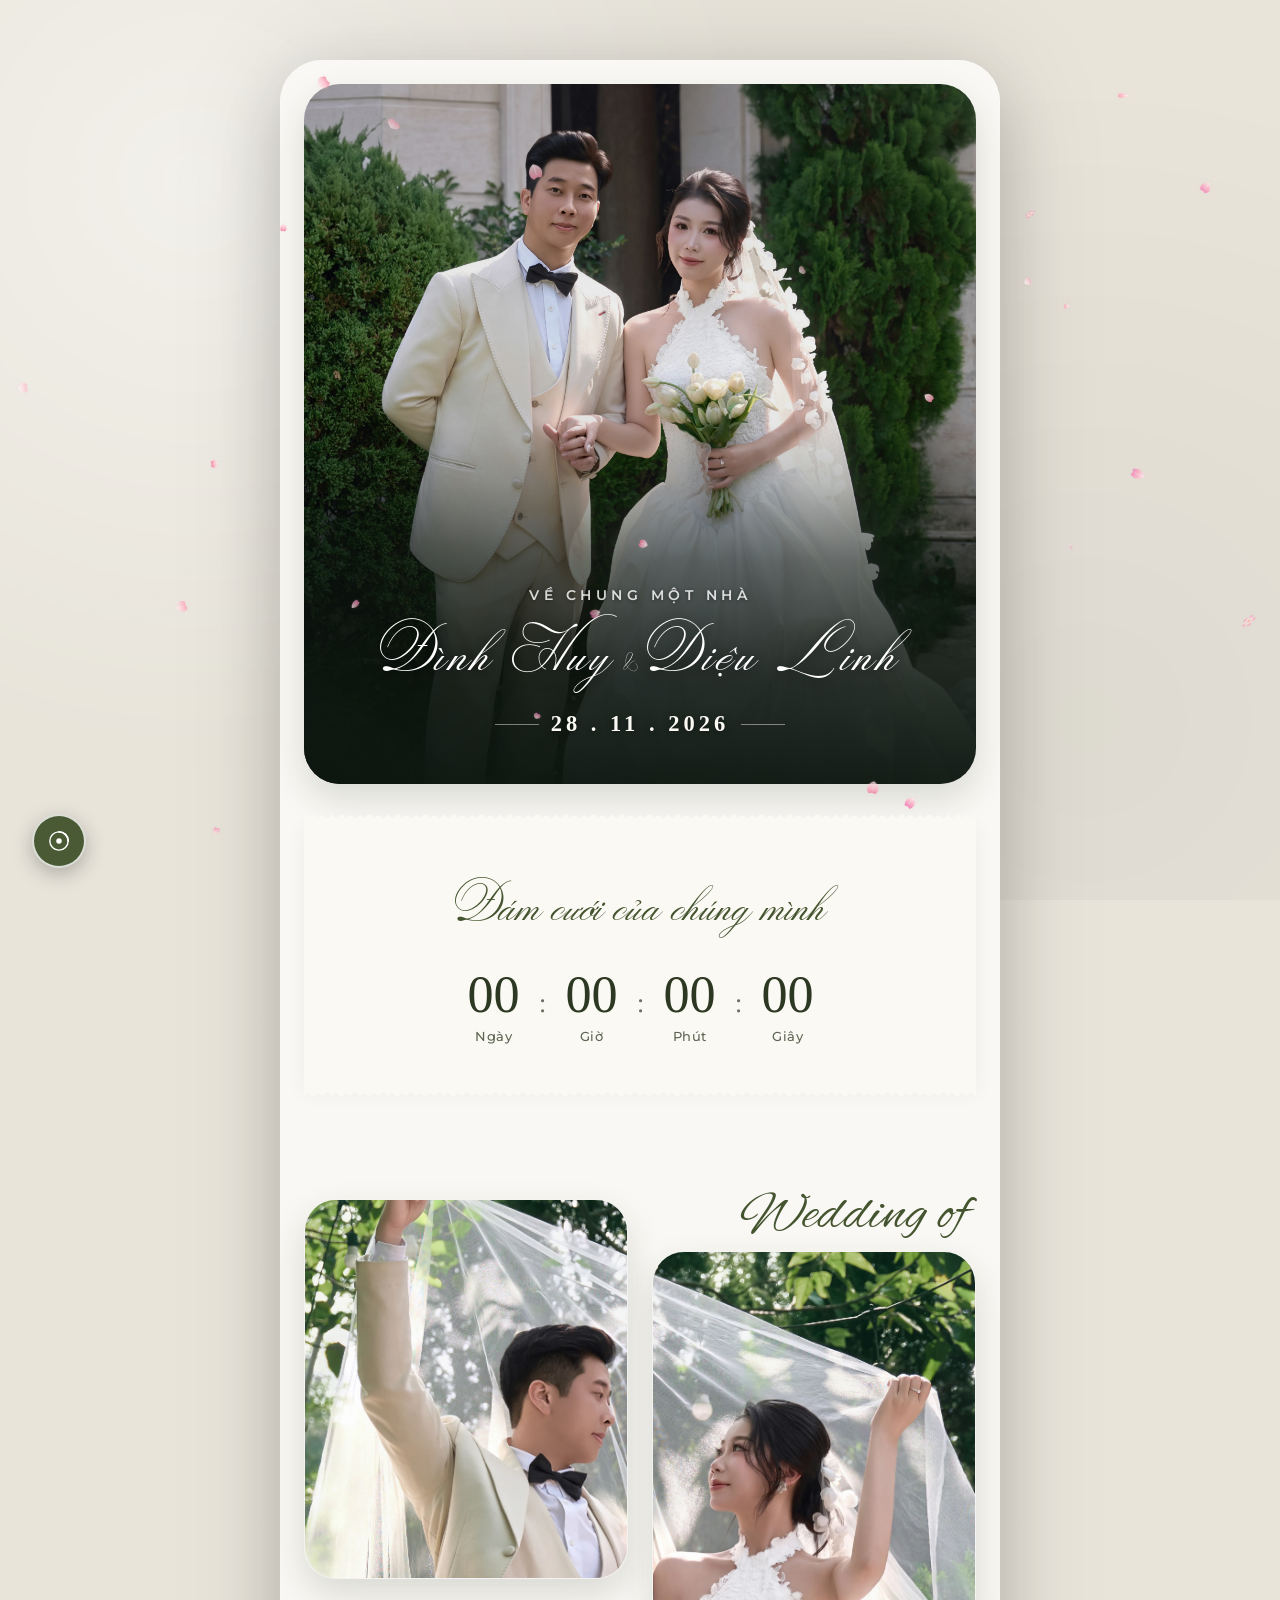
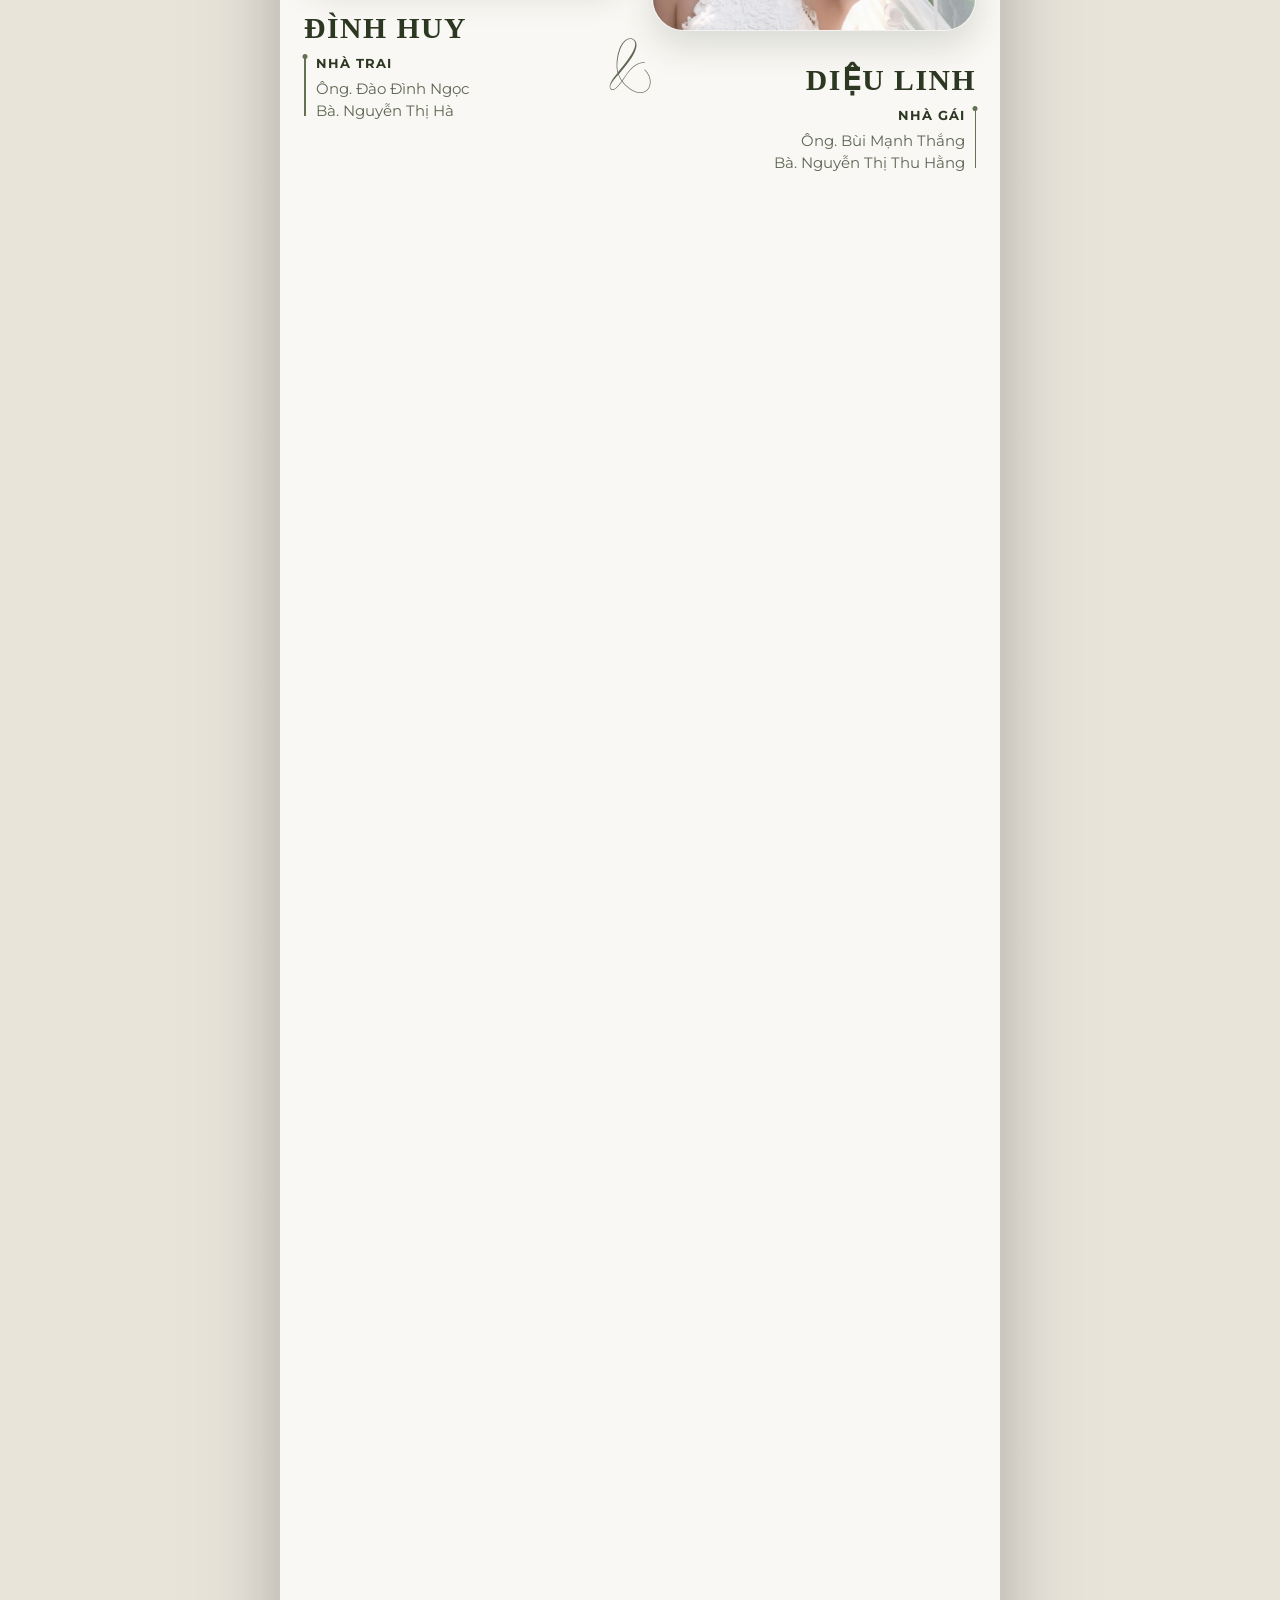
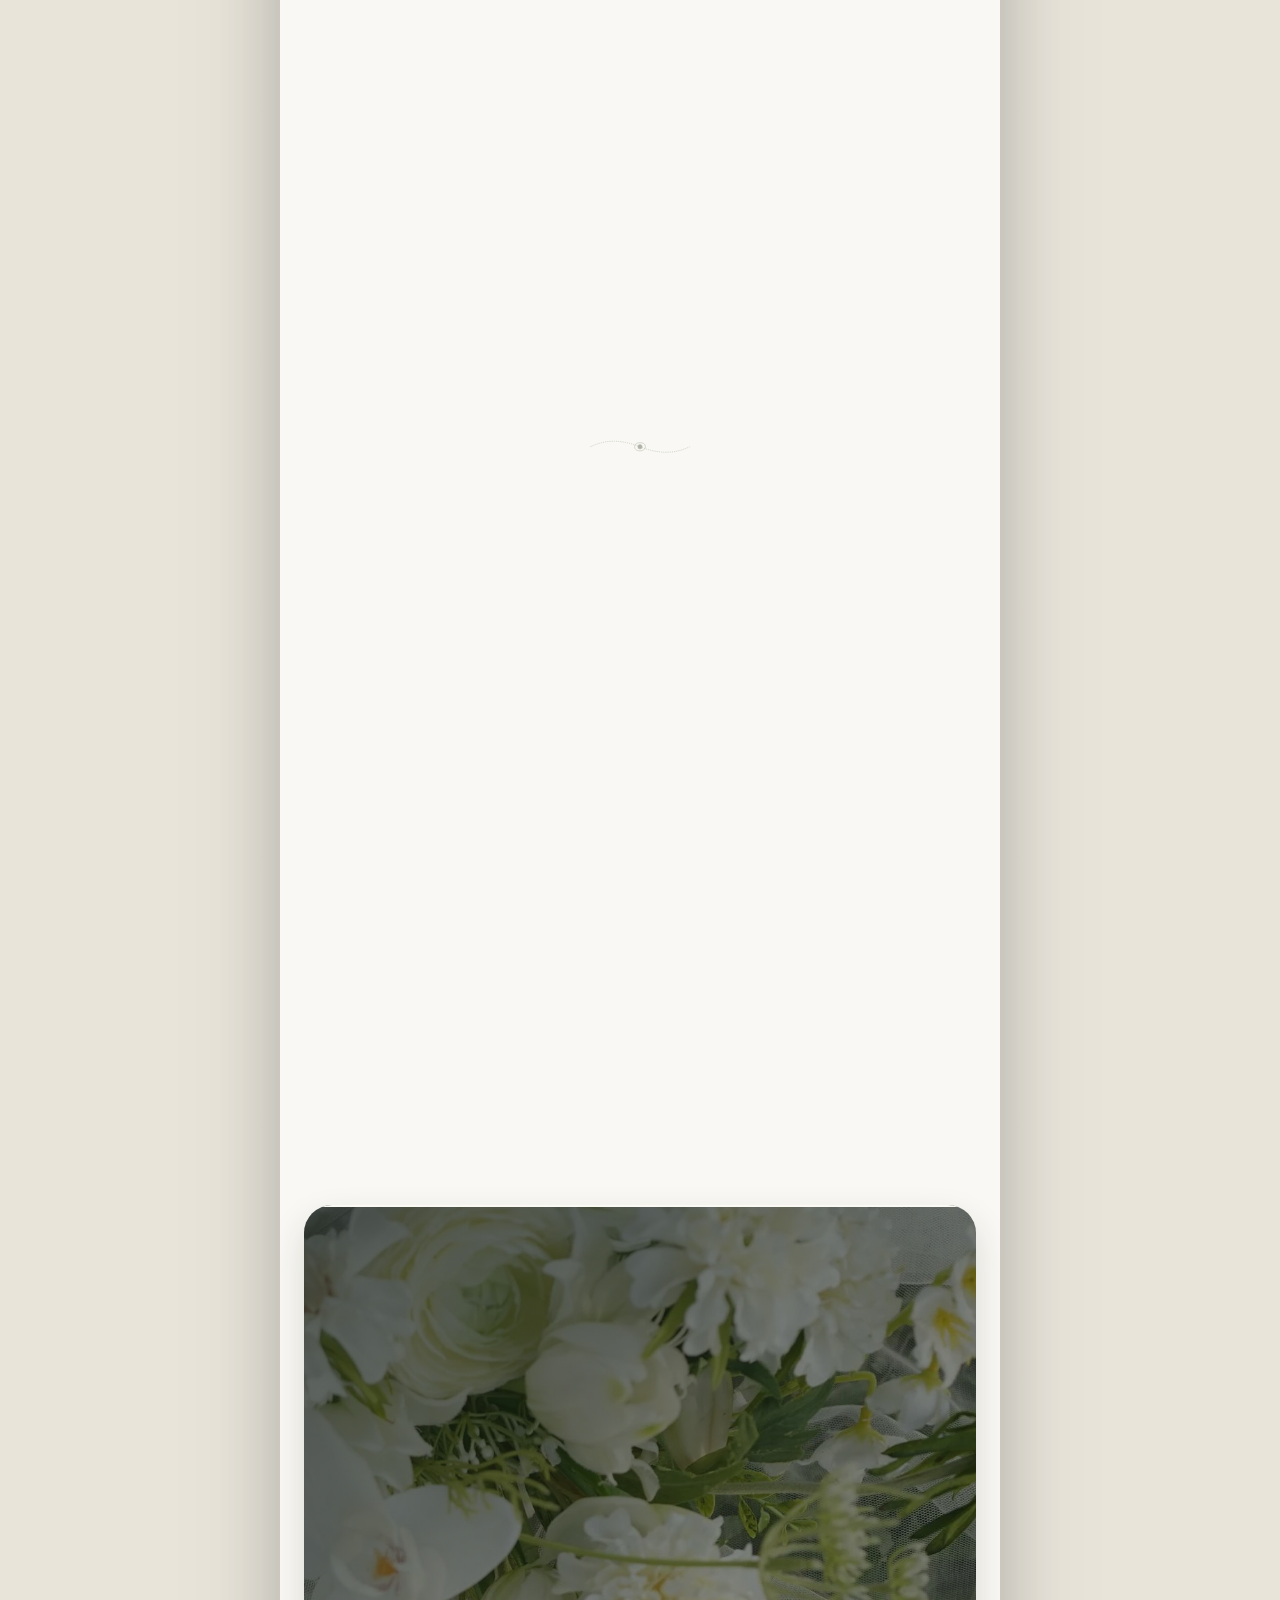
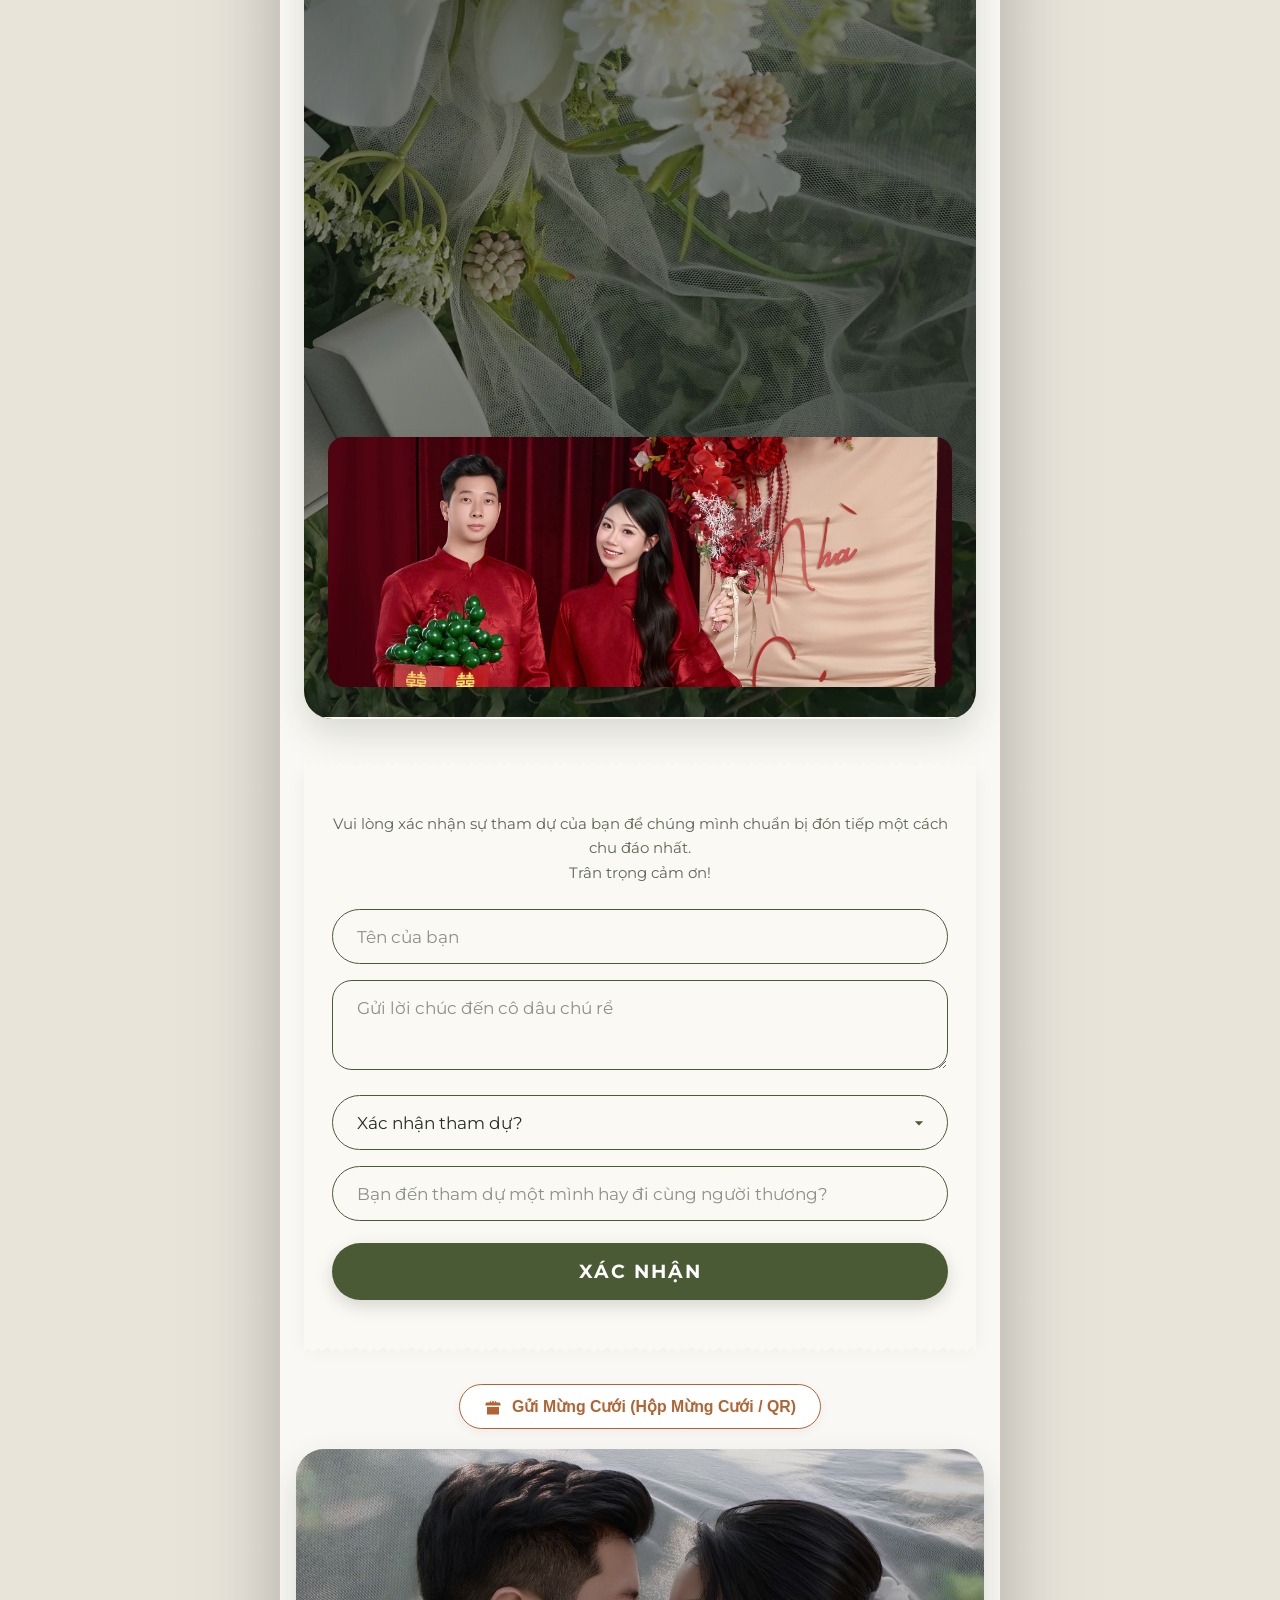
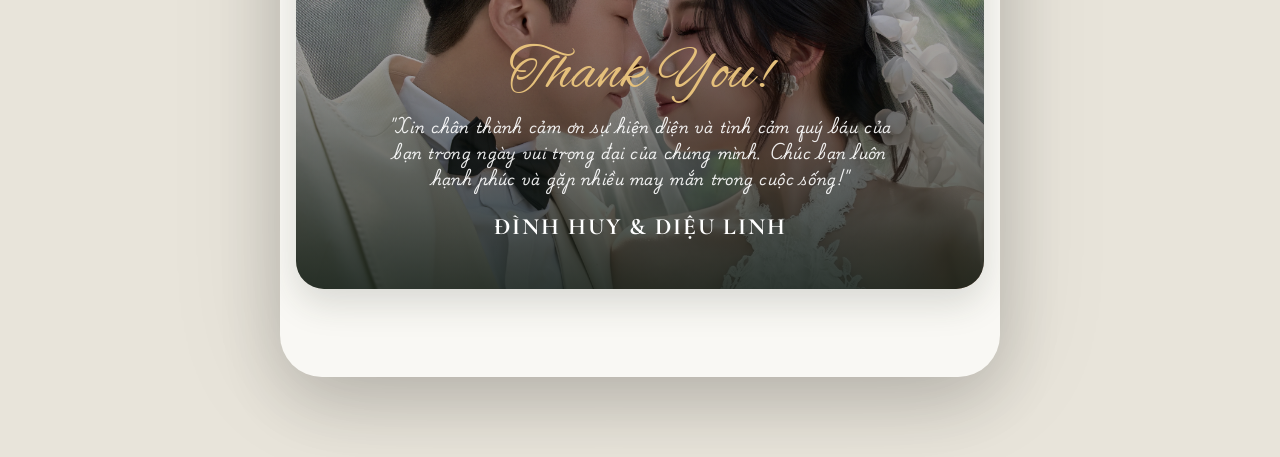
==== index.html @ f4254d54 "update thumbnail  image" ====
<!doctype html>
<html lang="vi" data-theme="green">
  <head>
    <meta charset="UTF-8" />
    <meta
      name="viewport"
      content="width=device-width, initial-scale=1.0, maximum-scale=1.0, user-scalable=no"
    />
    <title>Thiệp Cưới | Đình Huy & Diệu Linh</title>

    <meta
      name="description"
      content="Thiệp cưới điện tử của Đình Huy & Diệu Linh - 29.11.2026"
    />
    <meta property="og:title" content="Thiệp Cưới | Đình Huy & Diệu Linh" />
    <meta
      property="og:description"
      content="Trân trọng kính mời quý khách đến chung vui cùng gia đình chúng tôi!"
    />
    <meta property="og:image" content="assets/root_images/DSC03627.webp" />
    <meta property="og:type" content="website" />

    <!-- <link rel="icon"
    href="data:image/svg+xml,<svg xmlns='http://www.w3.org/2000/svg' viewBox='0 0 100 100'><rect width='100' height='100' rx='20' fill='%238e2b20'/><text x='50%' y='68%' font-size='55' font-weight='bold' text-anchor='middle' fill='%23ffd700'>囍</text></svg>"> -->

    <link rel="stylesheet" href="css/themes.css" />
    <link rel="stylesheet" href="css/style.css" />

    <link rel="preconnect" href="https://fonts.googleapis.com" />
    <link rel="preconnect" href="https://fonts.gstatic.com" crossorigin />
    <link
      href="https://fonts.googleapis.com/css2?family=Playwrite+CA+Guides&family=Playwrite+CU:wght@100..400&display=swap"
      rel="stylesheet"
    />
  </head>

  <body>
    <main class="wedding-app">
      <section class="section-hero" id="hero">
        <div class="hero-card">
          <img
            src="assets/root_images/DSC03627.webp"
            alt="Đình Huy & Diệu Linh"
            class="hero-card-img"
            id="hero-img"
          />
          <div class="hero-overlay"></div>

          <div class="hero-bottom-overlay">
            <div class="hero-bottom-content">
              <span class="hero-bottom-tagline">Về chung một nhà</span>
              <h1 class="hero-bottom-names font-script">
                <span class="name-groom" id="hero-bottom-groom">Đình Huy</span>
                <span class="name-ampersand font-script">&</span>
                <span class="name-bride" id="hero-bottom-bride">Diệu Linh</span>
              </h1>
              <div class="hero-bottom-date">
                <span class="date-decor-line" aria-hidden="true"></span>
                <span class="date-text font-serif" id="hero-bottom-date"
                  >29 . 11 . 2026</span
                >
                <span class="date-decor-line" aria-hidden="true"></span>
              </div>
            </div>
          </div>
        </div>
      </section>

      <section
        class="section-countdown torn-paper reveal-on-scroll reveal-up"
        id="countdown"
      >
        <div class="countdown-wrapper">
          <h2 class="countdown-title font-script">Đám cưới của chúng mình</h2>
          <div class="countdown-timer">
            <div class="timer-item reveal-on-scroll reveal-pop delay-1">
              <div class="timer-number" id="cd-days">00</div>
              <div class="timer-label">Ngày</div>
            </div>
            <div class="timer-separator">:</div>
            <div class="timer-item reveal-on-scroll reveal-pop delay-2">
              <div class="timer-number" id="cd-hours">00</div>
              <div class="timer-label">Giờ</div>
            </div>
            <div class="timer-separator">:</div>
            <div class="timer-item reveal-on-scroll reveal-pop delay-3">
              <div class="timer-number" id="cd-minutes">00</div>
              <div class="timer-label">Phút</div>
            </div>
            <div class="timer-separator">:</div>
            <div class="timer-item reveal-on-scroll reveal-pop delay-4">
              <div class="timer-number" id="cd-seconds">00</div>
              <div class="timer-label">Giây</div>
            </div>
          </div>
        </div>
      </section>

      <section class="section-couple" id="couple">
        <div class="couple-columns-wrap">
          <div
            class="couple-col-box col-groom reveal-on-scroll reveal-left delay-1"
          >
            <div class="couple-photo-box">
              <img
                src="assets/root_images/DSC03895.webp"
                id="couple-groom-img"
                alt="Chú rể Đào Đình Huy"
                loading="lazy"
                style="transform: scale(2.8); transform-origin: 29% 20%"
              />
            </div>
            <div class="couple-info-block groom-side">
              <h3 class="couple-person-name font-serif" id="couple-groom-name">
                ĐÌNH HUY
              </h3>
              <div class="family-pillar groom-pillar">
                <div class="pillar-line-pin"></div>
                <div class="pillar-content">
                  <span class="family-side-badge">NHÀ TRAI</span>
                  <p class="parent-name-line" id="parent-groom-father">
                    Ông. Đào Đình Ngọc
                  </p>
                  <p class="parent-name-line" id="parent-groom-mother">
                    Bà. Nguyễn Thị Hà
                  </p>
                </div>
              </div>
            </div>
          </div>

          <div
            class="couple-center-ampersand font-script reveal-on-scroll reveal-pop delay-2"
          >
            &
          </div>

          <div
            class="couple-col-box col-bride reveal-on-scroll reveal-right delay-2"
          >
            <h2 class="couple-heading font-script">Wedding of</h2>
            <div class="couple-photo-box">
              <img
                src="assets/root_images/DSC03895.webp"
                id="couple-bride-img"
                alt="Cô dâu Bùi Diệu Linh"
                loading="lazy"
                style="transform: scale(2.8); transform-origin: 85% 25%"
              />
            </div>
            <div class="couple-info-block bride-side">
              <h3 class="couple-person-name font-serif" id="couple-bride-name">
                DIỆU LINH
              </h3>
              <div class="family-pillar bride-pillar">
                <div class="pillar-content">
                  <span class="family-side-badge">NHÀ GÁI</span>
                  <p class="parent-name-line" id="parent-bride-father">
                    Ông. Bùi Mạnh Thắng
                  </p>
                  <p class="parent-name-line" id="parent-bride-mother">
                    Bà. Nguyễn Thị Thu Hằng
                  </p>
                </div>
                <div class="pillar-line-pin"></div>
              </div>
            </div>
          </div>
        </div>
      </section>

      <section
        class="section-invitation reveal-on-scroll reveal-up"
        id="invitation"
      >
        <div class="invitation-magnolia-bg" aria-hidden="true">
          <img
            src="assets/images/magnolia.png"
            alt=""
            class="magnolia-flower flower-top-left"
          />
          <img
            src="assets/images/magnolia.png"
            alt=""
            class="magnolia-flower flower-bottom-right"
          />
        </div>

        <div class="invitation-paper-sheet torn-paper">
          <p class="invitation-intro reveal-on-scroll reveal-up delay-1">
            TRÂN TRỌNG KÍNH MỜI QUÝ KHÁCH<br />
            ĐẾN CHUNG VUI CÙNG GIA ĐÌNH CHÚNG TÔI TẠI
          </p>

          <div class="invitation-venues-grid">
            <div
              class="invitation-venue-col venue-col-groom reveal-on-scroll reveal-left delay-2"
            >
              <span class="venue-side-tag groom-tag">NHÀ TRAI</span>

              <h2
                class="venue-name font-serif"
                id="invitation-groom-venue-name"
              >
                TƯ GIA NHÀ TRAI
              </h2>
              <p class="venue-address" id="invitation-groom-venue-address">
                (Thôn Quang Hưng - Xã Bình Thanh - Tỉnh Hưng Yên)
              </p>

              <div
                class="invitation-datetime font-serif"
                id="invitation-groom-datetime"
              >
                14:00 | CHỦ NHẬT | 29.11.2026
              </div>

              <a
                href="https://maps.app.goo.gl/v3dikxQMnXr4cf4JA"
                target="_blank"
                rel="noopener"
                class="btn-map"
                id="invitation-groom-map-btn"
              >
                <svg viewBox="0 0 24 24" xmlns="http://www.w3.org/2000/svg">
                  <path
                    d="M12 2C8.13 2 5 5.13 5 9c0 5.25 7 13 7 13s7-7.75 7-13c0-3.87-3.13-7-7-7zm0 9.5c-1.38 0-2.5-1.12-2.5-2.5s1.12-2.5 2.5-2.5 2.5 1.12 2.5 2.5-1.12 2.5-2.5 2.5z"
                  />
                </svg>
                <span>CHỈ ĐƯỜNG</span>
              </a>
            </div>

            <div class="invitation-venue-divider" aria-hidden="true"></div>

            <div
              class="invitation-venue-col venue-col-bride reveal-on-scroll reveal-right delay-2"
            >
              <span class="venue-side-tag bride-tag">NHÀ GÁI</span>

              <h2
                class="venue-name font-serif"
                id="invitation-bride-venue-name"
              >
                TƯ GIA NHÀ GÁI
              </h2>
              <p class="venue-address" id="invitation-bride-venue-address">
                (Thôn Trà Hương, xã Kiến Xương, tỉnh Hưng Yên)
              </p>

              <div
                class="invitation-datetime font-serif"
                id="invitation-bride-datetime"
              >
                09:00 | CHỦ NHẬT | 29.11.2026
              </div>

              <a
                href="https://maps.app.goo.gl/v3dikxQMnXr4cf4JA"
                target="_blank"
                rel="noopener"
                class="btn-map"
                id="invitation-bride-map-btn"
              >
                <svg viewBox="0 0 24 24" xmlns="http://www.w3.org/2000/svg">
                  <path
                    d="M12 2C8.13 2 5 5.13 5 9c0 5.25 7 13 7 13s7-7.75 7-13c0-3.87-3.13-7-7-7zm0 9.5c-1.38 0-2.5-1.12-2.5-2.5s1.12-2.5 2.5-2.5 2.5 1.12 2.5 2.5-1.12 2.5-2.5 2.5z"
                  />
                </svg>
                <span>CHỈ ĐƯỜNG</span>
              </a>
            </div>
          </div>

          <p
            class="invitation-salute font-script reveal-on-scroll reveal-up delay-3"
          >
            Rất hân hạnh được đón tiếp !
          </p>

          <div class="song-hy-badge small reveal-on-scroll reveal-pop delay-4">
            <svg
              viewBox="0 0 1000 1000"
              xmlns="http://www.w3.org/2000/svg"
              fill="currentColor"
            >
              <path
                d="M891.1 664.7 L507.3 664.7 L507.3 591.7 L573 591.7 C567.6 578.2 562.5 565.2 557.6 552.7 L601.4 537.3 L527.6 537.3 L527.6 367.7 L861.9 367.7 L861.9 537.3 L790.5 537.3 L840 551.9 C832.4 564.4 824.8 577.6 817.2 591.7 L891.1 591.7 Z M481.3 664.7 L108.9 664.7 L108.9 591.7 L181.9 591.7 C176.5 578.2 171.4 565.2 166.5 552.7 L210.3 537.3 L136.5 537.3 L136.5 367.7 L463.5 367.7 L463.5 537.3 L388.8 537.3 L435.9 551.1 C428.3 564.1 420.5 577.6 412.4 591.7 L481.3 591.7 Z M786.4 900 L786.4 872.4 L605.5 872.4 L605.5 900 L524.3 900 L524.3 699.6 L867.5 699.6 L867.5 900 Z M385.6 900 L385.6 872.4 L214.4 872.4 L214.4 900 L133.3 900 L133.3 699.6 L466.7 699.6 L466.7 900 Z M502.4 156 L651.7 156 L651.7 100 L737.7 100 L737.7 156 L889.5 156 L889.5 228.2 L737.7 228.2 L737.7 265.5 L870.8 265.5 L870.8 332 L521.9 332 L521.9 265.5 L651.7 265.5 L651.7 228.2 L502.4 228.2 Z M111.4 156 L260.6 156 L260.6 100 L346.7 100 L346.7 156 L481.3 156 L481.3 228.2 L346.7 228.2 L346.7 265.5 L463.5 265.5 L463.5 332 L130.8 332 L130.8 265.5 L260.6 265.5 L260.6 228.2 L111.4 228.2 Z M786.4 766.1 L605.5 766.1 L605.5 805.1 L786.4 805.1 Z M385.6 766.1 L214.4 766.1 L214.4 805.1 L385.6 805.1 Z M602.2 470.8 L787.2 470.8 L787.2 435.9 L602.2 435.9 Z M211.2 470.8 L388.8 470.8 L388.8 435.9 L211.2 435.9 Z M661.5 591.7 L732.9 591.7 C741.5 572.2 749.4 554.1 756.4 537.3 L639.6 537.3 C646.6 554.6 653.9 572.8 661.5 591.7 Z M270.4 591.7 L328 591.7 C337.2 572.2 345.3 554.1 352.3 537.3 L248.5 537.3 C255.5 554.6 262.8 572.8 270.4 591.7 Z"
                fill-rule="evenodd"
              />
            </svg>
          </div>
        </div>
      </section>

      <section class="section-save-date" id="save-the-date">
        <div
          class="save-date-card reveal-on-scroll reveal-up"
          id="save-date-card"
        >
          <div class="save-date-header reveal-on-scroll reveal-left delay-1">
            <h2 class="save-date-title">
              <span class="std-word word-save font-script">Quyết định</span>
              <span class="std-word word-date font-script"
                >bên nhau trọn đời</span
              >
            </h2>
          </div>
          <div class="std-carousel" id="std-carousel">
            <div class="std-stage">
              <div class="std-track" id="std-track">
                <div class="save-date-item std-slide">
                  <img
                    src="assets/root_images/HNH03428.webp"
                    id="save-date-img-1"
                    class="pos-bottom"
                    alt="Save the date 1"
                  />
                </div>
                <div class="save-date-item std-slide">
                  <img
                    src="assets/root_images/HNH03555.webp"
                    id="save-date-img-2"
                    alt="Save the date 2"
                    loading="lazy"
                  />
                </div>
                <div class="save-date-item std-slide">
                  <img
                    src="assets/root_images/HNH03675.webp"
                    id="save-date-img-3"
                    class="pos-bottom"
                    alt="Save the date 3"
                    loading="lazy"
                  />
                </div>
                <div class="save-date-item std-slide">
                  <img
                    src="assets/root_images/HNH02786.webp"
                    id="save-date-img-6"
                    class="pos-bottom"
                    alt="Save the date 6"
                    loading="lazy"
                  />
                </div>
                <div class="save-date-item std-slide">
                  <img
                    src="assets/root_images/HNH02590.webp"
                    id="save-date-img-7"
                    alt="Save the date 7"
                    loading="lazy"
                  />
                </div>
                <div class="save-date-item std-slide">
                  <img
                    src="assets/root_images/HNH02718.webp"
                    id="save-date-img-8"
                    alt="Save the date 8"
                    loading="lazy"
                  />
                </div>
                <!-- <div class="save-date-item std-slide">
                <img src="assets/root_images/HNH02915.JPG" id="save-date-img-9" alt="Save the date 9" loading="lazy">
              </div> -->
              </div>
              <button
                type="button"
                class="std-nav std-prev"
                id="std-prev"
                aria-label="Ảnh trước"
              >
                <svg viewBox="0 0 24 24" aria-hidden="true">
                  <path d="M15 4l-8 8 8 8" />
                </svg>
              </button>
              <button
                type="button"
                class="std-nav std-next"
                id="std-next"
                aria-label="Ảnh tiếp theo"
              >
                <svg viewBox="0 0 24 24" aria-hidden="true">
                  <path d="M9 4l8 8-8 8" />
                </svg>
              </button>
            </div>

            <div class="std-thumbs" id="std-thumbs"></div>
          </div>
        </div>

        <div class="floral-divider">
          <svg viewBox="0 0 200 50" xmlns="http://www.w3.org/2000/svg">
            <path
              d="M10 25 Q50 5 100 25 T190 25"
              stroke-width="1.2"
              stroke-dasharray="2 2"
            />
            <circle cx="100" cy="25" r="4" fill="currentColor" />
            <path
              d="M90 25 C90 15, 110 15, 110 25 C110 35, 90 35, 90 25 Z"
              stroke-width="1"
            />
          </svg>
        </div>
      </section>

      <section
        class="section-timeline torn-paper reveal-on-scroll reveal-up"
        id="timeline"
      >
        <h2 class="timeline-heading font-script reveal-on-scroll reveal-up">
          Timeline
        </h2>

        <div class="timeline-items" id="timeline-items">
          <div class="timeline-node reveal-on-scroll reveal-up delay-1">
            <div class="timeline-icon-wrap">
              <svg viewBox="0 0 24 24" xmlns="http://www.w3.org/2000/svg">
                <path
                  d="M23 19a2 2 0 0 1-2 2H3a2 2 0 0 1-2-2V8a2 2 0 0 1 2-2h4l2-3h6l2 3h4a2 2 0 0 1 2 2z"
                />
                <circle cx="12" cy="13" r="4" />
              </svg>
            </div>
            <div class="timeline-time">14:00</div>
            <div class="timeline-title">ĐÓN TIẾP<br />KHÁCH MỜI</div>
          </div>

          <div class="timeline-node reveal-on-scroll reveal-up delay-3">
            <div class="timeline-icon-wrap">
              <svg viewBox="0 0 24 24" xmlns="http://www.w3.org/2000/svg">
                <path
                  d="M18 2v20M21 2v4a3 3 0 0 1-3 3M3 2v7a4 4 0 0 0 4 4v9M7 2v7M5 2v7"
                />
              </svg>
            </div>
            <div class="timeline-time">15:00</div>
            <div class="timeline-title">CHUNG VUI<br />KHAI TIỆC</div>
          </div>

          <div class="timeline-node reveal-on-scroll reveal-up delay-4">
            <div class="timeline-icon-wrap">
              <svg viewBox="0 0 24 24" xmlns="http://www.w3.org/2000/svg">
                <path d="M9 18V5l12-2v13M9 9l12-2" />
                <circle cx="6" cy="18" r="3" />
                <circle cx="18" cy="16" r="3" />
              </svg>
            </div>
            <div class="timeline-time">16:30</div>
            <div class="timeline-title">MINI GAME<br />& KHIÊU VŨ</div>
          </div>
        </div>
      </section>

      <section
        class="section-dresscode reveal-on-scroll reveal-up"
        id="dresscode"
      >
        <h2 class="dresscode-heading font-script reveal-on-scroll reveal-right">
          Dresscode
        </h2>

        <div class="dresscode-palette">
          <div
            class="color-swatch swatch-6 reveal-on-scroll reveal-pop delay-6"
            title="Đỏ"
          ></div>
          <div
            class="color-swatch swatch-1 reveal-on-scroll reveal-pop delay-1"
            title="Trắng"
          ></div>
          <div
            class="color-swatch swatch-2 reveal-on-scroll reveal-pop delay-2"
            title="Đen / Tối"
          ></div>
          <div
            class="color-swatch swatch-3 reveal-on-scroll reveal-pop delay-3"
            title="Màu Chủ Đạo"
          ></div>
          <div
            class="color-swatch swatch-4 reveal-on-scroll reveal-pop delay-4"
            title="Nâu Be / Vàng Khói"
          ></div>
          <div
            class="color-swatch swatch-5 reveal-on-scroll reveal-pop delay-5"
            title="Kem / Pastel"
          ></div>
        </div>
      </section>

      <section class="section-gallery" id="gallery">
        <div class="gallery-paper-card torn-paper reveal-on-scroll reveal-up">
          <h2 class="gallery-heading font-script reveal-on-scroll reveal-up">
            Our Memories
          </h2>
          <p class="gallery-quote reveal-on-scroll reveal-up delay-1">
            Mỗi trang album là một chương nhỏ của câu chuyện tình yêu,<br />
            được viết bằng những ánh mắt, nụ cười và những lần nắm tay thật
            chặt.
          </p>

          <div class="gallery-grid" id="gallery-grid">
            <div
              class="gallery-item g-item-1 reveal-on-scroll reveal-scale delay-1"
            >
              <img
                src="assets/root_images/HNH00913.webp"
                id="gallery-img-1"
                alt="Wedding Memory 1"
                loading="lazy"
              />
              <div class="song-hy-badge small gallery-floating-songhy">
                <svg
                  viewBox="0 0 1000 1000"
                  xmlns="http://www.w3.org/2000/svg"
                  fill="currentColor"
                >
                  <path
                    d="M891.1 664.7 L507.3 664.7 L507.3 591.7 L573 591.7 C567.6 578.2 562.5 565.2 557.6 552.7 L601.4 537.3 L527.6 537.3 L527.6 367.7 L861.9 367.7 L861.9 537.3 L790.5 537.3 L840 551.9 C832.4 564.4 824.8 577.6 817.2 591.7 L891.1 591.7 Z M481.3 664.7 L108.9 664.7 L108.9 591.7 L181.9 591.7 C176.5 578.2 171.4 565.2 166.5 552.7 L210.3 537.3 L136.5 537.3 L136.5 367.7 L463.5 367.7 L463.5 537.3 L388.8 537.3 L435.9 551.1 C428.3 564.1 420.5 577.6 412.4 591.7 L481.3 591.7 Z M786.4 900 L786.4 872.4 L605.5 872.4 L605.5 900 L524.3 900 L524.3 699.6 L867.5 699.6 L867.5 900 Z M385.6 900 L385.6 872.4 L214.4 872.4 L214.4 900 L133.3 900 L133.3 699.6 L466.7 699.6 L466.7 900 Z M502.4 156 L651.7 156 L651.7 100 L737.7 100 L737.7 156 L889.5 156 L889.5 228.2 L737.7 228.2 L737.7 265.5 L870.8 265.5 L870.8 332 L521.9 332 L521.9 265.5 L651.7 265.5 L651.7 228.2 L502.4 228.2 Z M111.4 156 L260.6 156 L260.6 100 L346.7 100 L346.7 156 L481.3 156 L481.3 228.2 L346.7 228.2 L346.7 265.5 L463.5 265.5 L463.5 332 L130.8 332 L130.8 265.5 L260.6 265.5 L260.6 228.2 L111.4 228.2 Z M786.4 766.1 L605.5 766.1 L605.5 805.1 L786.4 805.1 Z M385.6 766.1 L214.4 766.1 L214.4 805.1 L385.6 805.1 Z M602.2 470.8 L787.2 470.8 L787.2 435.9 L602.2 435.9 Z M211.2 470.8 L388.8 470.8 L388.8 435.9 L211.2 435.9 Z M661.5 591.7 L732.9 591.7 C741.5 572.2 749.4 554.1 756.4 537.3 L639.6 537.3 C646.6 554.6 653.9 572.8 661.5 591.7 Z M270.4 591.7 L328 591.7 C337.2 572.2 345.3 554.1 352.3 537.3 L248.5 537.3 C255.5 554.6 262.8 572.8 270.4 591.7 Z"
                    fill-rule="evenodd"
                  />
                </svg>
              </div>
            </div>

            <div class="g-col-forever reveal-on-scroll reveal-scale delay-2">
              <span class="gallery-tag-text font-script">Forever</span>
              <div class="gallery-item g-item-2">
                <img
                  src="assets/root_images/HNH03352.JPG"
                  id="gallery-img-2"
                  alt="Wedding Memory 2"
                  loading="lazy"
                />
              </div>
            </div>
            <div
              class="gallery-item g-item-3 reveal-on-scroll reveal-scale delay-1"
            >
              <img
                src="assets/root_images/HNH00037.webp"
                id="gallery-img-3"
                alt="Wedding Memory 3"
                loading="lazy"
              />
            </div>
            <div
              class="gallery-item g-item-4 reveal-on-scroll reveal-scale delay-2"
            >
              <img
                src="assets/root_images/HNH00222.webp"
                id="gallery-img-4"
                alt="Wedding Memory 4"
                loading="lazy"
              />
            </div>
            <div
              class="gallery-item g-item-5 reveal-on-scroll reveal-scale delay-3"
            >
              <img
                src="assets/root_images/HNH00152.JPG"
                id="gallery-img-5"
                alt="Wedding Memory 5"
                loading="lazy"
              />
            </div>
            <div
              class="gallery-item g-item-6 reveal-on-scroll reveal-scale delay-2"
            >
              <img
                src="assets/root_images/DSC04159.webp"
                id="gallery-img-6"
                alt="Wedding Memory 6"
                loading="lazy"
              />
            </div>
            <!-- <div class="gallery-item g-item-7 reveal-on-scroll reveal-scale delay-3">
            <img src="assets/root_images/HNH01074.JPG" id="gallery-img-7" alt="Wedding Memory 7" loading="lazy">
          </div>
          <div class="gallery-item g-item-8 reveal-on-scroll reveal-scale delay-4">
            <img src="assets/root_images/HNH00291.JPG" id="gallery-img-8" alt="Wedding Memory 8" loading="lazy">
          </div>
          <div class="gallery-item g-item-9 reveal-on-scroll reveal-scale delay-2">
            <img src="assets/root_images/HNH03792.jpg" id="gallery-img-9" alt="Wedding Memory 9" loading="lazy">
          </div>
          <div class="gallery-item g-item-10 reveal-on-scroll reveal-scale delay-3">
            <img src="assets/root_images/HNH02590.webp" id="gallery-img-10" alt="Wedding Memory 10" loading="lazy">
          </div> -->
          </div>
        </div>
      </section>

      <section
        class="section-rsvp torn-paper reveal-on-scroll reveal-up"
        id="rsvp"
      >
        <p class="rsvp-note reveal-on-scroll reveal-up">
          Vui lòng xác nhận sự tham dự của bạn để chúng mình chuẩn bị đón tiếp
          một cách chu đáo nhất.<br />
          Trân trọng cảm ơn!
        </p>

        <form id="rsvp-form" class="rsvp-form">
          <div class="form-group reveal-on-scroll reveal-up delay-1">
            <input
              type="text"
              name="name"
              class="form-control"
              id="rsvp-name"
              placeholder="Tên của bạn"
              required
            />
          </div>
          <!-- <div class="form-group reveal-on-scroll reveal-up delay-2">
            <select
              name="guest_of"
              class="form-control"
              id="rsvp-guest-of"
              required
            >
              <option value="" disabled selected>
                Bạn là khách mời của ai?
              </option>
              <option value="groom" id="rsvp-opt-groom">
                Khách mời của Chú rể (Nhà trai)
              </option>
              <option value="bride" id="rsvp-opt-bride">
                Khách mời của Cô dâu (Nhà gái)
              </option>
              <option value="both">Bạn chung của cả hai</option>
            </select>
          </div> -->
          <div class="form-group reveal-on-scroll reveal-up delay-3">
            <textarea
              name="wishes"
              class="form-control"
              id="rsvp-wishes"
              placeholder="Gửi lời chúc đến cô dâu chú rể"
            ></textarea>
          </div>

          <div class="form-group reveal-on-scroll reveal-up delay-4">
            <select
              name="attendance"
              class="form-control"
              id="rsvp-attendance"
              required
            >
              <option value="" disabled selected>Xác nhận tham dự?</option>
              <option value="yes">Chắc chắn tôi sẽ tham dự</option>
              <option value="no">Rất tiếc tôi không thể tham dự</option>
            </select>
          </div>

          <div class="form-group reveal-on-scroll reveal-up delay-5">
            <input
              type="text"
              name="plus_one"
              class="form-control"
              id="rsvp-plus-one"
              placeholder="Bạn đến tham dự một mình hay đi cùng người thương?"
            />
          </div>

          <button
            type="submit"
            class="btn-submit reveal-on-scroll reveal-up delay-6"
            id="rsvp-submit"
          >
            XÁC NHẬN
          </button>
        </form>
      </section>

      <section
        class="section-gift reveal-on-scroll reveal-scale"
        id="gift-section"
      >
        <button type="button" class="btn-gift" id="btn-open-gift">
          <svg viewBox="0 0 24 24" xmlns="http://www.w3.org/2000/svg">
            <path
              d="M20 12V22H4V12H20M20 6H16.8A3 3 0 0 0 14 3.5C13.2 3.5 12.5 3.9 12 4.5C11.5 3.9 10.8 3.5 10 3.5A3 3 0 0 0 7.2 6H4C2.9 6 2 6.9 2 8V10H22V8C22 6.9 21.1 6 20 6ZM10 6C9.4 6 9 5.6 9 5C9 4.4 9.4 4 10 4C10.6 4 11 4.4 11 5C11 5.6 10.6 6 10 6ZM14 6C13.4 6 13 5.6 13 5C13 4.4 13.4 4 14 4C14.6 4 15 4.4 15 5C15 5.6 14.6 6 14 6Z"
            />
          </svg>
          <span>Gửi Mừng Cưới (Hộp Mừng Cưới / QR)</span>
        </button>
      </section>

      <section
        class="section-thank-you reveal-on-scroll reveal-up"
        id="thankyou"
      >
        <div class="thank-you-card">
          <img
            src="assets/root_images/DRN00563.webp"
            id="thank-you-img"
            alt="Cảm ơn quý khách"
            class="thank-you-img"
            loading="lazy"
          />
          <div class="thank-you-overlay"></div>
          <div class="thank-you-content">
            <h2 class="thank-you-title font-script">Thank You!</h2>
            <p class="thank-you-quote">
              "Xin chân thành cảm ơn sự hiện diện và tình cảm quý báu của bạn
              trong ngày vui trọng đại của chúng mình. Chúc bạn luôn hạnh phúc
              và gặp nhiều may mắn trong cuộc sống!"
            </p>
            <div class="thank-you-couple font-serif" id="thank-you-couple">
              Đình Huy & Diệu Linh
            </div>
          </div>
        </div>
      </section>
    </main>

    <audio id="bg-audio" loop preload="auto">
      <source src="assets/audio/wedding-song.mp3" type="audio/mp3" />
    </audio>

    <button
      type="button"
      class="floating-music-btn"
      id="floating-music-btn"
      title="Bật/Tắt nhạc cưới"
    >
      <svg viewBox="0 0 24 24" width="22" height="22" fill="currentColor">
        <circle
          cx="12"
          cy="12"
          r="10"
          stroke="currentColor"
          stroke-width="1.5"
          fill="none"
        />
        <circle cx="12" cy="12" r="3" fill="currentColor" />
        <path
          d="M12 2a10 10 0 0 1 10 10"
          stroke="currentColor"
          stroke-width="2"
          stroke-linecap="round"
          fill="none"
        />
      </svg>
    </button>

    <div class="floating-theme-widget">
      <div class="theme-palette-popup" id="theme-palette-popup">
        <div class="theme-popup-title">Chọn Tông Màu (Theme)</div>
        <div class="theme-options">
          <button
            class="theme-opt-btn theme-opt-green"
            data-theme="green"
            title="Xanh Rêu (Mẫu Gốc)"
          ></button>
          <button
            class="theme-opt-btn theme-opt-gold"
            data-theme="gold"
            title="Vàng Ánh Kim"
          ></button>
          <button
            class="theme-opt-btn theme-opt-red"
            data-theme="red"
            title="Đỏ Truyền Thống"
          ></button>
          <button
            class="theme-opt-btn theme-opt-pink"
            data-theme="pink"
            title="Hồng Pastel"
          ></button>
          <button
            class="theme-opt-btn theme-opt-navy"
            data-theme="navy"
            title="Xanh Navy"
          ></button>
        </div>
      </div>
    </div>

    <div class="modal-overlay lightbox-modal" id="lightbox-modal">
      <div class="modal-content">
        <img id="lightbox-img" src="" alt="Ảnh cưới phóng to" />
      </div>
    </div>

    <div class="modal-overlay" id="gift-modal">
      <div class="modal-content" style="max-width: 360px">
        <button class="modal-close" id="gift-modal-close">&times;</button>
        <h3
          class="font-serif"
          style="
            font-size: 1.5rem;
            margin-bottom: 8px;
            color: var(--text-heading);
          "
        >
          HỘP MỪNG CƯỚI
        </h3>
        <p
          style="
            font-size: 0.8rem;
            color: var(--text-muted);
            margin-bottom: 16px;
          "
        >
          Gửi gắm lời chúc phúc & tình cảm đến đôi uyên ương
        </p>

        <div
          style="
            display: flex;
            justify-content: center;
            gap: 8px;
            margin-bottom: 16px;
          "
        >
          <button
            id="tab-groom"
            class="btn-map active"
            style="
              margin: 0;
              padding: 6px 14px;
              font-size: 0.8rem;
              cursor: pointer;
            "
          >
            Chú Rể
          </button>
        </div>

        <div id="gift-groom-content">
          <div
            style="
              background: #f8f8f8;
              border-radius: 12px;
              padding: 12px;
              margin-bottom: 12px;
              text-align: left;
              font-size: 0.82rem;
            "
          >
            <div>
              <strong>Ngân hàng:</strong>
              <span id="gift-groom-bank">MB Bank</span>
            </div>
            <div>
              <strong>Số tài khoản:</strong>
              <span id="gift-groom-acc">0987654321</span>
            </div>
            <div>
              <strong>Chủ tài khoản:</strong>
              <span id="gift-groom-name">PHAM DUC HOA</span>
            </div>
          </div>
          <img
            id="gift-groom-qr"
            src="https://api.vietqr.io/image/970422-0987654321-compact2.png?amount=0&addInfo=Mung%20cuoi%20Duc%20Hoa&accountName=PHAM%20DUC%20HOA"
            alt="QR Mừng cưới chú rể"
            style="
              width: 250px;
              border-radius: 8px;
              margin: 0 auto;
              display: block;
              box-shadow: 0 4px 12px rgba(0, 0, 0, 0.1);
            "
          />
        </div>
      </div>
    </div>

    <canvas id="sakura-canvas"></canvas>

    <script src="js/config.js"></script>
    <script src="js/sakura.js"></script>
    <script src="js/main.js"></script>
  </body>
</html>
---- css/themes.css ----
:root,
[data-theme="green"] {
  --primary-color: #4a5a35;
  --primary-light: #607346;
  --primary-dark: #374326;
  --primary-subtle: rgba(74, 90, 53, 0.12);
  --accent-color: #b36331;
  --accent-light: #cb7b49;
  --accent-badge: #9c4c23;
  --song-hy-badge: #8e2b20;

  --bg-page: #e8e4da;
  --bg-card: #f9f8f4;
  --bg-card-alt: #2d3822;
  --bg-card-translucent: rgba(249, 248, 244, 0.92);
  --bg-hero-pill: rgba(74, 90, 53, 0.88);

  --text-main: #272e1f;
  --text-muted: #5e6653;
  --text-light: #ffffff;
  --text-script: #43542e;
  --text-heading: #2d3822;

  --border-color: #d7d1c1;
  --border-card: rgba(255, 255, 255, 0.4);
  --shadow-soft: 0 10px 30px rgba(45, 56, 34, 0.08);
  --shadow-card: 0 15px 35px rgba(39, 46, 31, 0.15);

  --dresscode-1: #ffffff;
  --dresscode-2: #1e1e1e;
  --dresscode-3: #435328;
  --dresscode-4: #8c773d;
  --dresscode-5: #e7d6a4;
  --dresscode-6: #9b2820;
}

[data-theme="gold"] {
  --primary-color: #92753a;
  --primary-light: #a98947;
  --primary-dark: #6e5425;
  --primary-subtle: rgba(146, 117, 58, 0.12);
  --accent-color: #c2953a;
  --accent-light: #dcad4c;
  --accent-badge: #a87922;
  --song-hy-badge: #9b2820;

  --bg-page: #eee9dc;
  --bg-card: #fdfbf7;
  --bg-card-alt: #44371f;
  --bg-card-translucent: rgba(253, 251, 247, 0.93);
  --bg-hero-pill: rgba(146, 117, 58, 0.88);

  --text-main: #332b1d;
  --text-muted: #736958;
  --text-light: #ffffff;
  --text-script: #8c6e33;
  --text-heading: #44371f;

  --border-color: #e2d8c3;
  --border-card: rgba(255, 255, 255, 0.45);
  --shadow-soft: 0 10px 30px rgba(110, 84, 37, 0.08);
  --shadow-card: 0 15px 35px rgba(70, 55, 28, 0.15);

  --dresscode-1: #ffffff;
  --dresscode-2: #24221f;
  --dresscode-3: #92753a;
  --dresscode-4: #c9a65d;
  --dresscode-5: #f2e6cb;
}

[data-theme="red"] {
  --primary-color: #8c262a;
  --primary-light: #a63439;
  --primary-dark: #65181b;
  --primary-subtle: rgba(140, 38, 42, 0.12);
  --accent-color: #c9933e;
  --accent-light: #e0aa54;
  --accent-badge: #8c262a;
  --song-hy-badge: #961e22;

  --bg-page: #ebe2e2;
  --bg-card: #fffaf9;
  --bg-card-alt: #4a1315;
  --bg-card-translucent: rgba(255, 250, 249, 0.93);
  --bg-hero-pill: rgba(140, 38, 42, 0.88);

  --text-main: #361a1b;
  --text-muted: #735354;
  --text-light: #ffffff;
  --text-script: #8c262a;
  --text-heading: #4a1315;

  --border-color: #dec8c9;
  --border-card: rgba(255, 255, 255, 0.45);
  --shadow-soft: 0 10px 30px rgba(101, 24, 27, 0.08);
  --shadow-card: 0 15px 35px rgba(74, 19, 21, 0.15);

  --dresscode-1: #ffffff;
  --dresscode-2: #261a1b;
  --dresscode-3: #8c262a;
  --dresscode-4: #c9933e;
  --dresscode-5: #f7deda;
}

[data-theme="pink"] {
  --primary-color: #9c5965;
  --primary-light: #b36e7a;
  --primary-dark: #733c46;
  --primary-subtle: rgba(156, 89, 101, 0.12);
  --accent-color: #bf7380;
  --accent-light: #d68996;
  --accent-badge: #9c5965;
  --song-hy-badge: #9e2a3c;

  --bg-page: #eee4e6;
  --bg-card: #fdfafd;
  --bg-card-alt: #47262d;
  --bg-card-translucent: rgba(253, 250, 253, 0.93);
  --bg-hero-pill: rgba(156, 89, 101, 0.88);

  --text-main: #362024;
  --text-muted: #75555a;
  --text-light: #ffffff;
  --text-script: #94505c;
  --text-heading: #47262d;

  --border-color: #e2cdd1;
  --border-card: rgba(255, 255, 255, 0.45);
  --shadow-soft: 0 10px 30px rgba(115, 60, 70, 0.08);
  --shadow-card: 0 15px 35px rgba(71, 38, 45, 0.15);

  --dresscode-1: #ffffff;
  --dresscode-2: #2b1f21;
  --dresscode-3: #9c5965;
  --dresscode-4: #cfa1a8;
  --dresscode-5: #fcebee;
}

[data-theme="navy"] {
  --primary-color: #27415e;
  --primary-light: #3a577a;
  --primary-dark: #192d42;
  --primary-subtle: rgba(39, 65, 94, 0.12);
  --accent-color: #b89047;
  --accent-light: #cfa85e;
  --accent-badge: #27415e;
  --song-hy-badge: #8c262a;

  --bg-page: #dfe7ef;
  --bg-card: #f8fbfe;
  --bg-card-alt: #162638;
  --bg-card-translucent: rgba(248, 251, 254, 0.93);
  --bg-hero-pill: rgba(39, 65, 94, 0.88);

  --text-main: #1b2633;
  --text-muted: #56687a;
  --text-light: #ffffff;
  --text-script: #233c57;
  --text-heading: #162638;

  --border-color: #ccd7e2;
  --border-card: rgba(255, 255, 255, 0.45);
  --shadow-soft: 0 10px 30px rgba(25, 45, 66, 0.08);
  --shadow-card: 0 15px 35px rgba(22, 38, 56, 0.15);

  --dresscode-1: #ffffff;
  --dresscode-2: #161e27;
  --dresscode-3: #27415e;
  --dresscode-4: #b89047;
  --dresscode-5: #dbe4ee;
}
---- css/style.css ----
@import url('https://fonts.googleapis.com/css2?family=Alex+Brush&family=Cormorant+Garamond:ital,wght@0,400;0,500;0,600;0,700;1,400;1,600&family=Dancing+Script:wght@400;600;700&family=Great+Vibes&family=Montserrat:ital,wght@0,300;0,400;0,500;0,600;0,700;1,400&family=Playball&display=swap');

*,
*::before,
*::after {
  box-sizing: border-box;
  margin: 0;
  padding: 0;
}

html {
  font-size: 16px;
  scroll-behavior: smooth;
  -webkit-font-smoothing: antialiased;
  -moz-osx-font-smoothing: grayscale;
}

img {
  max-width: 100%;
  display: block;
  user-select: none;
  -webkit-user-drag: none;
}

.hero-card,
.save-date-item,
.couple-photo-box,
.gallery-item {
  position: relative;
  overflow: hidden;
  background-color: rgba(0, 0, 0, 0.05);
}

.hero-card-img,
.save-date-item img,
.couple-photo-box img,
.gallery-item img {
  width: 100% !important;
  height: 100% !important;
  max-width: none !important;
  max-height: none !important;
  object-fit: cover !important;
  object-position: top !important;
  display: block;
  flex-shrink: 0;
}

.couple-photo-box img {
  object-position: center 20% !important;
}

.col-groom .couple-photo-box img {
  object-position: center !important;
}

.col-bride .couple-photo-box img {
  object-position: center !important;
}

body {
  font-family: 'Montserrat', sans-serif;
  color: var(--text-main);
  background-color: var(--bg-page);
  line-height: 1.6;
  min-height: 100vh;
  display: flex;
  justify-content: center;
  align-items: flex-start;
  padding: 0;
  margin: 0;
  transition: background-color 0.4s ease, color 0.4s ease;
}

body::before {
  content: "";
  position: fixed;
  inset: 0;
  background:
    radial-gradient(circle at 15% 20%, rgba(255, 255, 255, 0.45) 0%, transparent 45%),
    radial-gradient(circle at 85% 80%, rgba(0, 0, 0, 0.04) 0%, transparent 50%);
  pointer-events: none;
  z-index: 0;
}

.wedding-app {
  width: 100%;

  min-height: 100vh;
  background-color: var(--bg-card);
  box-shadow: var(--shadow-card), 0 0 60px rgba(0, 0, 0, 0.12);
  position: relative;
  z-index: 1;
  overflow-x: hidden;
  padding-bottom: 60px;
}

@font-face {
  font-family: 'Cach Dieu';
  src: url('/assets/fonts/font-cach-dieu.otf'),
    url('/wedding/assets/fonts/font-cach-dieu.otf');
}

.font-script {
  font-family: 'Cach Dieu', 'Alex Brush', 'Great Vibes', cursive;
  font-weight: 400;
  color: var(--text-script);
}

.font-serif {
  font-family: 'Times New Roman', Times, serif, serif;
  font-weight: bold;
  letter-spacing: 1px;
}

.torn-paper {
  position: relative;
  background-color: #fbf9f4;
  box-shadow: 0 4px 20px rgba(0, 0, 0, 0.05);
}

.torn-paper::before,
.torn-paper::after {
  content: "";
  position: absolute;
  left: 0;
  right: 0;
  height: 14px;
  background-repeat: repeat-x;
  background-size: 28px 14px;
  z-index: 2;
  pointer-events: none;
}

.torn-paper::before {
  top: -12px;
  background-image: url("data:image/svg+xml,%3Csvg xmlns='http://www.w3.org/2000/svg' viewBox='0 0 28 14'%3E%3Cpath fill='%23fbf9f4' d='M0 14 L0 4 Q4 10 7 6 T14 8 Q18 3 21 7 T28 4 L28 14 Z'/%3E%3C/svg%3E");
}

.torn-paper::after {
  bottom: -12px;
  background-image: url("data:image/svg+xml,%3Csvg xmlns='http://www.w3.org/2000/svg' viewBox='0 0 28 14'%3E%3Cpath fill='%23fbf9f4' d='M0 0 L0 10 Q4 4 7 8 T14 6 Q18 11 21 7 T28 10 L28 0 Z'/%3E%3C/svg%3E");
}

.song-hy-badge {
  display: inline-flex;
  align-items: center;
  justify-content: center;
  width: 48px;
  height: 48px;
  background-color: var(--song-hy-badge);
  border: 2px solid #e5c07b;
  border-radius: 8px;
  box-shadow: 0 4px 12px rgba(0, 0, 0, 0.2);
  color: #ffffff;
  position: relative;
}

.song-hy-badge svg {
  width: 30px;
  height: 30px;
  fill: currentColor;
}

.song-hy-badge.small {
  width: 38px;
  height: 38px;
}

.song-hy-badge.small svg {
  width: 24px;
  height: 24px;
}

.section-hero {
  position: relative;

  background-color: var(--bg-card);
}

.hero-card {
  position: relative;
  width: 100%;
  height: 630px;

  overflow: hidden;
  box-shadow: var(--shadow-card);
}

.hero-card-img {
  width: 120%;
  height: 120%;
  object-fit: cover;
  object-position: bottom !important;
  display: block;
  @media (orientation: portrait) {
    transform: scale(1.3) translateX(20px) translateY(-15px);
  }
}

.hero-overlay {
  position: absolute;
  inset: 0;
  background: linear-gradient(to bottom,
      rgba(0, 0, 0, 0.15) 0%,
      rgba(0, 0, 0, 0.05) 40%,
      rgba(0, 0, 0, 0.35) 100%);
  pointer-events: none;
}

.hero-border-inset {
  position: absolute;
  inset: 12px;
  border: 1.5px solid rgba(255, 255, 255, 0.65);
  border-radius: 20px;
  pointer-events: none;
}

.hero-bottom-overlay {
  position: absolute;
  left: 0;
  right: 0;
  bottom: 0;
  padding: 130px 18px 32px;
  background: linear-gradient(to top,
      rgba(12, 22, 15, 0.94) 0%,
      rgba(12, 22, 15, 0.82) 28%,
      rgba(12, 22, 15, 0.52) 62%,
      rgba(12, 22, 15, 0.16) 84%,
      transparent 100%);
  display: flex;
  flex-direction: column;
  align-items: center;
  justify-content: flex-end;
  text-align: center;
  z-index: 3;
  pointer-events: none;
}

.hero-bottom-content {
  display: flex;
  flex-direction: column;
  align-items: center;
  width: 100%;
  animation: heroBottomFadeUp 1.3s 0.25s cubic-bezier(0.22, 1, 0.36, 1) both;
}

.hero-bottom-tagline {
  font-size: 0.68rem;
  font-weight: 600;
  letter-spacing: 3.5px;
  text-transform: uppercase;
  color: rgba(255, 255, 255, 0.82);
  margin-bottom: 6px;
  text-shadow: 0 1px 4px rgba(0, 0, 0, 0.45);
}

.hero-bottom-names {

  font-size: 2.5rem;
  font-weight: 400;
  color: #ffffff;
  letter-spacing: 0.5px;
  line-height: 1.15;
  text-shadow: 0 2px 14px rgba(0, 0, 0, 0.65), 0 0 24px rgba(0, 0, 0, 0.35);
  margin-bottom: 8px;
  display: flex;
  align-items: last baseline;
  justify-content: center;
  flex-wrap: wrap;
  column-gap: 8px;
}

.hero-bottom-names .name-groom,
.hero-bottom-names .name-bride {
  font-family: inherit;
  white-space: nowrap;
  letter-spacing: 0.2rem;
}

.hero-bottom-names .name-ampersand {
  font-family: inherit;
  font-size: 1.6rem;
  color: white;
  font-weight: 400;
  line-height: 1;
  text-shadow: 0 2px 8px rgba(0, 0, 0, 0.45);
}

.hero-bottom-date {
  display: inline-flex;
  align-items: center;
  justify-content: center;
  gap: 12px;
}

.hero-bottom-date .date-decor-line {
  width: 32px;
  height: 1px;
  background: rgba(255, 255, 255, 0.45);
}

.hero-bottom-date .date-text {
  font-size: 2.1rem;
  font-weight: 600;
  letter-spacing: 3px;
  color: #fbf9f4;
  text-shadow: 0 1px 6px rgba(0, 0, 0, 0.5);
}

@keyframes heroBottomFadeUp {
  from {
    opacity: 0;
    transform: translateY(22px);
  }

  to {
    opacity: 1;
    transform: translateY(0);
  }
}

.hero-content-top {
  position: absolute;
  top: 24px;
  right: 24px;
  display: flex;
  flex-direction: column;
  align-items: center;
  gap: 12px;
  z-index: 2;
}

.hero-names-pill {
  background: var(--bg-hero-pill);
  backdrop-filter: blur(8px);
  -webkit-backdrop-filter: blur(8px);
  padding: 22px 18px;
  border-radius: 24px;
  text-align: center;
  color: #ffffff;
  border: 1px solid rgba(255, 255, 255, 0.25);
  box-shadow: 0 8px 25px rgba(0, 0, 0, 0.2);
  min-width: 105px;
}

.hero-names-pill .name {
  font-family: 'Alex Brush', 'Great Vibes', cursive;
  font-size: 1.85rem;
  line-height: 1.15;
  letter-spacing: 0.5px;
  display: block;
  white-space: nowrap;
}

.hero-names-pill .bullet {
  font-size: 1.2rem;
  line-height: 1;
  opacity: 0.8;
  margin: 6px 0;
  display: block;
}

.hero-date-diamonds {
  display: flex;
  flex-direction: column;
  align-items: center;
  gap: 14px;
  margin-top: 4px;
}

.diamond-badge {
  width: 36px;
  height: 36px;
  background-color: var(--accent-color);
  color: #ffffff;
  transform: rotate(45deg);
  border-radius: 8px;
  display: flex;
  align-items: center;
  justify-content: center;
  box-shadow: 0 4px 10px rgba(0, 0, 0, 0.2);
  border: 1px solid rgba(255, 255, 255, 0.4);
  transition: transform 0.3s ease, box-shadow 0.3s ease;
}

.diamond-badge:hover {
  transform: rotate(45deg) scale(1.1);
  box-shadow: 0 6px 14px rgba(0, 0, 0, 0.3);
}

.diamond-badge span {
  transform: rotate(-45deg);
  font-family: 'Montserrat', sans-serif;
  font-size: 0.88rem;
  font-weight: 700;
  letter-spacing: 0.5px;
}

.section-countdown {
  padding: 30px 20px 36px;
  margin: 50px 16px 50px;
}

.countdown-wrapper {
  text-align: center;
}

.countdown-title {
  font-size: 2.6rem;
  margin-bottom: 16px;
  color: var(--text-script);
}

.countdown-timer {
  display: flex;
  justify-content: center;
  align-items: baseline;
  gap: 8px;
}

.timer-item {
  display: flex;
  flex-direction: column;
  align-items: center;
  min-width: 58px;
}

.timer-number {
  font-family: 'Times New Roman', Times, serif, serif;
  font-size: 2.3rem;
  font-weight: 500;
  color: var(--text-heading);
  line-height: 1;
}

.timer-label {
  font-family: 'Montserrat', sans-serif;
  font-size: 0.72rem;
  color: var(--text-muted);
  text-transform: capitalize;
  font-weight: 500;
  margin-top: 6px;
  letter-spacing: 0.5px;
}

.timer-separator {
  font-family: 'Cormorant Garamond', Georgia, serif;
  font-size: 2rem;
  font-weight: 400;
  color: var(--text-heading);
  line-height: 1;
  opacity: 0.7;
}

.section-save-date {
  padding: 0 16px 24px;
}

.save-date-card {
  position: relative;
  border-radius: 28px;
  padding: 24px 18px 28px;
  overflow: hidden;
}

.save-date-header {
  margin-bottom: 20px;
}

.save-date-title {
  display: flex;
  flex-direction: column;
  align-items: flex-start;
  margin-bottom: 12px;
}

.std-word {
  display: block;
  color: var(--text-script);
  line-height: 0.5;
}

.word-save {
  font-size: 2.8rem;
  margin-left: 0;
}

.word-date {
  font-size: 2.8rem;
  margin-left: 56px;
  line-height: 1.3;
}

.save-date-badge {
  display: inline-flex;
  flex-direction: column;
  background-color: var(--accent-color);
  color: #ffffff;
  padding: 5px;
  border-radius: 14px;
  box-shadow: 0 6px 16px rgba(0, 0, 0, 0.28);
  margin-left: 76px;
  border: 1px solid rgba(255, 255, 255, 0.2);
  width: fit-content;
  user-select: none;
  transition: transform 0.3s ease, box-shadow 0.3s ease;
}

.save-date-badge:hover {
  transform: translateY(-2px);
  box-shadow: 0 8px 20px rgba(0, 0, 0, 0.35);
}

.cal-inner {
  border: 1px solid rgba(255, 255, 255, 0.48);
  border-radius: 10px;
  padding: 3px 6px 2px;
  display: flex;
  flex-direction: column;
  align-items: center;
  justify-content: center;
}

.cal-top {
  display: flex;
  align-items: center;
  justify-content: center;
  width: 100%;
  padding-bottom: 2px;
}

.cal-day,
.cal-month {
  font-family: 'Cormorant Garamond', Georgia, serif;
  font-size: 1.15rem;
  font-weight: 600;
  line-height: 1.05;
  color: #ffffff;
  min-width: 25px;
  text-align: center;
  letter-spacing: 0.5px;
}

.cal-sep-v {
  width: 1px;
  height: 17px;
  background-color: rgba(255, 255, 255, 0.45);
  margin: 0 4px;
}

.cal-sep-h {
  width: calc(100% + 12px);
  margin-left: -6px;
  margin-right: -6px;
  height: 1px;
  background-color: rgba(255, 255, 255, 0.45);
}

.cal-bottom {
  display: flex;
  align-items: center;
  justify-content: center;
  width: 100%;
  padding-top: 2px;
}

.cal-year {
  font-family: 'Cormorant Garamond', Georgia, serif;
  font-size: 1.25rem;
  font-weight: 600;
  letter-spacing: 2px;
  line-height: 1.1;
  color: #ffffff;
  text-align: center;
  padding-left: 2px;
}

.save-date-item {
  border-radius: 20px;
  overflow: hidden;
  box-shadow: 0 8px 20px rgba(0, 0, 0, 0.25);
  border: 1px solid rgba(255, 255, 255, 0.15);
}

.save-date-item img {
  width: 100%;
  height: 100%;
  object-fit: cover;
  display: block;
  transition: transform 0.4s ease;
}

.save-date-item:hover img {
  transform: scale(1.03);
}

.std-carousel {
  margin-top: 6px;
}

.std-stage {
  position: relative;
}

.std-track {
  position: relative;
  display: flex;
  overflow-x: auto;
  scroll-snap-type: x mandatory;
  scrollbar-width: none;
  -webkit-overflow-scrolling: touch;
  border-radius: 18px;
  box-shadow: 0 10px 26px rgba(0, 0, 0, 0.32);
}

.std-track::-webkit-scrollbar,
.std-thumbs::-webkit-scrollbar {
  display: none;
}

.save-date-item.std-slide {
  flex: 0 0 100%;
  aspect-ratio: 2 / 3;
  max-height: 760px;
  scroll-snap-align: center;
  scroll-snap-stop: always;
  border: none;
  border-radius: 0;
  box-shadow: none;
}

.save-date-item.std-slide:hover img {
  transform: none;
}

.std-nav {
  position: absolute;
  top: 0;
  z-index: 3;
  width: 48px;
  height: 100%;
  display: flex;
  align-items: center;
  justify-content: center;
  padding: 0;
  border: none;
  background: transparent;
  color: #ffffff;
  cursor: pointer;
  opacity: 0.85;
  transition: opacity 0.3s ease;
}

.std-nav:hover {
  opacity: 1;
}

.std-nav svg {
  width: 26px;
  height: 26px;
  fill: none;
  stroke: currentColor;
  stroke-width: 1.4;
  stroke-linecap: round;
  stroke-linejoin: round;
  filter: drop-shadow(0 1px 3px rgba(0, 0, 0, 0.55));
}

.std-prev {
  left: 0;
}

.std-next {
  right: 0;
}

.std-thumbs {
  position: relative;
  display: flex;
  gap: 8px;
  margin-top: 12px;
  overflow-x: auto;
  scrollbar-width: none;
  -webkit-overflow-scrolling: touch;
}

.std-thumb {
  flex: 0 0 calc((100% - 5 * 8px) / 5.5);
  aspect-ratio: 3 / 4;
  padding: 0;
  border: 2px solid transparent;
  border-radius: 10px;
  overflow: hidden;
  background: rgba(0, 0, 0, 0.2);
  cursor: pointer;
  opacity: 0.55;
  transition: opacity 0.3s ease, border-color 0.3s ease;
}

.std-thumb img {
  width: 100%;
  height: 100%;
  object-fit: cover;
  display: block;
  pointer-events: none;
}

.std-thumb.is-active {
  opacity: 1;
  border-color: var(--primary-color);
}

.floral-divider {
  display: flex;
  justify-content: center;
  align-items: center;
  padding: 16px 0 8px;
  opacity: 0.35;
}

.floral-divider svg {
  width: 110px;
  height: auto;
  stroke: var(--primary-color);
  fill: none;
}

.section-invitation {
  position: relative;
  padding: 38px 16px 44px;
  overflow: hidden;
}

.invitation-magnolia-bg {
  position: absolute;
  inset: 0;
  pointer-events: none;
  z-index: 1;
}

.magnolia-flower {
  position: absolute;
  pointer-events: none;
  mix-blend-mode: multiply;
  opacity: 0.65;
  filter: contrast(1.15);
  user-select: none;
  -webkit-user-drag: none;
}

.flower-top-left {
  top: -5px;
  left: -28px;
  width: 250px;
  max-width: none;
  transform: rotate(-10deg);
}

.flower-bottom-right {
  bottom: -5px;
  right: -32px;
  width: 270px;
  max-width: none;
  transform: rotate(172deg) scaleX(-1);
}

.invitation-paper-sheet {
  position: relative;
  z-index: 2;
  background-color: #ffffff;
  padding: 42px 14px 36px;
  text-align: center;
  border-radius: 4px;

  box-shadow:
    0 2px 5px rgba(0, 0, 0, 0.04),
    0 12px 26px -2px rgba(0, 0, 0, 0.12),
    0 22px 45px -4px rgba(0, 0, 0, 0.08);
  border: 1px solid rgba(0, 0, 0, 0.03);
}

.invitation-paper-sheet.torn-paper {
  background-color: #ffffff;
}

.invitation-paper-sheet.torn-paper::before {
  top: -12px;
  background-image: url("data:image/svg+xml,%3Csvg xmlns='http://www.w3.org/2000/svg' viewBox='0 0 28 14'%3E%3Cpath fill='%23ffffff' d='M0 14 L0 4 Q4 10 7 6 T14 8 Q18 3 21 7 T28 4 L28 14 Z'/%3E%3C/svg%3E");
}

.invitation-paper-sheet.torn-paper::after {
  bottom: -12px;
  background-image: url("data:image/svg+xml,%3Csvg xmlns='http://www.w3.org/2000/svg' viewBox='0 0 28 14'%3E%3Cpath fill='%23ffffff' d='M0 0 L0 10 Q4 4 7 8 T14 6 Q18 11 21 7 T28 10 L28 0 Z'/%3E%3C/svg%3E");
}

.invitation-intro {
  font-size: 0.78rem;
  font-weight: 600;
  text-transform: uppercase;
  letter-spacing: 1.5px;
  color: var(--text-muted);
  line-height: 1.7;
  margin-bottom: 22px;
}

.invitation-venues-grid {
  display: grid;
  grid-template-columns: 1fr auto 1fr;
  gap: 10px;
  align-items: stretch;
  margin-bottom: 24px;
  position: relative;
}

.invitation-venue-col {
  display: flex;
  flex-direction: column;
  align-items: center;
  justify-content: flex-start;
  padding: 0 4px;
  margin: 0 !important;
  margin-top: 0 !important;
}

.invitation-venue-divider {
  width: 1px;
  background: linear-gradient(to bottom,
      transparent,
      var(--border-color, rgba(0, 0, 0, 0.12)) 15%,
      var(--border-color, rgba(0, 0, 0, 0.12)) 85%,
      transparent);
  align-self: stretch;
}

.venue-side-tag {
  display: inline-block;
  font-size: 0.65rem;
  font-weight: 700;
  letter-spacing: 1.5px;
  text-transform: uppercase;
  padding: 3px 10px;
  border-radius: 999px;
  background: var(--primary-subtle);
  color: var(--primary-color);
  border: 1px solid var(--border-color);
  margin-bottom: 12px;
  line-height: 1.4;
}

.venue-name {
  font-size: 1.1rem;
  font-weight: 700;
  color: var(--text-heading);
  letter-spacing: 1px;
  text-transform: uppercase;
  margin-bottom: 4px;
  line-height: 1.25;
  word-break: break-word;
}

.venue-address {
  font-size: 0.72rem;
  font-style: italic;
  color: var(--text-muted);
  margin-bottom: 12px;
  line-height: 1.35;
}

.invitation-datetime {

  font-size: 0.92rem;
  font-weight: 600;
  color: var(--text-heading);
  letter-spacing: 0.5px;
  margin-bottom: 14px;
  line-height: 1.35;
}

.btn-map {
  display: inline-flex;
  align-items: center;
  justify-content: center;
  gap: 5px;
  color: var(--text-heading);
  text-decoration: none;
  font-size: 0.72rem;
  font-weight: 700;
  letter-spacing: 1px;
  text-transform: uppercase;
  padding: 6px 12px;
  border-radius: 999px;
  background: var(--primary-subtle);
  transition: all 0.3s ease;
  margin-top: auto;
  margin-bottom: 4px;
  white-space: nowrap;
}

.btn-map:hover {
  background: var(--primary-color);
  color: #ffffff;
  transform: translateY(-2px);
}

.btn-map svg {
  width: 13px;
  height: 13px;
  fill: var(--accent-color);
  flex-shrink: 0;
}

.invitation-salute {

  font-size: 2.8rem;
  color: var(--text-script);
  margin-bottom: 18px;
  line-height: 1.2;
}

.song-hy-badge.small {
  width: 44px;
  height: 44px;
}

.section-couple {
  padding: 10px 16px 32px;
  position: relative;
}

.couple-columns-wrap {
  display: grid;
  grid-template-columns: 1fr 1fr;
  gap: 16px;
  position: relative;
  align-items: start;
}

.couple-col-box.col-groom {
  display: flex;
  flex-direction: column;
  margin-top: 0;
}

.couple-col-box.col-bride {
  display: flex;
  flex-direction: column;
  margin-top: -6px;
}

.couple-heading {
  font-family: 'Alex Brush', 'Great Vibes', cursive;
  font-size: 2.5rem;
  color: var(--text-script);
  text-align: right;
  margin-bottom: 4px;
  line-height: 1;
  padding-right: 4px;
}

.couple-photo-box {
  width: 100%;
  height: 250px;
  border-radius: 26px;
  overflow: hidden;
  box-shadow: var(--shadow-card);
  border: 1px solid rgba(255, 255, 255, 0.4);
}

.couple-photo-box img {
  width: 100%;
  height: 100%;
  object-fit: cover;
  display: block;
  transition: transform 0.4s ease;
}

.couple-photo-box:hover img {
  transform: scale(1.04);
}

.couple-info-block {
  margin-top: 14px;
}

.groom-side {
  text-align: left;
}

.bride-side {
  text-align: right;
}

.couple-person-name {
  font-size: 1.4rem;
  font-weight: 700;
  letter-spacing: 1.5px;
  color: var(--text-heading);
  text-transform: uppercase;
  margin-bottom: 8px;
  line-height: 1.15;
}

.family-pillar {
  display: flex;
  align-items: flex-start;
  gap: 10px;
}

.groom-pillar {
  justify-content: flex-start;
}

.bride-pillar {
  justify-content: flex-end;
}

.pillar-line-pin {
  width: 1.5px;
  min-height: 52px;
  background-color: var(--primary-color);
  position: relative;
  margin-top: 3px;
  opacity: 0.85;
}

.pillar-line-pin::before {
  content: "";
  position: absolute;
  top: -2px;
  left: 50%;
  transform: translateX(-50%);
  width: 5px;
  height: 5px;
  border-radius: 50%;
  background-color: var(--primary-color);
}

.pillar-content {
  display: flex;
  flex-direction: column;
}

.family-side-badge {
  font-size: 0.72rem;
  font-weight: 700;
  text-transform: uppercase;
  color: var(--text-heading);
  letter-spacing: 1px;
  margin-bottom: 4px;
}

.parent-name-line {
  font-size: 0.76rem;
  color: var(--text-muted);
  line-height: 1.45;
  white-space: nowrap;
}

.couple-center-ampersand {
  position: absolute;
  top: 280px;
  left: 45%;
  transform: translate(-50%, 0);
  font-size: 3.8rem;
  color: var(--text-muted);
  opacity: 0.38;
  pointer-events: none;
  z-index: 2;
  line-height: 1;
}

.section-timeline {
  margin: 16px 16px 28px;
  padding: 36px 16px 36px;
  text-align: center;
}

.timeline-heading {

  font-size: 2.8rem;
  color: var(--text-script);
  margin-bottom: 28px;
}

.timeline-items {
  display: grid;
  grid-template-columns: repeat(3, 1fr);
  gap: 8px;
  position: relative;
}

.timeline-items::before {
  content: "";
  position: absolute;
  top: 20px;
  left: 12%;
  right: 12%;
  height: 1px;
  background: var(--border-color);
  z-index: 0;
}

.timeline-node {
  position: relative;
  z-index: 1;
  display: flex;
  flex-direction: column;
  align-items: center;
}

.timeline-icon-wrap {
  width: 42px;
  height: 42px;
  border-radius: 50%;
  background: #ffffff;
  border: 1px solid var(--border-color);
  display: flex;
  align-items: center;
  justify-content: center;
  margin-bottom: 12px;
  box-shadow: 0 4px 10px rgba(0, 0, 0, 0.05);
}

.timeline-icon-wrap svg {
  width: 22px;
  height: 22px;
  stroke: var(--accent-color);
  stroke-width: 1.8;
  fill: none;
}

.timeline-time {

  font-size: 0.9rem;
  font-weight: 700;
  color: var(--text-heading);
  margin-bottom: 4px;
}

.timeline-title {
  font-size: 0.65rem;
  font-weight: 600;
  text-transform: uppercase;
  color: var(--text-muted);
  letter-spacing: 0.5px;
  line-height: 1.35;
}

.section-dresscode {
  margin: 0 16px 28px;
  padding: 30px 20px 32px;
  text-align: center;
}

.dresscode-heading {

  font-size: 2.8rem;
  color: var(--text-script);
  text-align: right;
  margin-bottom: 20px;
  padding-right: 10px;
}

.dresscode-palette {
  display: flex;
  justify-content: center;
  align-items: center;
  gap: 12px;
}

.color-swatch {
  width: 48px;
  height: 48px;
  border-radius: 12px;
  box-shadow: 0 4px 12px rgba(0, 0, 0, 0.08);
  border: 1px solid rgba(0, 0, 0, 0.08);
  transition: transform 0.3s ease;
}

.color-swatch:hover {
  transform: translateY(-4px);
}

.swatch-1 {
  background-color: var(--dresscode-1);
  border: 1.5px solid #dcd7ca;
}

.swatch-6 {
  background-color: var(--dresscode-6);
  border: 1.5px solid #8B3F46;
}


.swatch-2 {
  background-color: var(--dresscode-2);
}

.swatch-3 {
  background-color: var(--dresscode-3);
}

.swatch-4 {
  background-color: var(--dresscode-4);
}

.swatch-5 {
  background-color: var(--dresscode-5);
}

.section-gallery {
  padding: 16px 16px 28px;
}

.gallery-paper-card {
  position: relative;
  padding: 32px 18px 24px;
  border-radius: 28px;
  box-shadow: var(--shadow-card);
  overflow: hidden;
  color: #ffffff;
  background-color: var(--bg-card-alt);
  background-image:
    linear-gradient(140deg,
      rgba(15, 25, 18, 0.72) 0%,
      rgba(15, 25, 18, 0.48) 45%,
      rgba(15, 25, 18, 0.75) 100%),
    url('../assets/root_images/DRN00690.webp');
  background-size: cover;
  background-position: center;
  background-repeat: no-repeat;
}

.gallery-heading {
  font-size: 2.9rem;
  color: #ffffff;
  margin-bottom: 12px;
}

.gallery-quote {
  font-family: 'Cormorant Garamond', Georgia, serif;
  font-size: 0.95rem;
  font-style: italic;
  color: rgba(255, 255, 255, 0.85);
  line-height: 1.6;
  margin-bottom: 28px;
}

.gallery-floating-songhy {
  position: absolute;
  top: 10px;
  right: 10px;
  z-index: 3;
  box-shadow: 0 4px 12px rgba(0, 0, 0, 0.35);
  border: 1.5px solid rgba(255, 255, 255, 0.75);
}

.g-col-forever,
.g-col-always {
  grid-column: 5 / 7;
  display: flex;
  flex-direction: column;
  justify-content: flex-end;
  height: 250px;
}

.g-col-forever .gallery-tag-text,
.g-col-always .gallery-tag-text {
  font-family: 'Alex Brush', 'Great Vibes', cursive;
  font-size: 2.5rem;
  color: #ffffff;
  line-height: 1;
  text-align: right;
  margin-bottom: 6px;
  padding-right: 2px;
}

.g-col-forever .g-item-2,
.g-col-always .g-item-10 {
  flex: 1;
  height: calc(100% - 46px);
  min-height: 195px;
  width: 100%;
}

.gallery-grid {
  display: grid;
  grid-template-columns: repeat(6, 1fr);
  gap: 10px;
}

.gallery-item {
  border-radius: 16px;
  overflow: hidden;
  box-shadow: 0 4px 14px rgba(0, 0, 0, 0.08);
  cursor: pointer;
  position: relative;
}

.gallery-item img {
  width: 100%;
  height: 100%;
  object-fit: cover;
  display: block;
  transition: transform 0.4s ease;
}

.gallery-item:hover img {
  transform: scale(1.05);
}

.g-item-1 {
  grid-column: 1 / 5;
  height: 250px;
  position: relative;
}

.g-item-3 {
  grid-column: 1 / 3;
  height: 150px;
}

.g-item-4 {
  grid-column: 3 / 5;
  height: 150px;
}

.g-item-4>img,
#gallery-img-4 {
  object-position: 58% 95% !important;
  transform-origin: 65% 55%;
  transform: scale(1);
}

.gallery-item.g-item-4:hover img,
.g-item-4:hover>img,
#gallery-img-4:hover {
  object-position: 58% 95% !important;
  transform-origin: 65% 55%;
  transform: scale(1.1);
}

.g-item-5 {
  grid-column: 5 / 7;
  height: 150px;
}

.g-item-6 {
  grid-column: 1 / 7;
  height: 170px;
}

.g-item-7 {
  grid-column: 1 / 4;
  grid-row: span 2;
}

.g-item-8 {
  grid-column: 4 / 7;
  height: 190px;
}

.g-item-9 {
  grid-column: 4 / 7;
  height: 185px;
}

.g-item-10 {
  grid-column: 1 / 7;
  height: 185px;
}

.section-rsvp {
  margin: 16px 16px 36px;
  padding: 32px 20px 36px;
}

.rsvp-note {
  font-size: 0.85rem;
  color: var(--text-muted);
  line-height: 1.6;
  text-align: center;
  margin-bottom: 24px;
}

.rsvp-form {
  display: flex;
  flex-direction: column;
  gap: 16px;
}

.form-group {
  position: relative;
}

.form-control {
  width: 100%;
  padding: 14px 20px;
  border: 1.5px solid var(--primary-color);
  border-radius: 999px;
  background-color: transparent;
  font-family: 'Montserrat', sans-serif;
  font-size: 0.88rem;
  color: var(--text-main);
  outline: none;
  transition: all 0.3s ease;
}

.form-control:focus {
  background-color: #ffffff;
  box-shadow: 0 0 0 3px var(--primary-subtle);
}

.form-control::placeholder {
  color: var(--text-muted);
  opacity: 0.7;
}

textarea.form-control {
  border-radius: 20px;
  min-height: 90px;
  resize: vertical;
}

select.form-control {
  appearance: none;
  background-image: url("data:image/svg+xml,%3Csvg xmlns='http://www.w3.org/2000/svg' viewBox='0 0 24 24' fill='%234a5a35'%3E%3Cpath d='M7 10l5 5 5-5z'/%3E%3C/svg%3E");
  background-repeat: no-repeat;
  background-position: right 18px center;
  background-size: 20px;
  cursor: pointer;
}

.btn-submit {
  width: 100%;
  padding: 15px;
  background-color: var(--primary-color);
  color: #ffffff;
  border: none;
  border-radius: 999px;
  font-family: 'Montserrat', sans-serif;
  font-size: 0.95rem;
  font-weight: 700;
  letter-spacing: 2px;
  text-transform: uppercase;
  cursor: pointer;
  box-shadow: 0 6px 18px rgba(0, 0, 0, 0.15);
  transition: all 0.3s ease;
  margin-top: 6px;
}

.btn-submit:hover {
  background-color: var(--primary-dark);
  transform: translateY(-2px);
  box-shadow: 0 8px 22px rgba(0, 0, 0, 0.2);
}

.section-gift {
  text-align: center;
  padding: 0 16px 20px;
}

.btn-gift {
  display: inline-flex;
  align-items: center;
  gap: 10px;
  padding: 12px 24px;
  border: 1.5px solid var(--accent-color);
  border-radius: 999px;
  background-color: #ffffff;
  color: var(--accent-color);
  font-weight: 600;
  font-size: 0.88rem;
  cursor: pointer;
  transition: all 0.3s ease;
  box-shadow: 0 4px 12px rgba(0, 0, 0, 0.05);
}

.btn-gift:hover {
  background-color: var(--accent-color);
  color: #ffffff;
}

.btn-gift svg {
  width: 18px;
  height: 18px;
  fill: currentColor;
}

.section-story-banner {
  padding: 0 16px 28px;
}

.story-card {
  position: relative;
  border-radius: 28px;
  height: 380px;
  overflow: hidden;
  box-shadow: var(--shadow-card);
}

.story-card-img {
  width: 100%;
  height: 100%;
  object-fit: cover;
  object-position: center 30%;
  display: block;
  transition: transform 0.6s ease;
}

.story-card:hover .story-card-img {
  transform: scale(1.03);
}

.story-overlay {
  position: absolute;
  inset: 0;
  background: linear-gradient(to bottom,
      rgba(0, 0, 0, 0.15) 0%,
      rgba(15, 25, 18, 0.45) 50%,
      rgba(15, 25, 18, 0.8) 100%);
  pointer-events: none;
}

.story-card-content {
  position: absolute;
  inset: 0;
  display: flex;
  flex-direction: column;
  justify-content: flex-end;
  align-items: center;
  text-align: center;
  padding: 28px 20px;
  color: #ffffff;
  z-index: 2;
}

.story-script {
  font-family: 'Alex Brush', 'Great Vibes', cursive;
  font-size: 2.3rem;
  color: #e5c07b;
  margin-bottom: 8px;
  line-height: 1;
}

.story-quote {
  font-family: 'Cormorant Garamond', Georgia, serif;
  font-size: 1.15rem;
  font-style: italic;
  line-height: 1.5;
  color: rgba(255, 255, 255, 0.95);
  margin-bottom: 12px;
  max-width: 380px;
}

.story-divider-icon {
  color: #e5c07b;
  opacity: 0.85;
}

.section-thank-you {
  padding: 0 16px 28px;
}

.thank-you-card {
  position: relative;
  border-radius: 28px;
  height: 440px;
  overflow: hidden;
  box-shadow: var(--shadow-card);
}

.thank-you-img {
  width: 100%;
  height: 100%;
  object-fit: cover;
  object-position: center 25%;
  display: block;
  transition: transform 0.6s ease;
}

.thank-you-card:hover .thank-you-img {
  transform: scale(1.03);
}

.thank-you-overlay {
  position: absolute;
  inset: 0;
  background: linear-gradient(to bottom,
      rgba(0, 0, 0, 0.1) 0%,
      rgba(0, 0, 0, 0.35) 45%,
      rgba(15, 25, 18, 0.85) 100%);
  pointer-events: none;
}

.thank-you-content {
  position: absolute;
  inset: 0;
  display: flex;
  flex-direction: column;
  justify-content: flex-end;
  align-items: center;
  text-align: center;
  padding: 32px 20px;
  color: #ffffff;
  z-index: 2;
}

.thank-you-title {
  font-family: 'Alex Brush', 'Great Vibes', cursive;
  font-size: 3.4rem;
  color: #e5c07b;
  margin-bottom: 8px;
  line-height: 1;
}

.thank-you-quote {
  font-family: 'Playwrite CU';
  font-size: 0.8rem;
  letter-spacing: 0.02rem;
  word-spacing: 0.1rem;
  line-height: 1.8;
  color: rgba(255, 255, 255, 0.9);
  margin-bottom: 16px;
  max-width: 80%;
}

.thank-you-couple {
  font-family: 'Cormorant Garamond', Georgia, serif;
  font-size: 1.3rem;
  font-weight: 800;
  letter-spacing: 2px;
  color: #ffffff;
  margin-bottom: 12px;
}

.thank-you-badge {
  margin-top: 2px;
}

.floating-music-btn {
  position: fixed;
  bottom: 24px;
  left: 24px;
  width: 48px;
  height: 48px;
  border-radius: 50%;
  background: var(--primary-color);
  color: #ffffff;
  border: 2px solid rgba(255, 255, 255, 0.8);
  box-shadow: 0 6px 20px rgba(0, 0, 0, 0.25);
  display: flex;
  align-items: center;
  justify-content: center;
  cursor: pointer;
  z-index: 999;
  transition: transform 0.3s ease, background-color 0.3s ease;
}

.floating-music-btn:hover {
  transform: scale(1.08);
}

.floating-music-btn.playing svg {
  animation: spin 3s linear infinite;
}

@keyframes spin {
  from {
    transform: rotate(0deg);
  }

  to {
    transform: rotate(360deg);
  }
}

.floating-theme-widget {
  position: fixed;
  bottom: 24px;
  right: 24px;
  z-index: 999;
}

.theme-toggle-btn {
  width: 48px;
  height: 48px;
  border-radius: 50%;
  background: #ffffff;
  color: var(--text-main);
  border: 2px solid var(--border-color);
  box-shadow: 0 6px 20px rgba(0, 0, 0, 0.18);
  display: flex;
  align-items: center;
  justify-content: center;
  cursor: pointer;
  transition: transform 0.3s ease;
}

.theme-toggle-btn:hover {
  transform: scale(1.08);
}

.theme-palette-popup {
  position: absolute;
  bottom: 60px;
  right: 0;
  background: #ffffff;
  padding: 16px;
  border-radius: 16px;
  box-shadow: 0 10px 30px rgba(0, 0, 0, 0.2);
  border: 1px solid var(--border-color);
  display: none;
  flex-direction: column;
  gap: 10px;
  width: 190px;
  animation: fadeIn 0.25s ease forwards;
}

.theme-palette-popup.active {
  display: flex;
}

.theme-popup-title {
  font-size: 0.75rem;
  font-weight: 700;
  text-transform: uppercase;
  color: var(--text-muted);
  letter-spacing: 0.5px;
}

.theme-options {
  display: grid;
  grid-template-columns: repeat(5, 1fr);
  gap: 6px;
}

.theme-opt-btn {
  width: 28px;
  height: 28px;
  border-radius: 50%;
  border: 2px solid transparent;
  cursor: pointer;
  transition: transform 0.2s ease;
}

.theme-opt-btn:hover,
.theme-opt-btn.active {
  transform: scale(1.2);
  border-color: #333333;
}

.theme-opt-green {
  background: #4a5a35;
}

.theme-opt-gold {
  background: #92753a;
}

.theme-opt-red {
  background: #8c262a;
}

.theme-opt-pink {
  background: #9c5965;
}

.theme-opt-navy {
  background: #27415e;
}

.theme-hint {
  font-size: 0.68rem;
  color: var(--text-muted);
  line-height: 1.35;
}

.modal-overlay {
  position: fixed;
  inset: 0;
  background: rgba(0, 0, 0, 0.75);
  backdrop-filter: blur(5px);
  -webkit-backdrop-filter: blur(5px);
  z-index: 1000;
  display: none;
  align-items: center;
  justify-content: center;
  padding: 20px;
}

.modal-overlay.active {
  display: flex;
  animation: fadeIn 0.3s ease;
}

.modal-content {
  background: #ffffff;
  border-radius: 24px;
  max-width: 400px;
  width: 100%;
  padding: 24px;
  position: relative;
  text-align: center;
  box-shadow: 0 15px 40px rgba(0, 0, 0, 0.3);
}

.modal-close {
  position: absolute;
  top: 16px;
  right: 16px;
  width: 32px;
  height: 32px;
  border-radius: 50%;
  background: #f1f1f1;
  border: none;
  font-size: 1.2rem;
  cursor: pointer;
  display: flex;
  align-items: center;
  justify-content: center;
}

.lightbox-modal {

  padding: 16px;
}

.lightbox-modal .modal-content {
  background: transparent;
  box-shadow: none;
  max-width: 90vw;
  max-height: 90vh;
  width: auto;
  padding: 0;
  display: flex;
  align-items: center;
  justify-content: center;
  position: relative;
  pointer-events: none;
}

.lightbox-modal img {
  pointer-events: auto;
  max-width: 90vw;
  max-height: 88vh;
  width: auto;
  height: auto;
  object-fit: contain;
  border-radius: 12px;
  box-shadow: 0 15px 50px rgba(0, 0, 0, 0.7);
  cursor: default;
}

.lightbox-close {
  position: fixed;
  top: 24px;
  right: 24px;
  width: 48px;
  height: 48px;
  border-radius: 50%;
  background: rgba(0, 0, 0, 0.55);
  color: #ffffff;
  border: 1.5px solid rgba(255, 255, 255, 0.6);
  font-size: 2rem;
  line-height: 1;
  cursor: pointer;
  z-index: 1050;
  display: flex;
  align-items: center;
  justify-content: center;
  transition: all 0.25s ease;
  backdrop-filter: blur(8px);
  -webkit-backdrop-filter: blur(8px);
  box-shadow: 0 4px 16px rgba(0, 0, 0, 0.3);
}

.lightbox-close:hover {
  background: rgba(255, 255, 255, 0.3);
  border-color: #ffffff;
  transform: scale(1.1);
}

@keyframes fadeIn {
  from {
    opacity: 0;
    transform: scale(0.96);
  }

  to {
    opacity: 1;
    transform: scale(1);
  }
}

.toast-notice {
  position: fixed;
  top: 24px;
  left: 50%;
  transform: translateX(-50%) translateY(-100px);
  background: var(--primary-color);
  color: #ffffff;
  padding: 12px 24px;
  border-radius: 999px;
  box-shadow: 0 8px 25px rgba(0, 0, 0, 0.2);
  z-index: 10000;
  font-size: 0.88rem;
  font-weight: 600;
  transition: transform 0.4s cubic-bezier(0.18, 0.89, 0.32, 1.28);
  pointer-events: none;
}

.toast-notice.show {
  transform: translateX(-50%) translateY(0);
}

.reveal-on-scroll {
  opacity: 0;
  will-change: transform, opacity;
  transition-property: opacity, transform;
  transition-duration: 1.25s;
  transition-timing-function: cubic-bezier(0.22, 1, 0.36, 1);
}

.reveal-up {
  transform: translateY(35px);
}

.reveal-down {
  transform: translateY(-25px);
}

.reveal-left {
  transform: translateX(-30px);
}

.reveal-right {
  transform: translateX(30px);
}

.reveal-scale {
  transform: scale(0.92);
}

.reveal-pop {
  transform: scale(0.8) translateY(15px);
}

.reveal-on-scroll.is-visible {
  opacity: 1;
  transform: translate(0, 0) scale(1);
}

.delay-1 {
  transition-delay: 0.15s;
}

.delay-2 {
  transition-delay: 0.30s;
}

.delay-3 {
  transition-delay: 0.45s;
}

.delay-4 {
  transition-delay: 0.60s;
}

.delay-5 {
  transition-delay: 0.75s;
}

.delay-6 {
  transition-delay: 0s;
}

.delay-7 {
  transition-delay: 1.05s;
}

.delay-8 {
  transition-delay: 1.20s;
}

.hero-card {
  animation: heroCardIn 1.4s cubic-bezier(0.22, 1, 0.36, 1) forwards;
}

.hero-names-pill {
  animation: floatDownIn 1.2s 0.3s cubic-bezier(0.22, 1, 0.36, 1) both;
}

.song-hy-badge {
  animation: popBadgeIn 1.1s 0.2s cubic-bezier(0.34, 1.56, 0.64, 1) both;
}

.hero-date-diamonds .diamond-badge:nth-child(1) {
  animation: popDiamondIn 1s 0.45s cubic-bezier(0.34, 1.56, 0.64, 1) both;
}

.hero-date-diamonds .diamond-badge:nth-child(2) {
  animation: popDiamondIn 1s 0.60s cubic-bezier(0.34, 1.56, 0.64, 1) both;
}

.hero-date-diamonds .diamond-badge:nth-child(3) {
  animation: popDiamondIn 1s 0.75s cubic-bezier(0.34, 1.56, 0.64, 1) both;
}

@keyframes heroCardIn {
  from {
    opacity: 0;
    transform: scale(0.96) translateY(20px);
  }

  to {
    opacity: 1;
    transform: scale(1) translateY(0);
  }
}

@keyframes floatDownIn {
  from {
    opacity: 0;
    transform: translateY(-25px);
  }

  to {
    opacity: 1;
    transform: translateY(0);
  }
}

@keyframes popBadgeIn {
  from {
    opacity: 0;
    transform: scale(0.5);
  }

  to {
    opacity: 1;
    transform: scale(1);
  }
}

@keyframes popDiamondIn {
  from {
    opacity: 0;
    transform: rotate(45deg) scale(0.5);
  }

  to {
    opacity: 1;
    transform: rotate(45deg) scale(1);
  }
}

.btn-map {
  position: relative;
  overflow: hidden;
}

.btn-map::after {
  content: "";
  position: absolute;
  top: -50%;
  left: -50%;
  width: 200%;
  height: 200%;
  background: linear-gradient(60deg,
      transparent 20%,
      rgba(255, 255, 255, 0.35) 50%,
      transparent 80%);
  transform: rotate(30deg) translateX(-100%);
  animation: shimmer 4s infinite ease-in-out;
}

@keyframes shimmer {
  0% {
    transform: rotate(30deg) translateX(-150%);
  }

  40%,
  100% {
    transform: rotate(30deg) translateX(150%);
  }
}

.song-hy-badge {
  transition: transform 0.3s ease, box-shadow 0.3s ease;
}

.song-hy-badge:hover {
  transform: scale(1.1) rotate(4deg);
  box-shadow: 0 8px 20px rgba(0, 0, 0, 0.3);
}

@media (min-width: 768px) {
  .std-thumb {
    flex-basis: calc((100% - 6 * 10px) / 6.5);
  }

  .std-thumbs {
    gap: 10px;
  }

  .save-date-item.std-slide {
    aspect-ratio: 4 / 5;
  }

  html {
    font-size: 17px;
  }

  body {
    padding: 20px 0;
  }

  .wedding-app {
    max-width: 620px;
    margin: 20px auto;
    border-radius: 36px;
    box-shadow: 0 20px 60px rgba(0, 0, 0, 0.15), 0 0 90px rgba(0, 0, 0, 0.08);
  }

  .hero-card {
    height: 620px;
    border-radius: 32px;
  }

  .hero-names-pill {
    min-width: 130px;
    padding: 26px 20px;
  }

  .hero-names-pill .name {
    font-size: 2.1rem;
  }

  .save-date-card {
    border-radius: 32px;
    padding: 30px 24px 34px;
  }

  .couple-photo-box {
    height: 320px;
    border-radius: 28px;
  }

  .couple-col-box.col-bride {
    margin-top: -8px;
  }

  .couple-center-ampersand {
    top: 360px;
  }

  .timeline-icon-wrap {
    width: 48px;
    height: 48px;
  }

  .color-swatch {
    width: 54px;
    height: 54px;
    border-radius: 14px;
  }

  .g-item-1,
  .g-col-forever {
    height: 280px;
  }

  .g-col-forever .g-item-2 {
    height: calc(100% - 50px);
    min-height: 220px;
  }

  .g-item-3,
  .g-item-4,
  .g-item-5 {
    height: 180px;
  }

  .g-item-6 {
    height: 200px;
  }

  .g-item-8 {
    height: 280px;
  }
}

@media (min-width: 1024px) {
  .std-nav {
    width: 64px;
  }

  .std-nav svg {
    width: 34px;
    height: 34px;
  }

  .std-thumb {
    flex-basis: calc((100% - 7 * 10px) / 7.5);
  }

  html {
    font-size: 18px;
  }

  body {
    padding: 30px 0 50px;
  }

  .wedding-app {
    max-width: 720px;
    margin: 30px auto;
    border-radius: 42px;
    box-shadow: 0 25px 70px rgba(0, 0, 0, 0.18), 0 0 120px rgba(0, 0, 0, 0.1);
  }

  .section-hero {
    padding: 24px 24px 24px;
  }

  .hero-card {
    height: 700px;
    border-radius: 36px;
  }

  .hero-bottom-overlay {
    padding: 160px 32px 42px;
  }

  .hero-bottom-tagline {
    font-size: 0.76rem;
    letter-spacing: 4.5px;
    margin-bottom: 8px;
  }

  .hero-bottom-names {
    font-size: 3.8rem;
    margin-bottom: 12px;
  }

  .hero-bottom-names .name-ampersand {
    font-size: 1.6rem;
  }

  .hero-bottom-date .date-decor-line {
    width: 44px;
  }

  .hero-bottom-date .date-text {
    font-size: 1.25rem;
    letter-spacing: 4px;
  }

  .hero-border-inset {
    inset: 16px;
    border-radius: 26px;
  }

  .hero-content-top {
    top: 32px;
    right: 32px;
    gap: 16px;
  }

  .song-hy-badge {
    width: 56px;
    height: 56px;
    border-radius: 10px;
  }

  .song-hy-badge svg {
    width: 36px;
    height: 36px;
  }

  .hero-names-pill {
    min-width: 145px;
    padding: 30px 24px;
    border-radius: 30px;
  }

  .hero-names-pill .name {
    font-size: 2.35rem;
  }

  .diamond-badge {
    width: 42px;
    height: 42px;
  }

  .diamond-badge span {
    font-size: 1rem;
  }

  .section-countdown {
    padding: 38px 30px 42px;
    margin: 14px 24px 24px;
  }

  .countdown-title {
    font-size: 3.2rem;
  }

  .timer-item {
    min-width: 75px;
  }

  .timer-number {
    font-size: 2.9rem;
  }

  .section-save-date {
    padding: 0 24px 28px;
  }

  .save-date-card {
    padding: 34px 28px 38px;
    border-radius: 36px;
  }

  .word-save {
    font-size: 3.4rem;
  }

  .word-date {
    font-size: 3.4rem;
    margin-left: 96px;
  }

  .save-date-badge {
    margin-left: 98px;
    padding: 6px;
  }

  .cal-day,
  .cal-month {
    font-size: 1.32rem;
    min-width: 28px;
  }

  .cal-sep-v {
    height: 20px;
  }

  .cal-year {
    font-size: 1.45rem;
    letter-spacing: 2.5px;
  }

  .section-invitation {
    padding: 50px 28px 60px;
  }

  .flower-top-left {
    top: 5px;
    left: -40px;
    width: 320px;
  }

  .flower-bottom-right {
    bottom: 5px;
    right: -45px;
    width: 340px;
  }

  .invitation-paper-sheet {
    padding: 52px 34px 44px;
    box-shadow:
      0 4px 8px rgba(0, 0, 0, 0.04),
      0 14px 32px -2px rgba(0, 0, 0, 0.13),
      0 26px 54px -4px rgba(0, 0, 0, 0.09);
  }

  .invitation-intro {
    font-size: 0.82rem;
    letter-spacing: 2px;
    margin-bottom: 28px;
  }

  .invitation-venues-grid {
    gap: 20px;
    margin-bottom: 28px;
  }

  .invitation-venue-col {
    padding: 0 8px;
  }

  .venue-side-tag {
    font-size: 0.72rem;
    padding: 4px 12px;
    letter-spacing: 2px;
    margin-bottom: 14px;
  }

  .venue-name {
    font-size: 1.6rem;
    letter-spacing: 1.5px;
    margin-bottom: 6px;
  }

  .venue-address {
    font-size: 0.85rem;
    margin-bottom: 16px;
  }

  .invitation-datetime {
    font-size: 1.25rem;
    margin-bottom: 18px;
  }

  .btn-map {
    font-size: 0.85rem;
    padding: 8px 18px;
    gap: 6px;
    margin-bottom: 4px;
  }

  .btn-map svg {
    width: 15px;
    height: 15px;
  }

  .invitation-salute {
    font-size: 2.6rem;
    margin-bottom: 20px;
  }

  .song-hy-badge.small {
    width: 44px;
    height: 44px;
  }

  .section-couple {
    padding: 86px 24px 36px 24px;
  }

  .couple-columns-wrap {
    gap: 24px;
  }

  .couple-col-box.col-bride {
    margin-top: -10px;
  }

  .couple-heading {
    font-size: 3.1rem;
    margin-bottom: 6px;
    padding-right: 8px;
  }

  .couple-photo-box {
    height: 380px;
    border-radius: 32px;
  }

  .couple-person-name {
    font-size: 1.65rem;
    margin-top: 18px;
  }

  .pillar-line-pin {
    min-height: 60px;
  }

  .parent-name-line {
    font-size: 0.86rem;
  }

  .couple-center-ampersand {
    top: 430px;
    font-size: 4.6rem;
  }

  .section-timeline {
    margin: 18px 24px 32px;
    padding: 42px 24px 42px;
  }

  .timeline-heading {
    font-size: 3.4rem;
  }

  .timeline-icon-wrap {
    width: 54px;
    height: 54px;
  }

  .timeline-icon-wrap svg {
    width: 28px;
    height: 28px;
  }

  .timeline-time {
    font-size: 1.35rem;
  }

  .timeline-title {
    font-size: 0.75rem;
  }

  .section-dresscode {
    margin: 0 24px 32px;
    padding: 36px 24px 38px;
  }

  .dresscode-heading {
    font-size: 3.4rem;
  }

  .color-swatch {
    width: 62px;
    height: 62px;
    border-radius: 16px;
  }

  .section-gallery {
    padding: 18px 24px 32px;
  }

  .gallery-paper-card {
    padding: 42px 24px 32px;
    border-radius: 28px;
  }

  .gallery-heading {
    font-size: 3.4rem;
  }

  .gallery-quote {
    font-size: 1.08rem;
  }

  .g-item-1,
  .g-col-forever {
    height: 350px;
  }

  .g-col-forever .gallery-tag-text {
    font-size: 3.2rem;
  }

  .g-item-3,
  .g-item-4,
  .g-item-5 {
    height: 220px;
  }

  .g-item-6 {
    height: 250px;
  }

  .g-item-8 {
    height: 280px;

  }


  .section-rsvp {
    margin: 18px 24px 40px;
    padding: 42px 28px 44px;
  }

  .form-control {
    padding: 16px 24px;
    font-size: 0.95rem;
  }

  .btn-submit {
    padding: 17px;
    font-size: 1.05rem;
  }

  .floating-music-btn {
    width: 54px;
    height: 54px;
    bottom: 32px;
    left: 32px;
  }

  .floating-theme-widget {
    bottom: 32px;
    right: 32px;
  }

  .theme-toggle-btn {
    width: 54px;
    height: 54px;
  }
}

@media (min-width: 1440px) {
  .wedding-app {
    max-width: 780px;
  }

  .hero-card {
    height: 750px;
  }

  .couple-photo-box {
    height: 420px;
  }

  .couple-center-ampersand {
    top: 470px;
  }

  .g-item-1,
  .g-col-forever {
    height: 390px;
  }

  .g-col-forever .gallery-tag-text {
    font-size: 3.5rem;
  }

  .g-col-forever .g-item-2 {
    height: calc(100% - 60px);
    min-height: 310px;
  }

  .g-item-3,
  .g-item-4,
  .g-item-5 {
    height: 250px;
  }

  .g-item-6 {
    height: 280px;
  }

  .g-item-8 {
    height: 280px;
  }

  .g-item-9,
  .g-item-10 {
    height: 300px;
  }

  .story-card {
    height: 500px;
  }

  .thank-you-card {
    height: 580px;
  }
}

#sakura-canvas {
  position: fixed;
  top: 0;
  left: 0;
  width: 100vw;
  height: 100vh;
  width: 100%;
  height: 100%;
  pointer-events: none;
  z-index: 90;
  user-select: none;
  -webkit-user-select: none;
  overflow: hidden;
}

.save-date-item img.pos-bottom,
#save-date-img-6,
#save-date-img-1,
#save-date-img-3 {
  object-position: center !important;
}

.save-date-item img.pos-bottom,
#save-date-img-2{
  object-position: bottom !important;
}


.save-date-item img.pos-bottom,
#save-date-img-7,
#save-date-img-8 {
  object-position: top !important;
}
/* 
#save-date-img-3 {
  transform: translateY(40px);
  overflow-y: visible;

} */

#save-date-img-7 {
  overflow-x: visible;
}

/* ==========================================================================
   BRIDE SIDE OVERRIDES ([data-side="bride"])
   ========================================================================== */

/* 1. Hero Section: Đảo thứ tự tên thành "Diệu Linh & Đình Huy" */
[data-side="bride"] .hero-bottom-names .name-bride {
  order: 1;
}

[data-side="bride"] .hero-bottom-names .name-ampersand {
  order: 2;
}

[data-side="bride"] .hero-bottom-names .name-groom {
  order: 3;
}

/* 2. Section Couple ("Wedding of"):
   - Đảo vị trí 2 cột: Cô dâu (.col-bride) sang trái (order: 1), Chú rể (.col-groom) sang phải (order: 2)
   - Lật ngang (flip) cả 2 ảnh
   - Đảo căn lề và vị trí thanh ghim (.pillar-line-pin) theo đúng cột trái/phải */
[data-side="bride"] .couple-col-box.col-bride {
  order: 1;
  margin-top: 0;
}

[data-side="bride"] .couple-col-box.col-groom {
  order: 2;
  margin-top: -6px;
}

[data-side="bride"] .couple-photo-box img {
  transform: scaleX(-1);
}

[data-side="bride"] .couple-photo-box:hover img {
  transform: scaleX(-1) scale(1.04);
}

/* Cột trái ở thiệp nhà gái (Cô dâu): căn trái, thanh pin nằm bên trái */
[data-side="bride"] .couple-info-block.bride-side {
  text-align: left;
}

[data-side="bride"] .family-pillar.bride-pillar {
  justify-content: flex-start;
}

[data-side="bride"] .family-pillar.bride-pillar .pillar-line-pin {
  order: -1;
}

[data-side="bride"] .family-pillar.bride-pillar .pillar-content {
  align-items: flex-start;
  text-align: left;
}

/* Cột phải ở thiệp nhà gái (Chú rể): căn phải, thanh pin nằm bên phải */
[data-side="bride"] .couple-info-block.groom-side {
  text-align: right;
}

[data-side="bride"] .family-pillar.groom-pillar {
  justify-content: flex-end;
}

[data-side="bride"] .family-pillar.groom-pillar .pillar-line-pin {
  order: 2;
}

[data-side="bride"] .family-pillar.groom-pillar .pillar-content {
  align-items: flex-end;
  text-align: right;
}

/* 3. Section Invitation: Đảo cột NHÀ GÁI sang trái, NHÀ TRAI sang phải */
[data-side="bride"] .invitation-venues-grid .venue-col-bride {
  order: 1;
}

[data-side="bride"] .invitation-venues-grid .invitation-venue-divider {
  order: 2;
}

[data-side="bride"] .invitation-venues-grid .venue-col-groom {
  order: 3;
}

@media (min-width: 768px) {
  [data-side="bride"] .couple-col-box.col-bride {
    margin-top: 0;
  }

  [data-side="bride"] .couple-col-box.col-groom {
    margin-top: -8px;
  }
}

@media (min-width: 1024px) {
  [data-side="bride"] .couple-col-box.col-bride {
    margin-top: 0;
  }

  [data-side="bride"] .couple-col-box.col-groom {
    margin-top: -10px;
  }
}
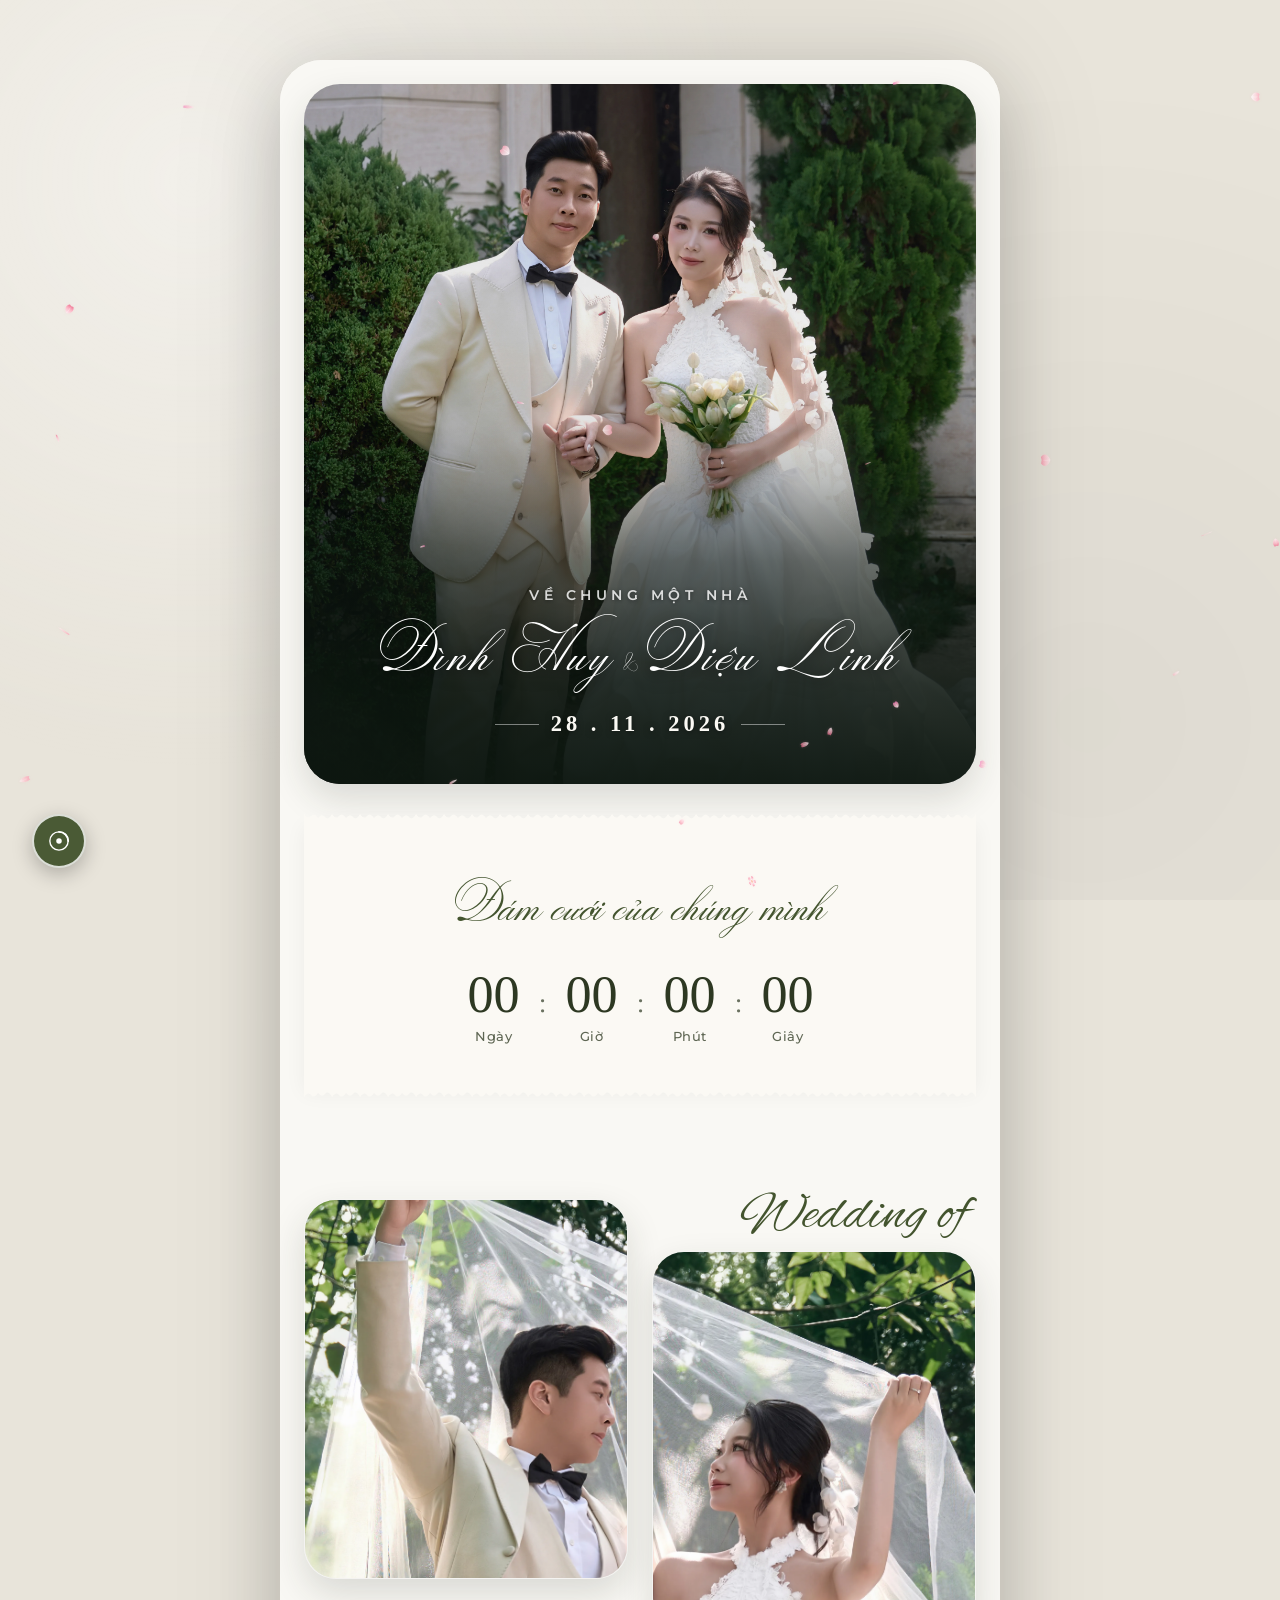
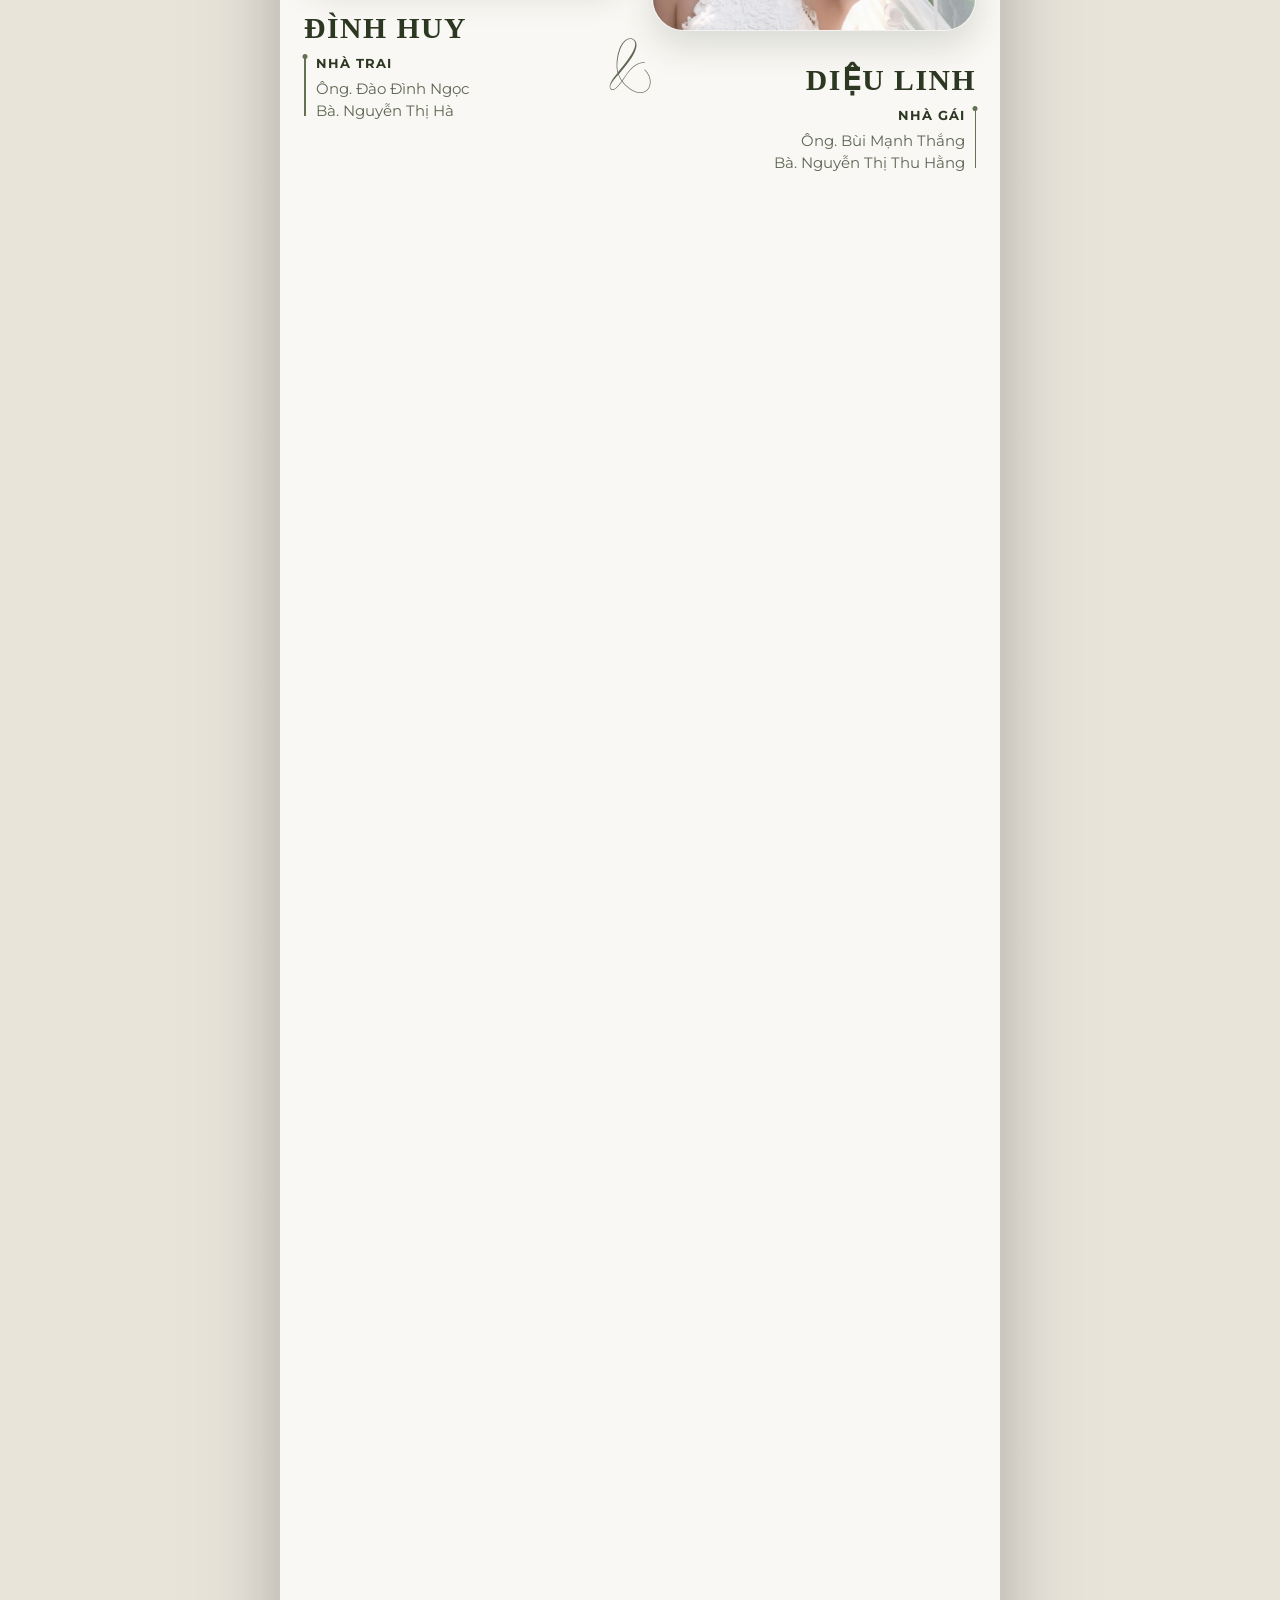
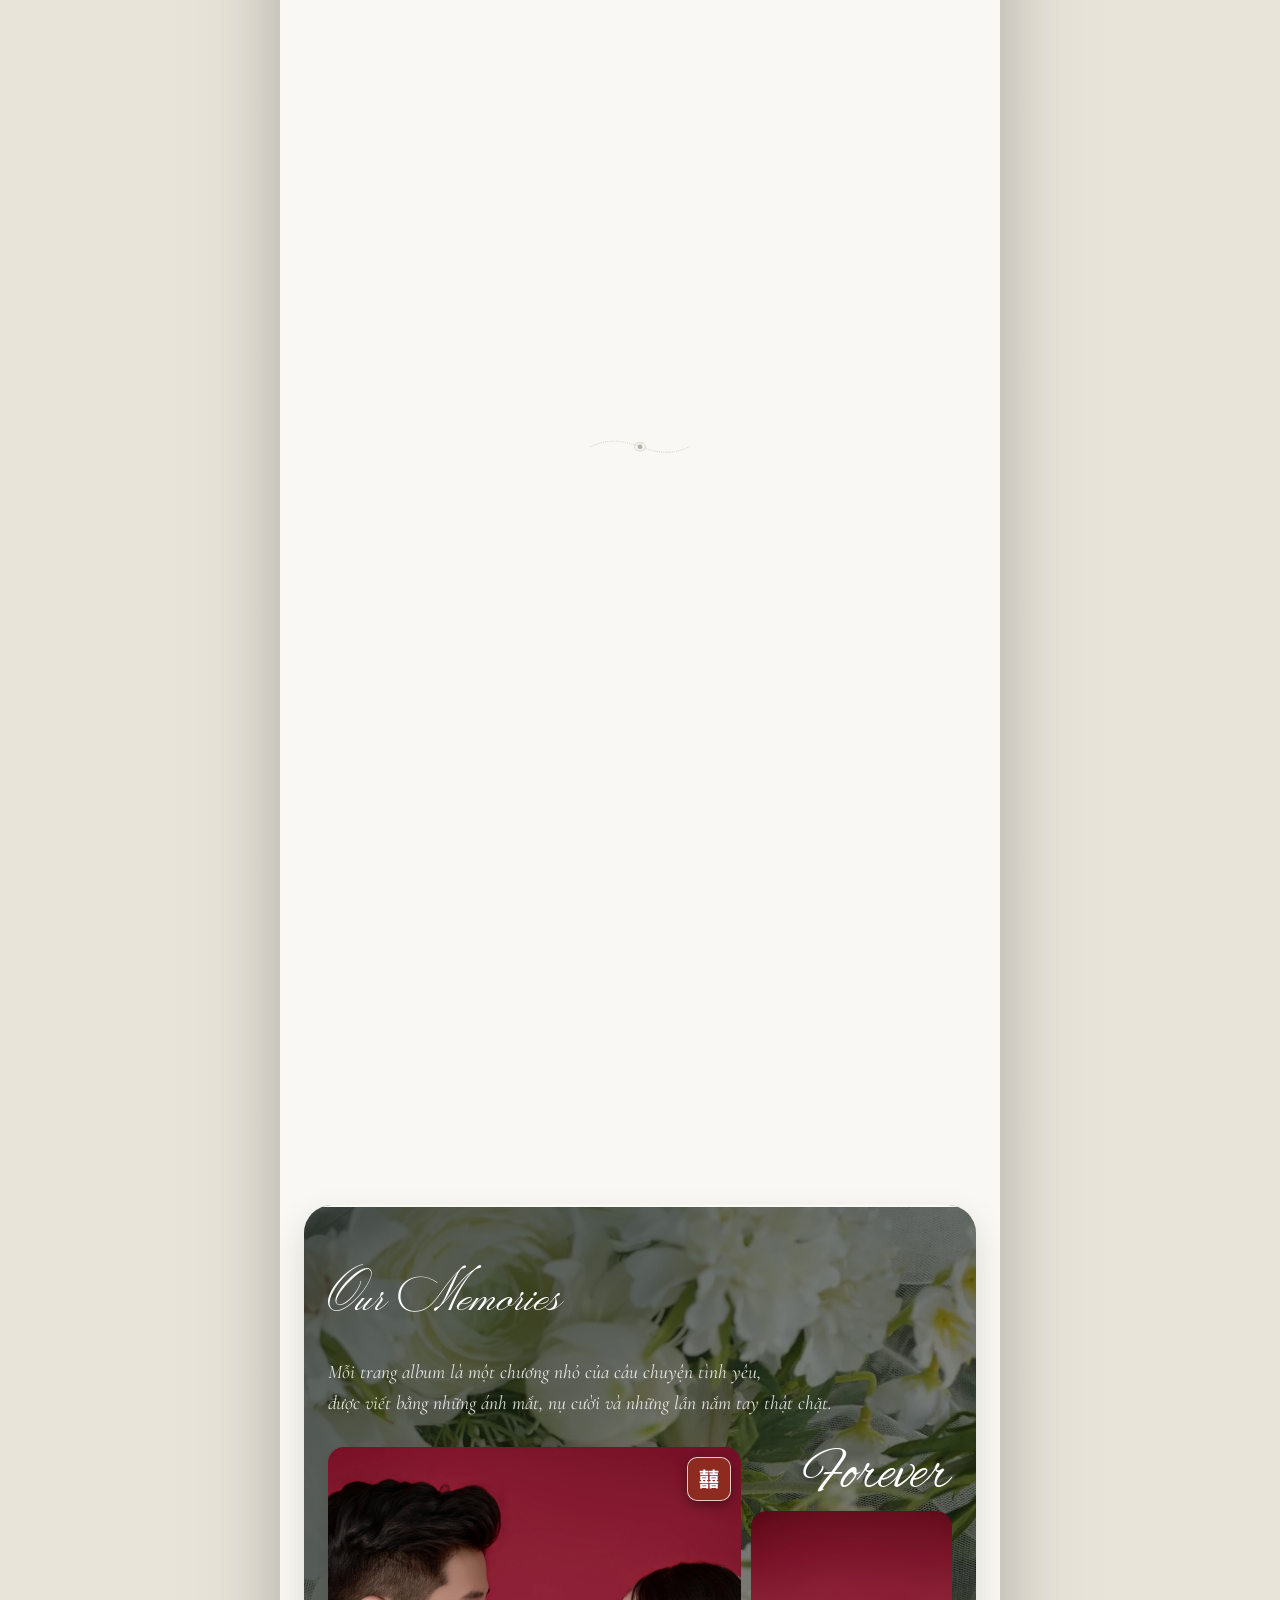
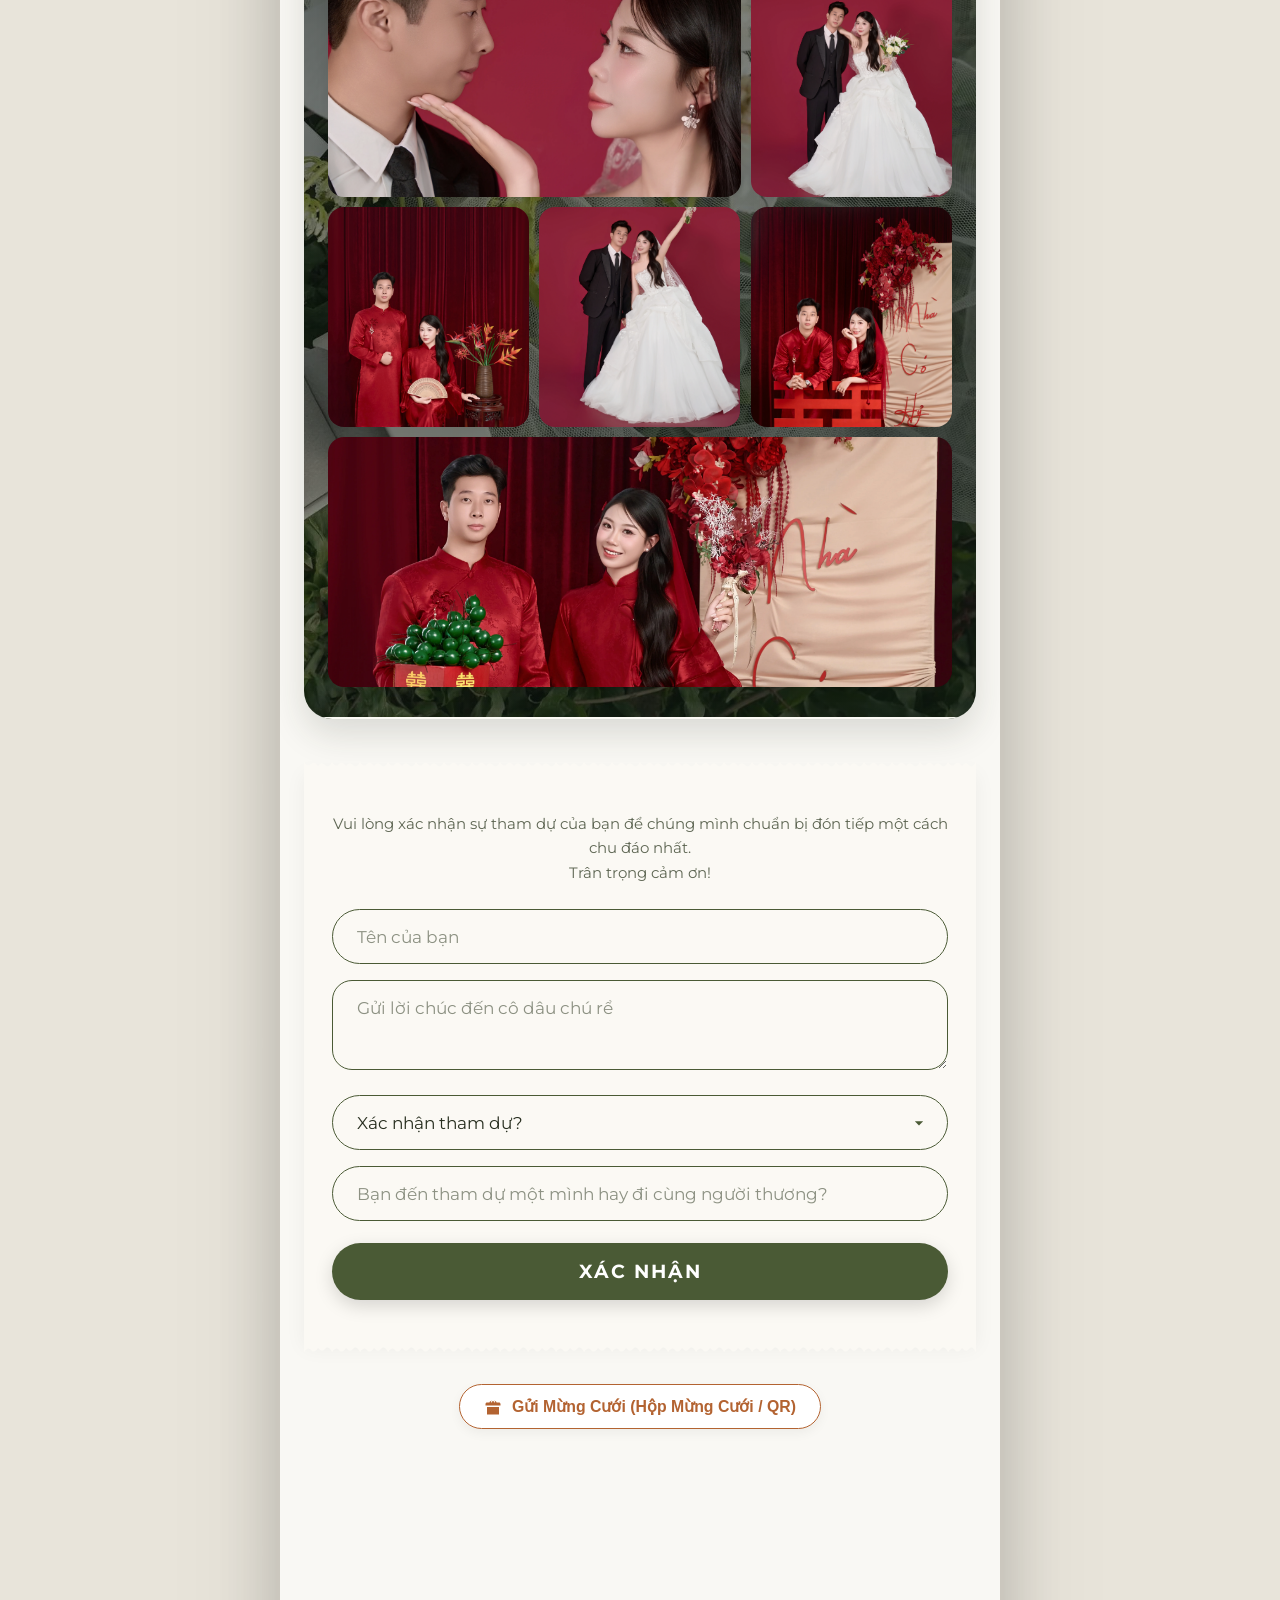
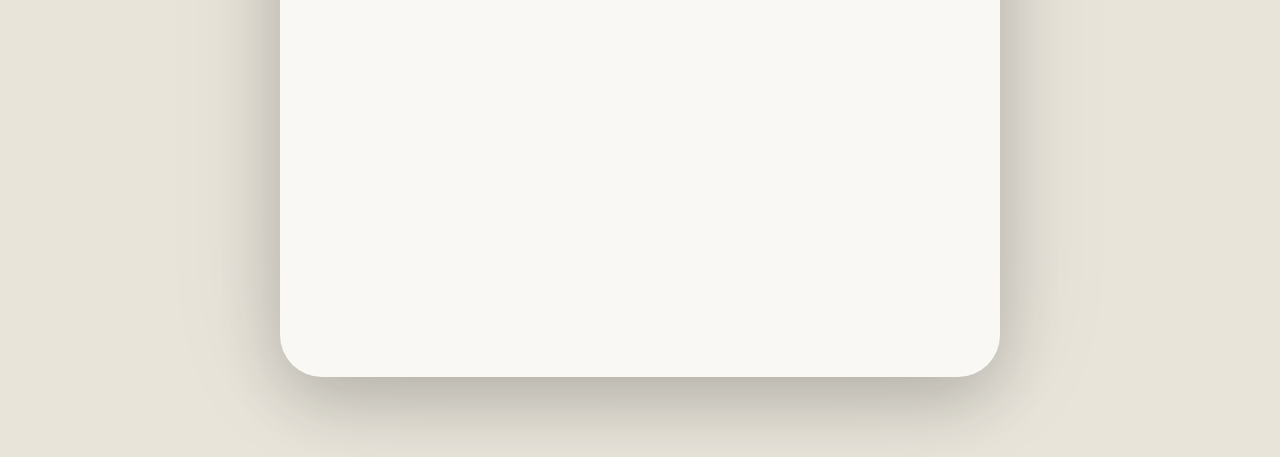
==== commit 00ccd6b6: "revert image thumnail" ====
--- a/index.html
+++ b/index.html
@@ -17,7 +17,7 @@
       property="og:description"
       content="Trân trọng kính mời quý khách đến chung vui cùng gia đình chúng tôi!"
     />
-    <meta property="og:image" content="assets/root_images/DSC03627.webp" />
+    <meta property="og:image" content="assets/root_images/HNH03675.jpg" />
     <meta property="og:type" content="website" />
 
     <!-- <link rel="icon"
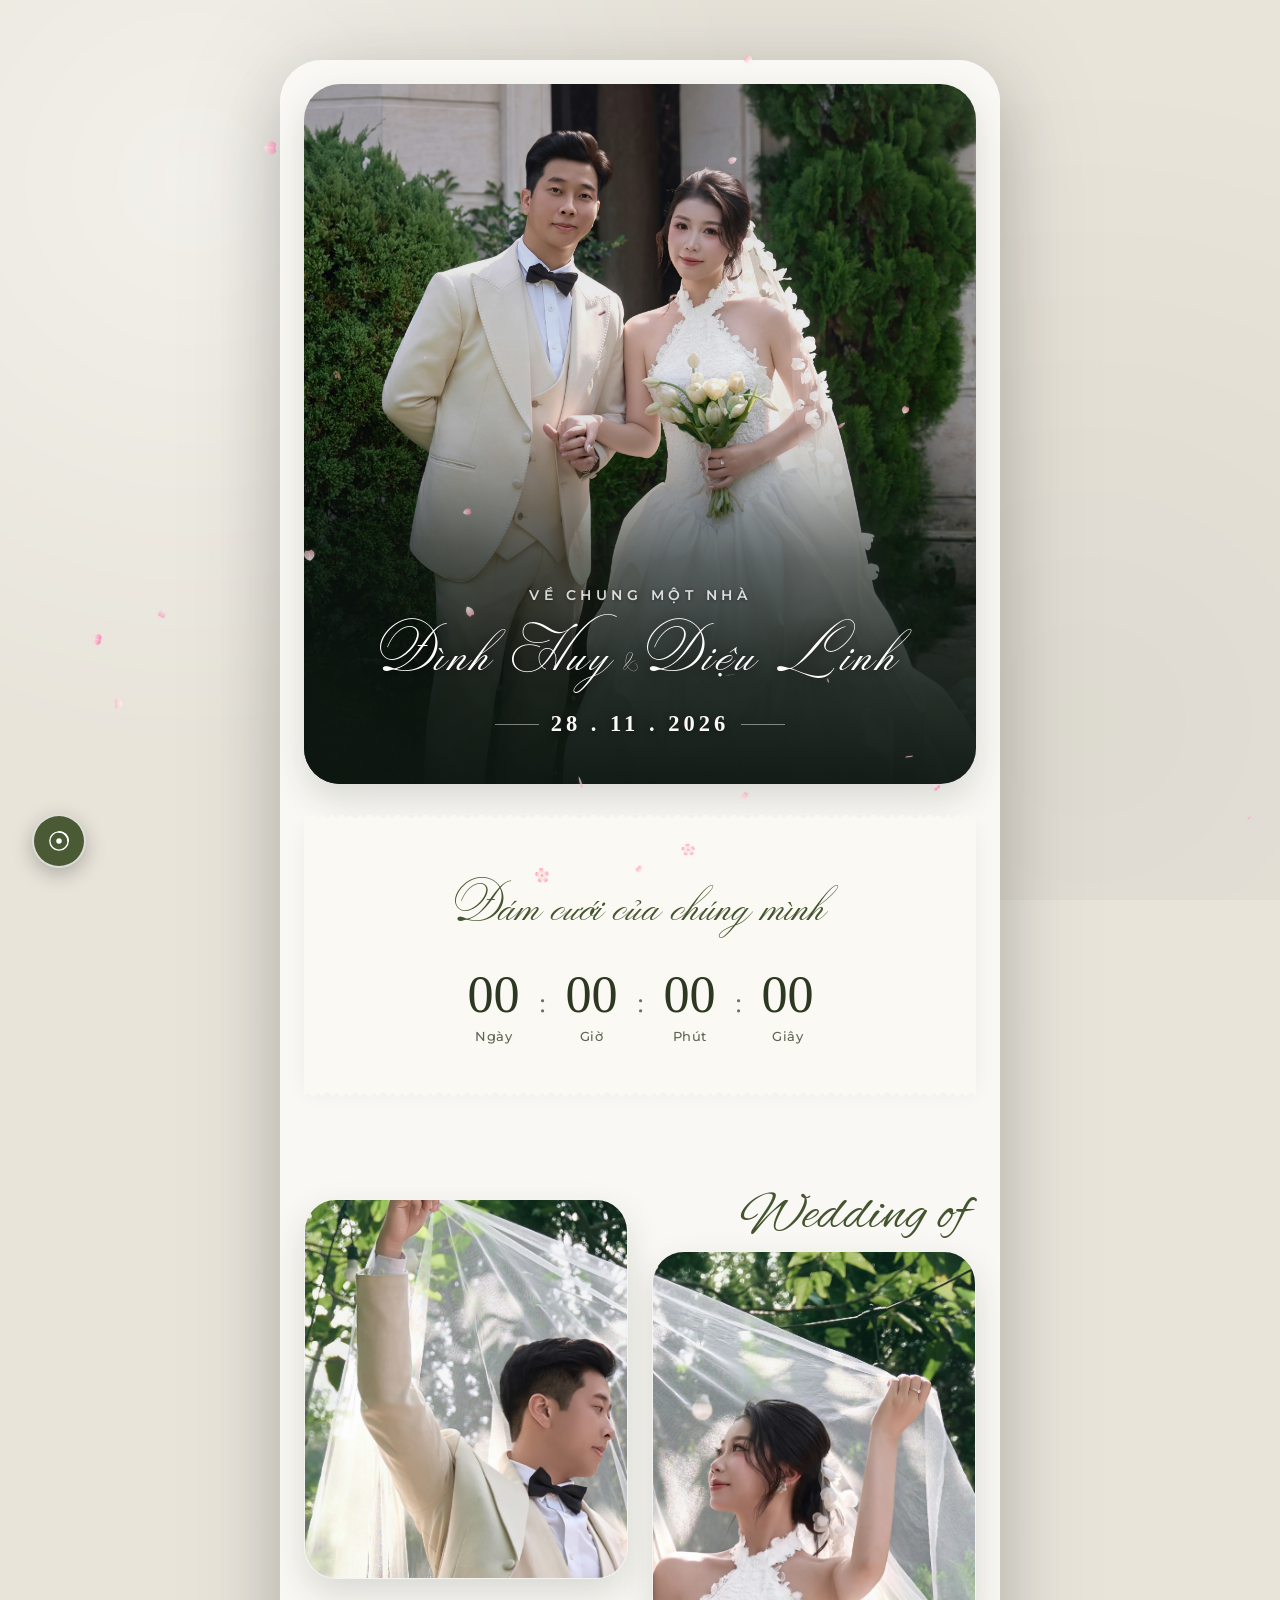
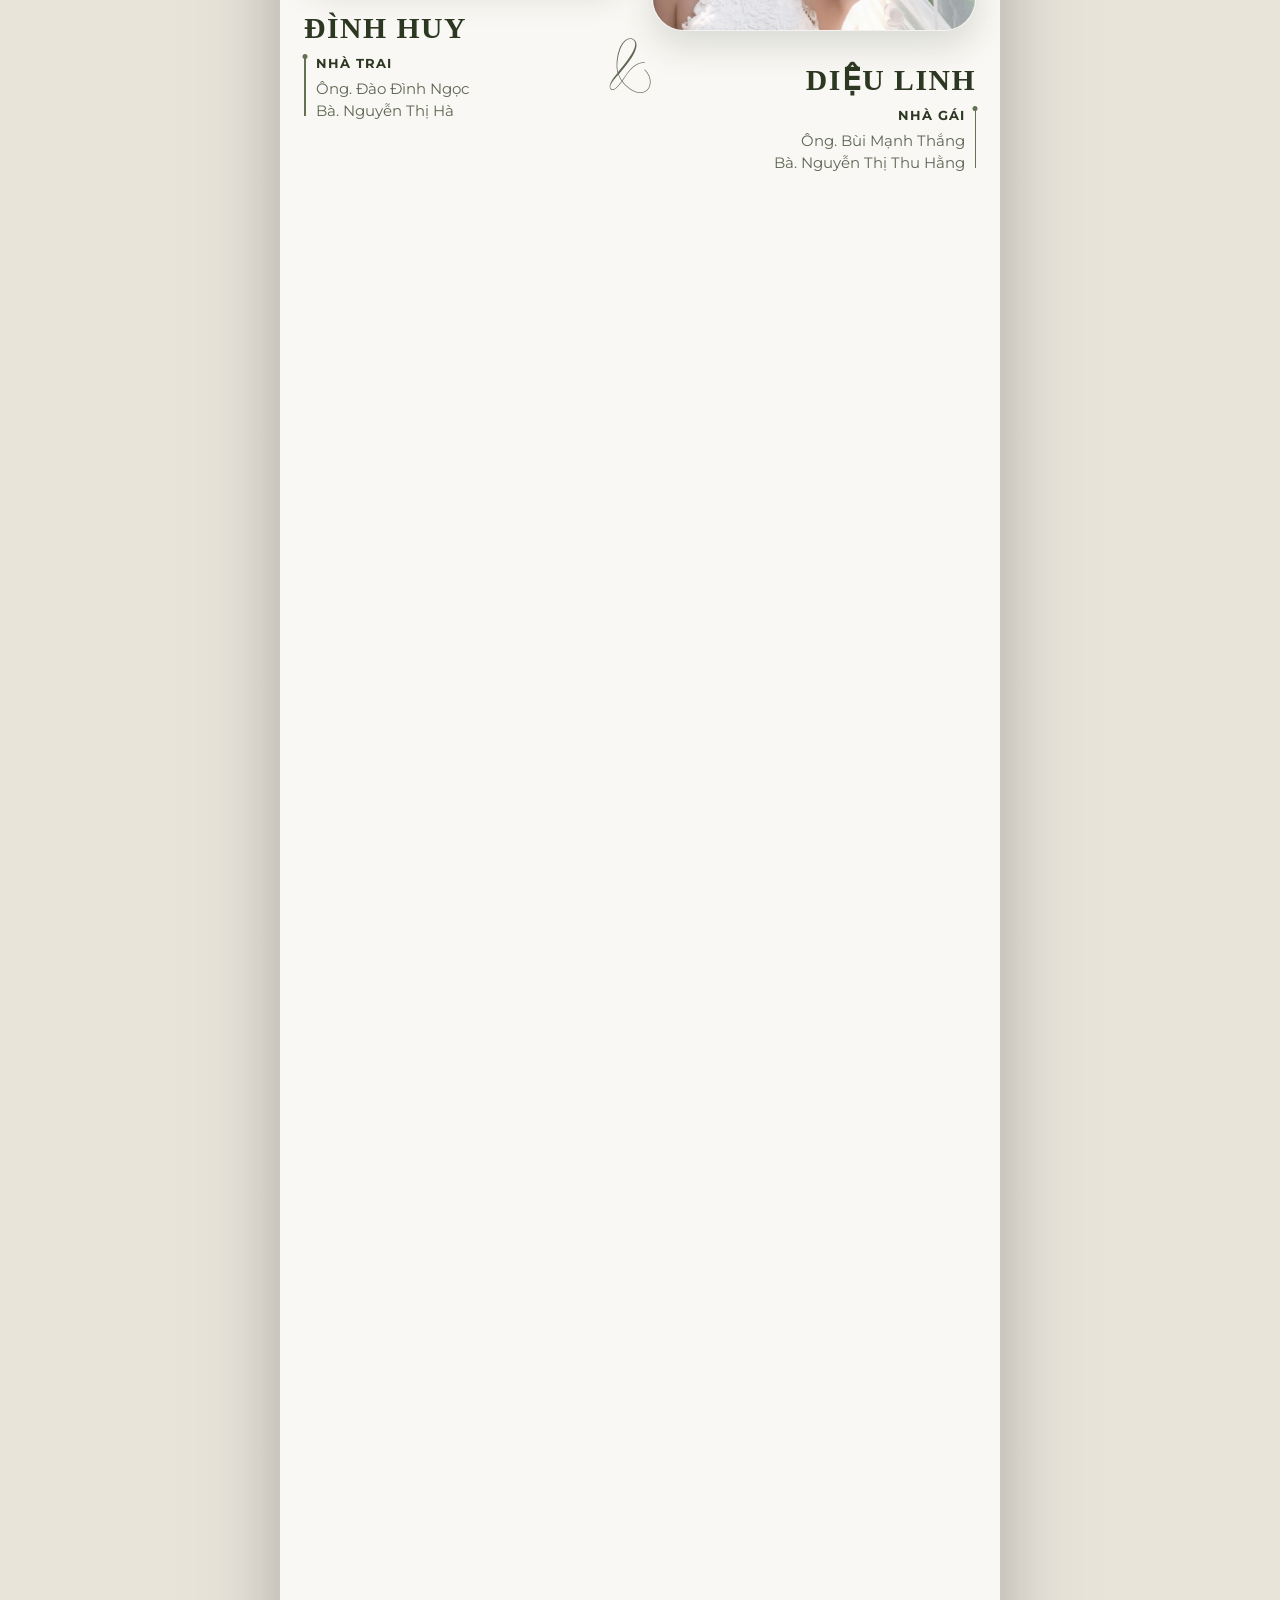
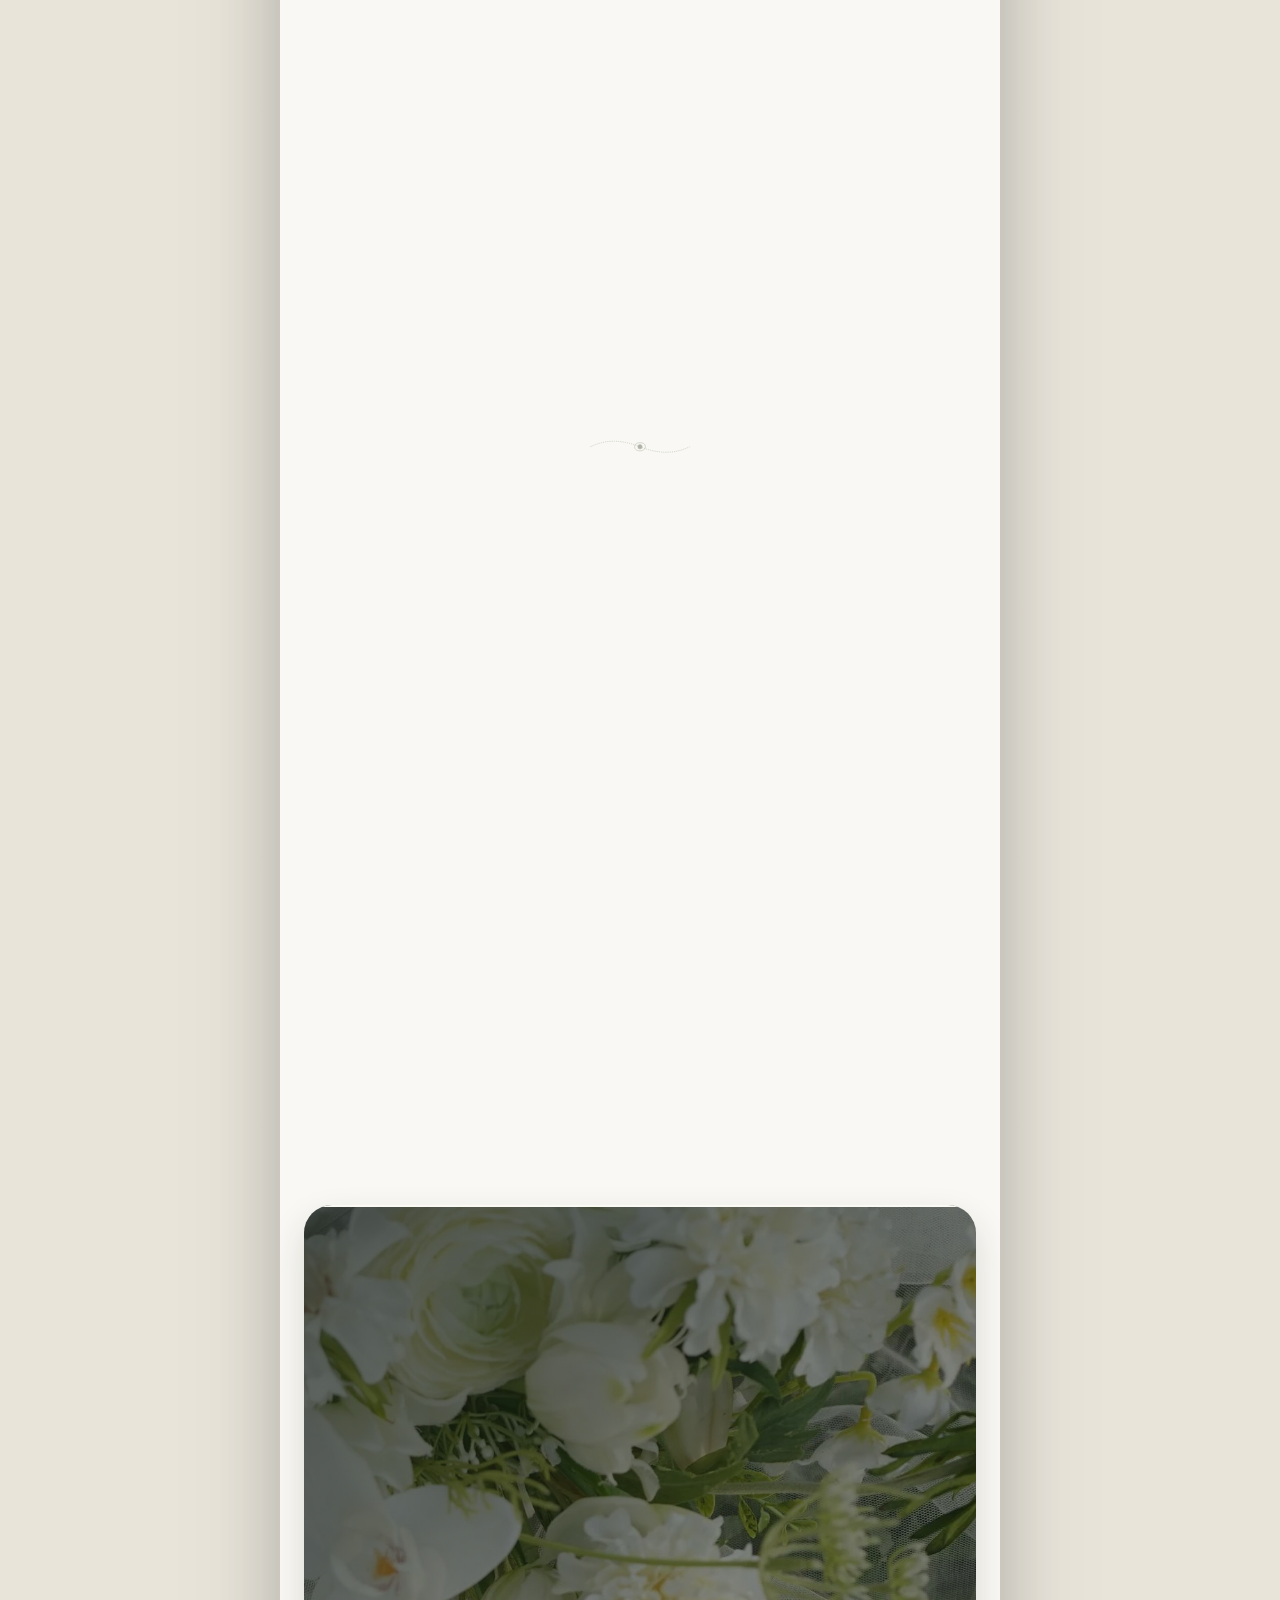
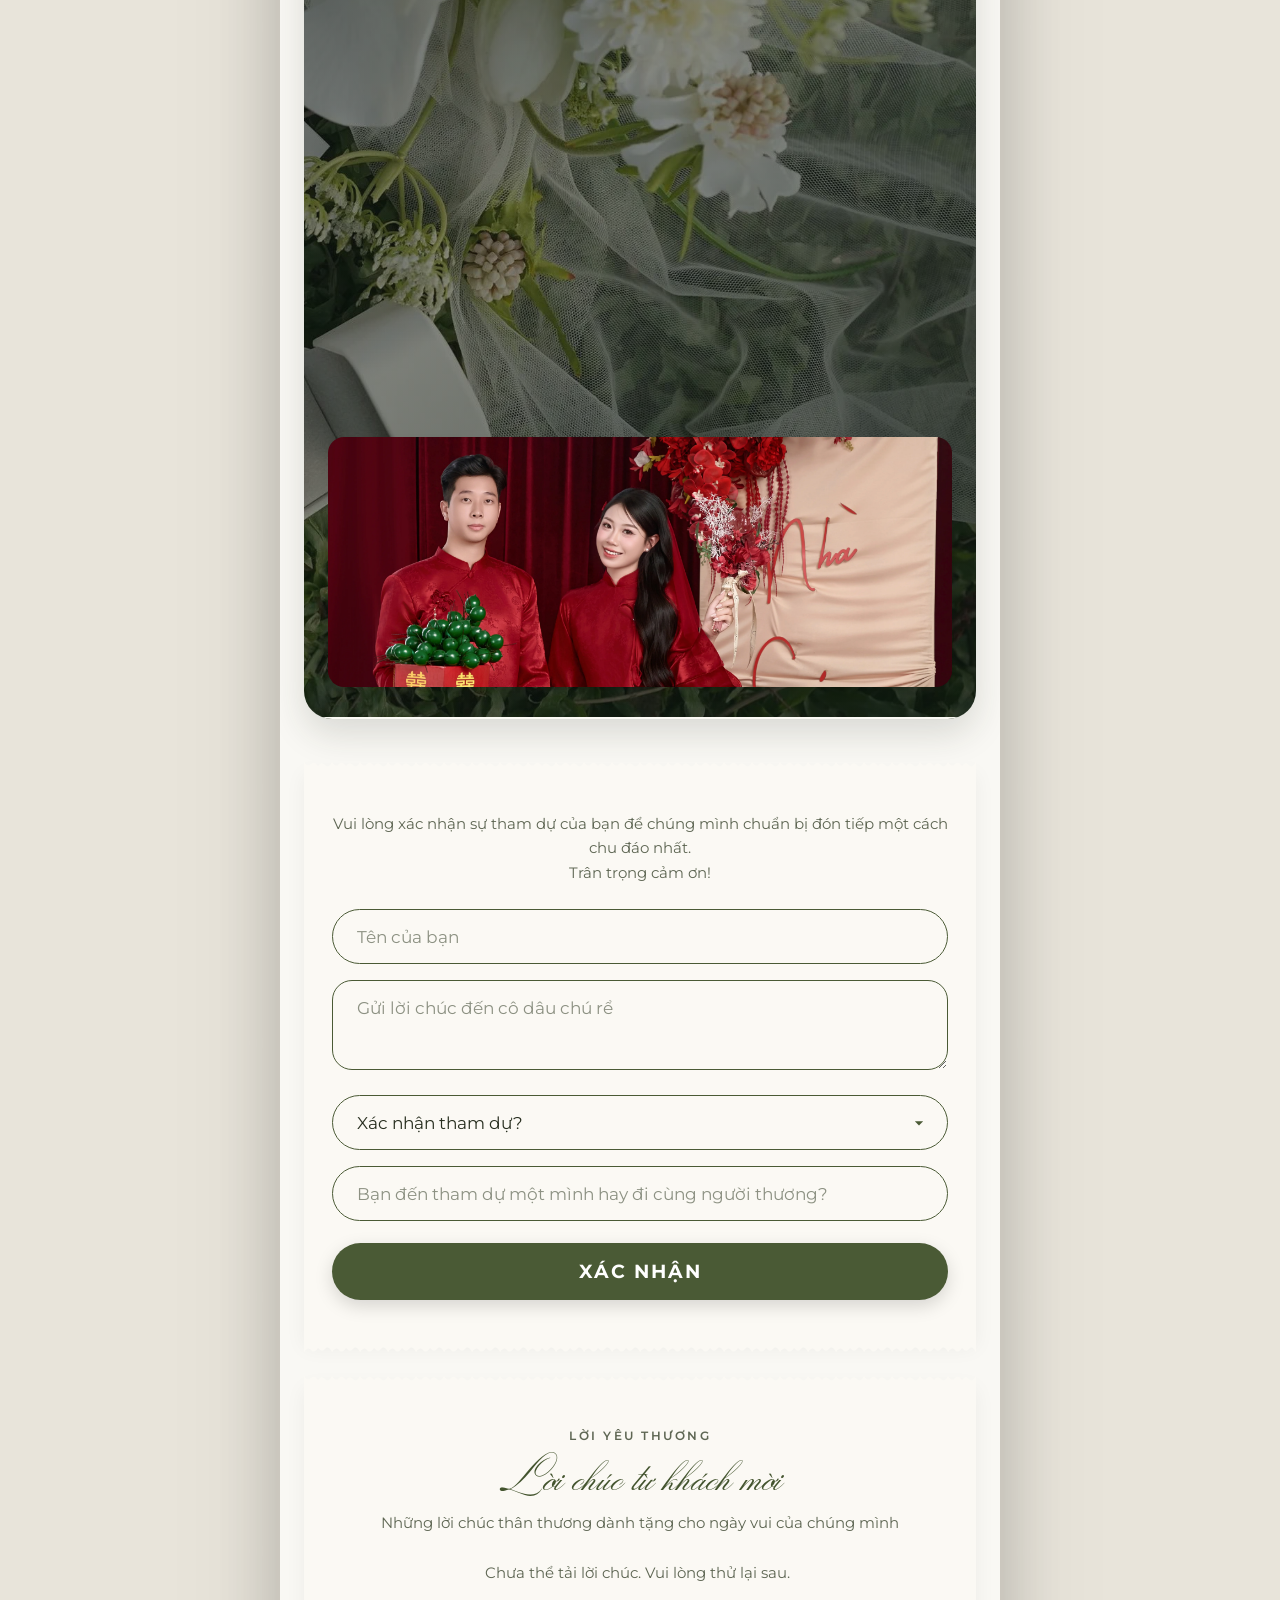
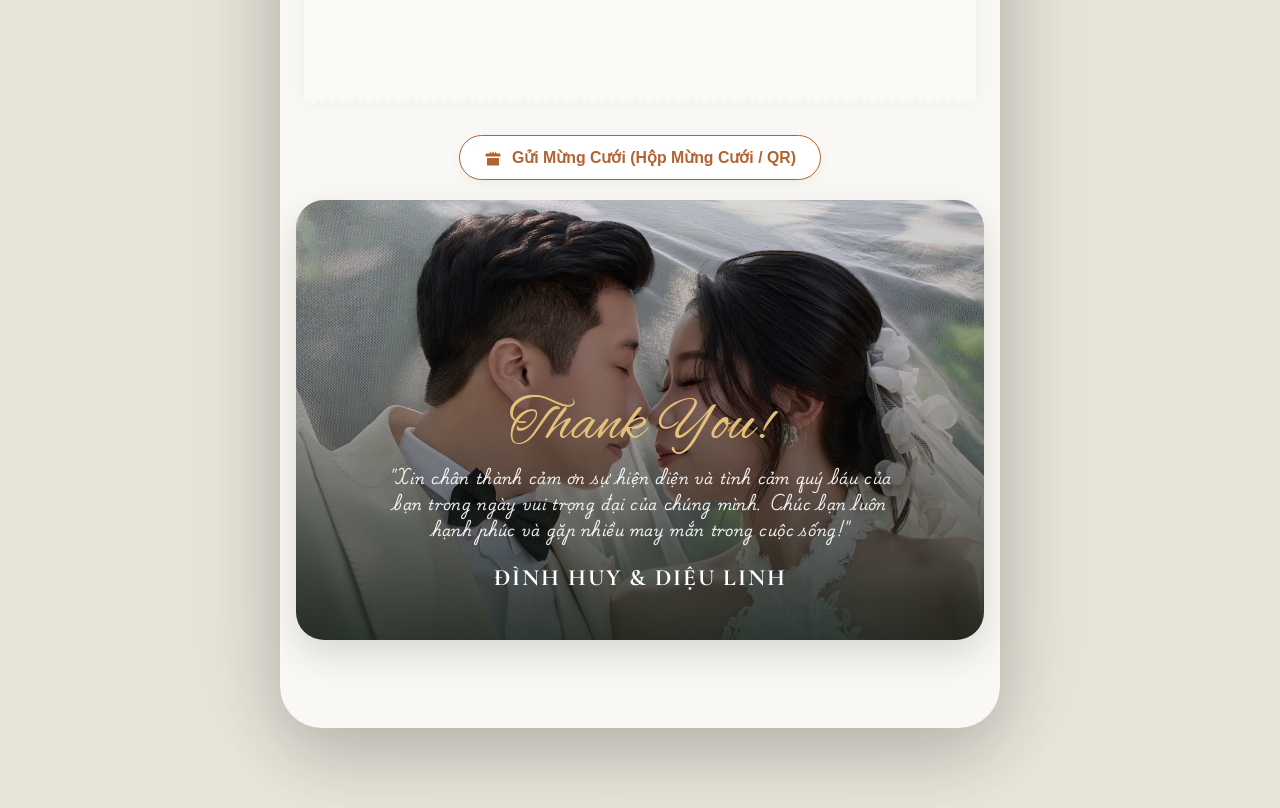
==== commit d686fa20: "update loi chuc" ====
--- a/index.html
+++ b/index.html
@@ -57,7 +57,7 @@
               <div class="hero-bottom-date">
                 <span class="date-decor-line" aria-hidden="true"></span>
                 <span class="date-text font-serif" id="hero-bottom-date"
-                  >29 . 11 . 2026</span
+                  >28 . 11 . 2026</span
                 >
                 <span class="date-decor-line" aria-hidden="true"></span>
               </div>
@@ -107,7 +107,7 @@
                 id="couple-groom-img"
                 alt="Chú rể Đào Đình Huy"
                 loading="lazy"
-                style="transform: scale(2.8); transform-origin: 29% 20%"
+                style="transform: scale(2.8); transform-origin: 29% 18%"
               />
             </div>
             <div class="couple-info-block groom-side">
@@ -674,6 +674,22 @@
       </section>
 
       <section
+        class="section-wishes torn-paper reveal-on-scroll reveal-up"
+        id="wishes"
+      >
+        <div class="wishes-header">
+          <span class="wishes-kicker">Lời yêu thương</span>
+          <h2 class="wishes-title font-script">Lời chúc từ khách mời</h2>
+          <p class="wishes-intro">
+            Những lời chúc thân thương dành tặng cho ngày vui của chúng mình
+          </p>
+        </div>
+        <div class="wishes-list" id="wishes-list" aria-live="polite">
+          <p class="wishes-status">Đang tải lời chúc...</p>
+        </div>
+      </section>
+
+      <section
         class="section-gift reveal-on-scroll reveal-scale"
         id="gift-section"
       >
@@ -825,7 +841,7 @@
               cursor: pointer;
             "
           >
-            Chú Rể
+            Cô Dâu
           </button>
         </div>
 
--- a/css/style.css
+++ b/css/style.css
@@ -1411,6 +1411,12 @@
   box-shadow: 0 0 0 3px var(--primary-subtle);
 }
 
+.form-control:disabled {
+  cursor: not-allowed;
+  opacity: 0.55;
+  background-color: rgba(0, 0, 0, 0.04);
+}
+
 .form-control::placeholder {
   color: var(--text-muted);
   opacity: 0.7;
@@ -1460,6 +1466,112 @@
   padding: 0 16px 20px;
 }
 
+.section-wishes {
+  margin: 16px 16px 36px;
+  padding: 14px 20px 10px;
+  text-align: center;
+}
+
+.wishes-header {
+  margin-bottom: 22px;
+}
+
+.wishes-kicker {
+  display: block;
+  color: var(--text-muted);
+  font-size: 0.68rem;
+  font-weight: 600;
+  letter-spacing: 2.5px;
+  text-transform: uppercase;
+}
+
+.wishes-title {
+  margin: 2px 0 4px;
+  font-size: 2.35rem;
+  line-height: 1.2;
+}
+
+.wishes-intro,
+.wishes-status {
+  color: var(--text-muted);
+  font-size: 0.82rem;
+}
+
+.wishes-list {
+  display: grid;
+  gap: 12px;
+  height: 100px;
+  overflow-y: auto;
+  max-width: 680px;
+  margin: 0 auto;
+  padding: 4px 8px 4px 2px;
+  text-align: left;
+  scrollbar-color: var(--primary-color) rgba(59, 59, 59, 0.06);
+  scrollbar-width: thin;
+  > p {
+    text-align: center;
+  }
+}
+
+.wishes-list.has-wishes {
+  height: auto;
+  min-height: 100px;
+  max-height: 500px;
+}
+
+.wish-card {
+  display: flex;
+  align-items: flex-start;
+  position: relative;
+  padding: 15px 42px 14px 22px;
+  border-left: 3px solid var(--primary-light);
+  border-radius: 3px 14px 14px 3px;
+  background: rgba(255, 255, 255, 0.58);
+  box-shadow: 0 4px 14px rgba(76, 67, 47, 0.06);
+}
+
+.wish-name {
+  flex: 0 0 auto;
+  margin: 0 10px 0 0;
+  color: var(--text-heading);
+  font-family: 'Cormorant Garamond', Georgia, serif;
+  font-size: 1.1rem;
+  font-weight: 700;
+}
+
+.wish-message {
+  flex: 1 1 auto;
+  min-width: 0;
+  margin: 0;
+  color: var(--text-main);
+  font-family: 'Cormorant Garamond', Georgia, serif;
+  font-size: 1.05rem;
+  line-height: 1.45;
+  white-space: pre-wrap;
+  word-break: break-word;
+}
+
+.wish-heart {
+  position: absolute;
+  right: 16px;
+  bottom: 12px;
+  color: #ec2e20;
+  font-size: 40px;
+  line-height: 1;
+  opacity: 0.72;
+}
+
+@media (min-width: 768px) {
+  .section-wishes {
+    margin: 18px 24px 40px;
+    padding: 42px 28px 38px;
+  }
+
+  .wishes-title {
+    font-size: 2.8rem;
+  }
+}
+
 .btn-gift {
   display: inline-flex;
   align-items: center;
@@ -1914,6 +2026,23 @@
   transform: translateX(-50%) translateY(0);
 }
 
+@media (max-width: 767px) {
+  .toast-notice {
+    top: auto;
+    bottom: calc(20px + env(safe-area-inset-bottom));
+    width: max-content;
+    max-width: calc(100vw - 32px);
+    padding: 12px 18px;
+    text-align: center;
+    white-space: normal;
+    transform: translateX(-50%) translateY(100px);
+  }
+
+  .toast-notice.show {
+    transform: translateX(-50%) translateY(0);
+  }
+}
+
 .reveal-on-scroll {
   opacity: 0;
   will-change: transform, opacity;
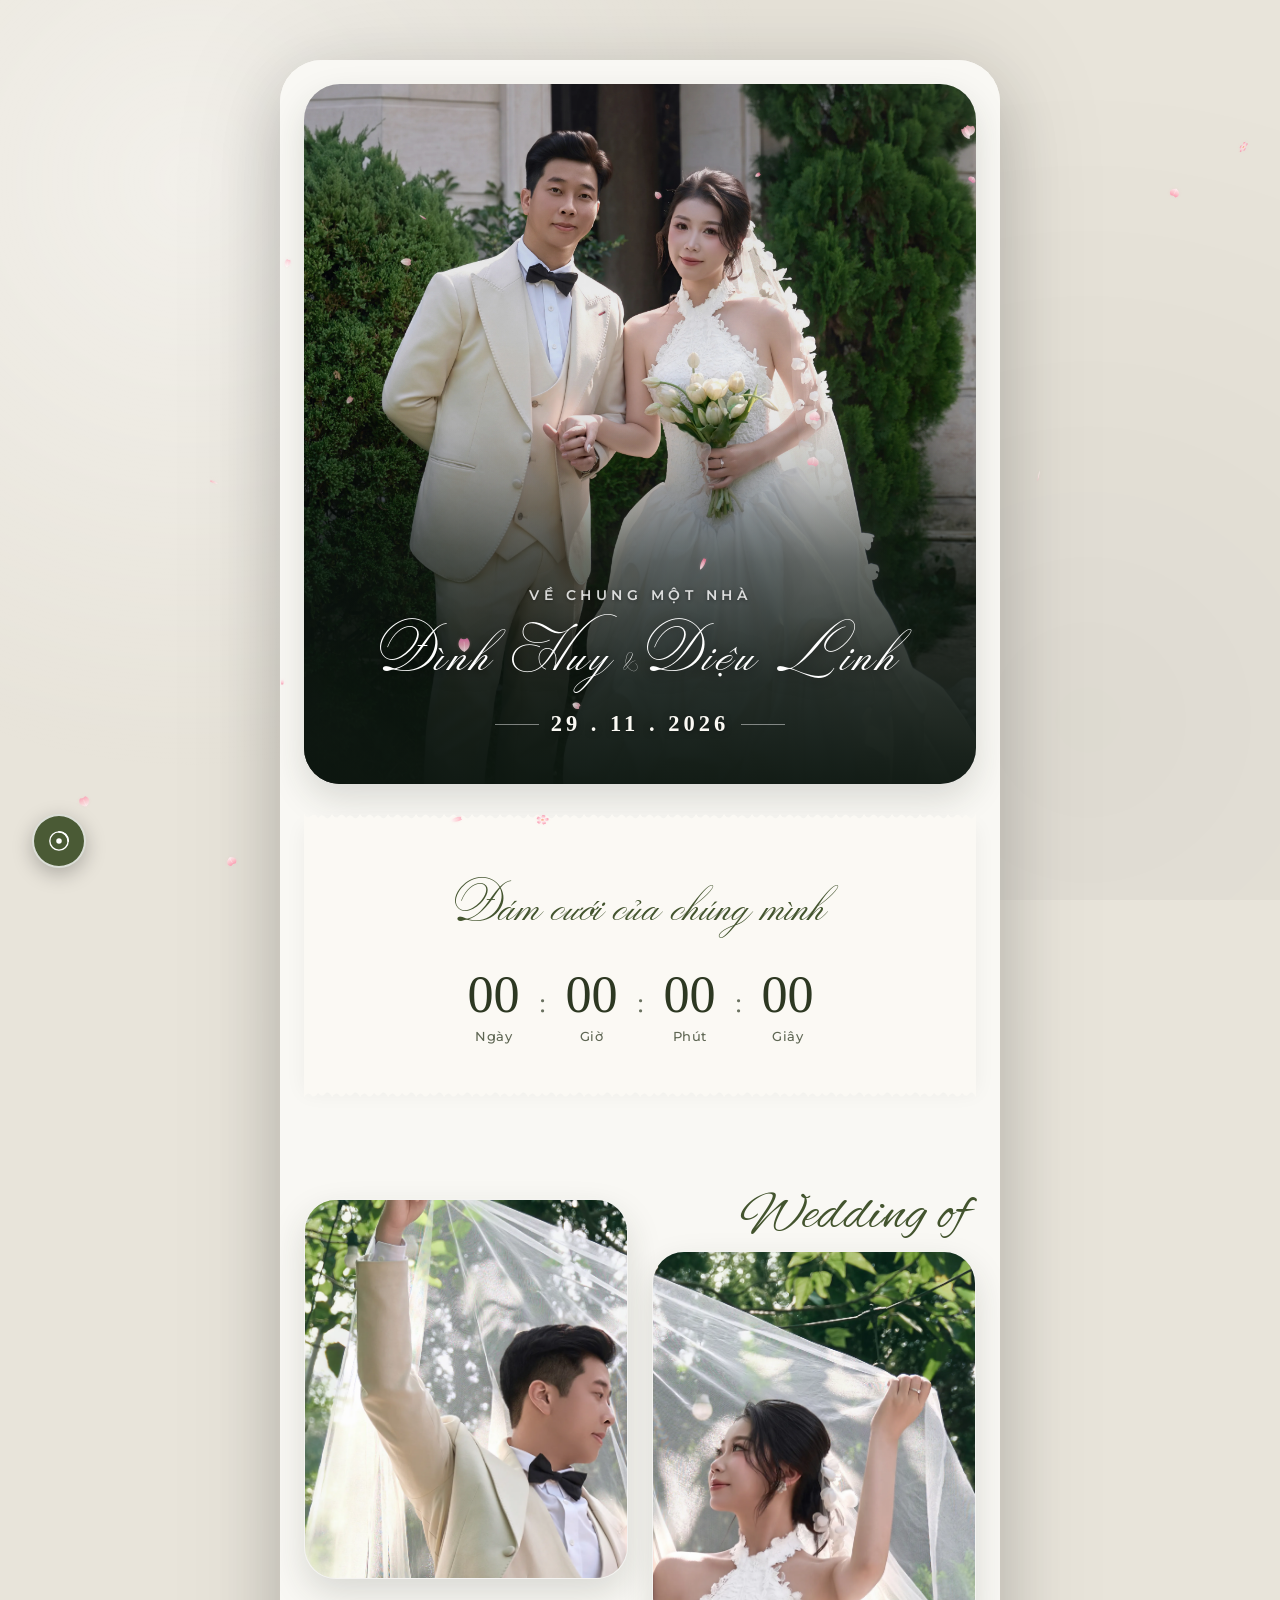
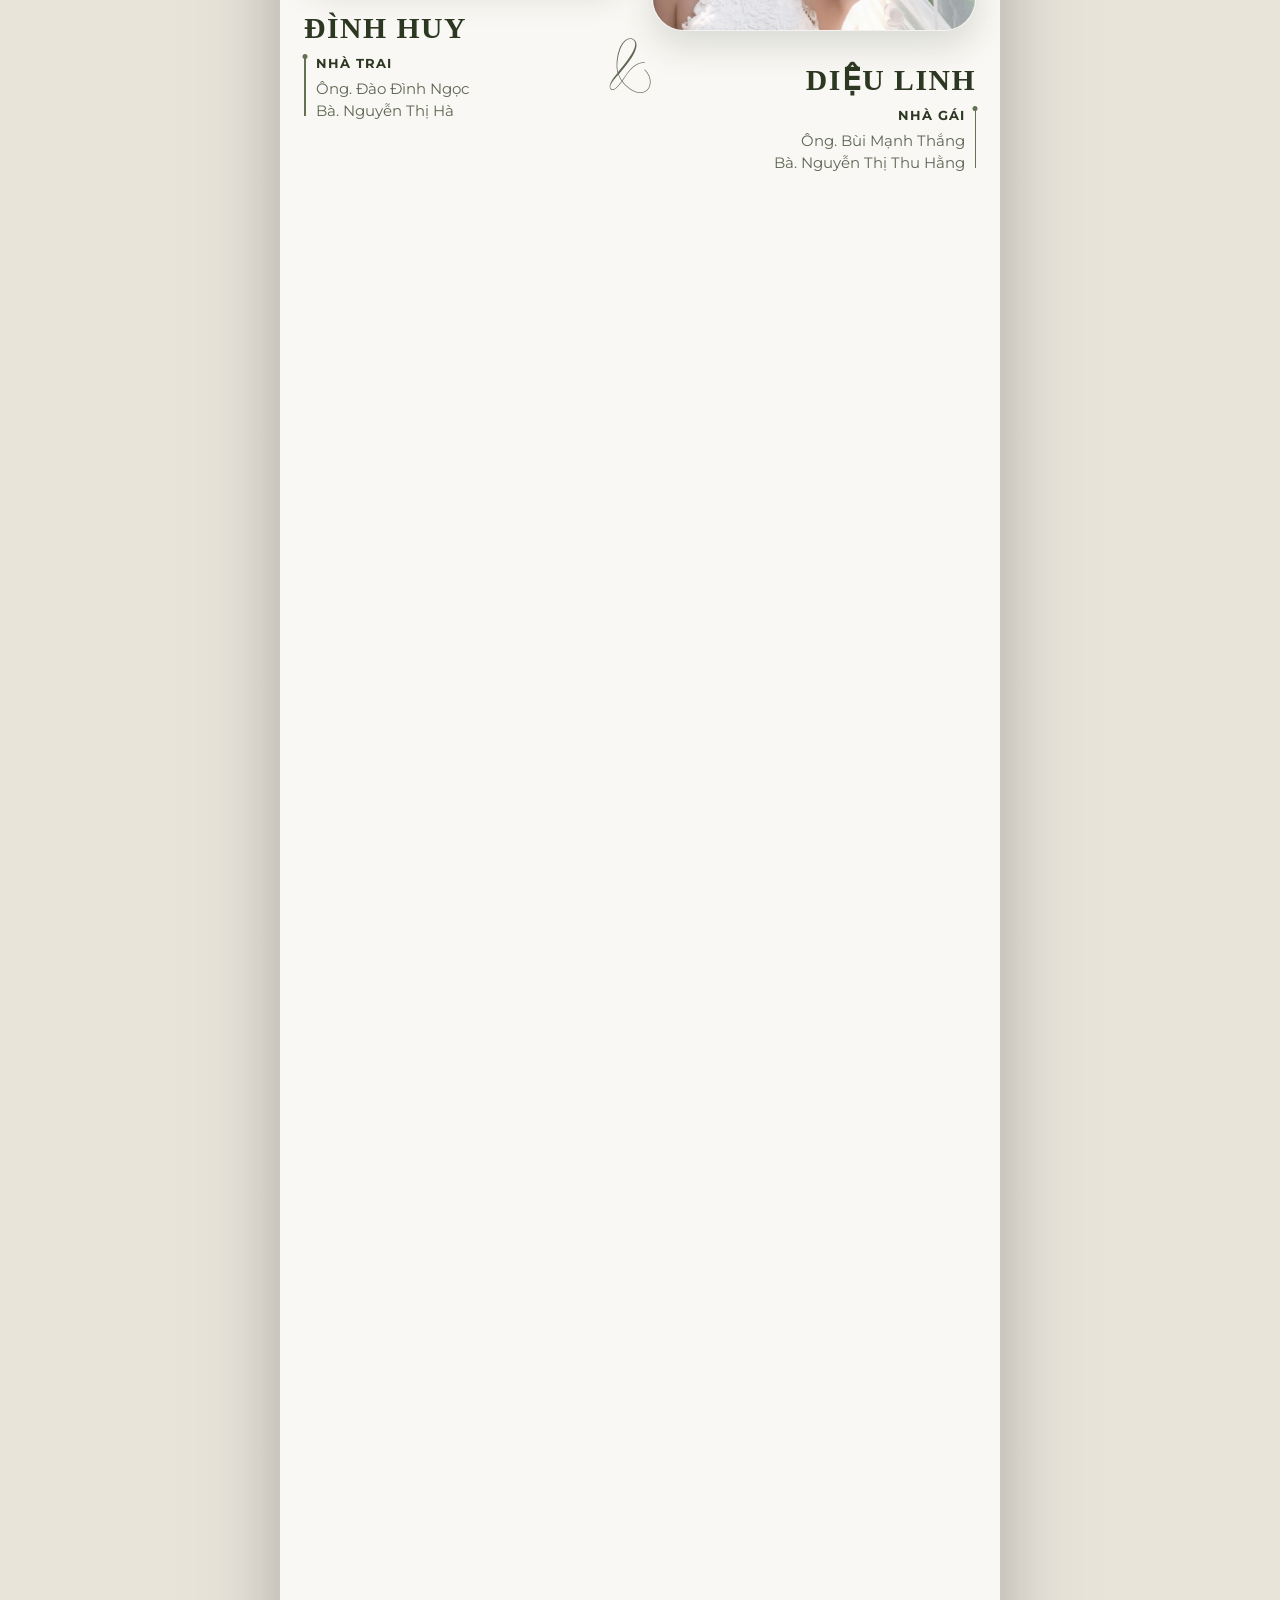
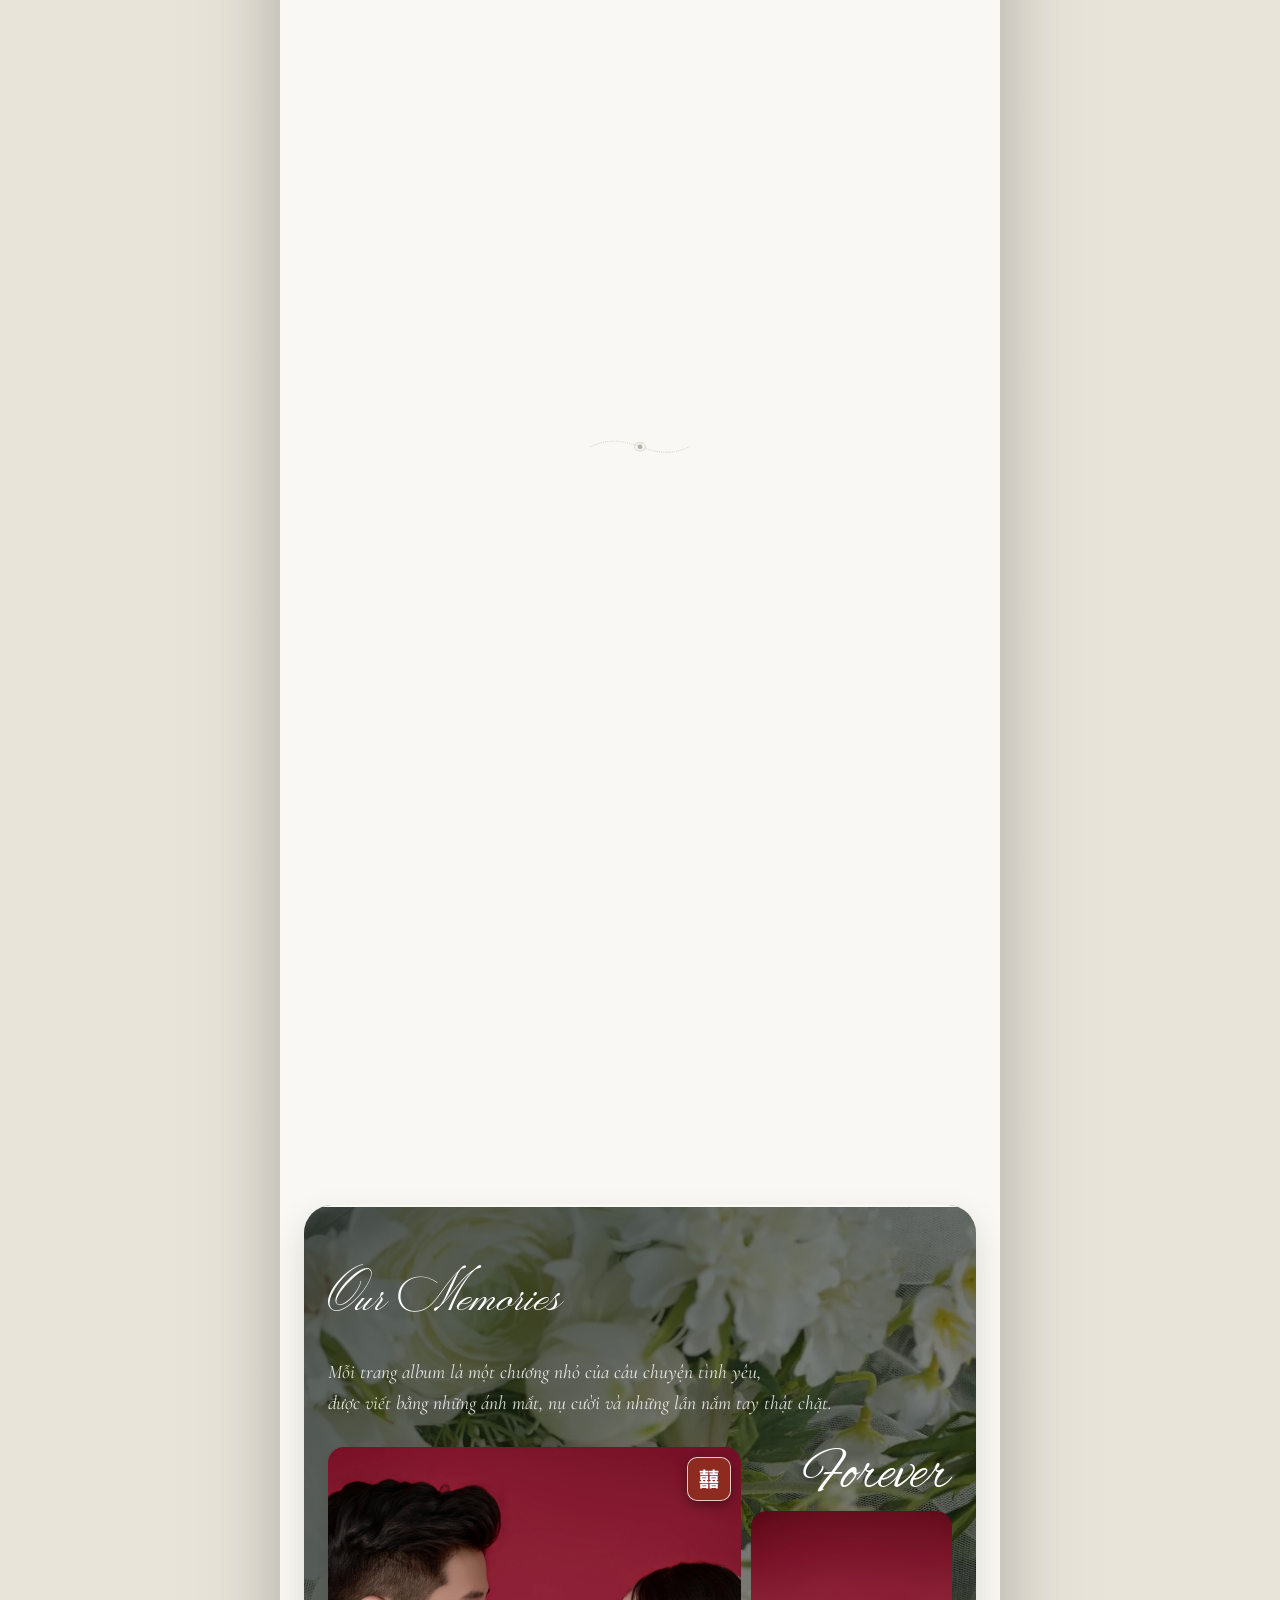
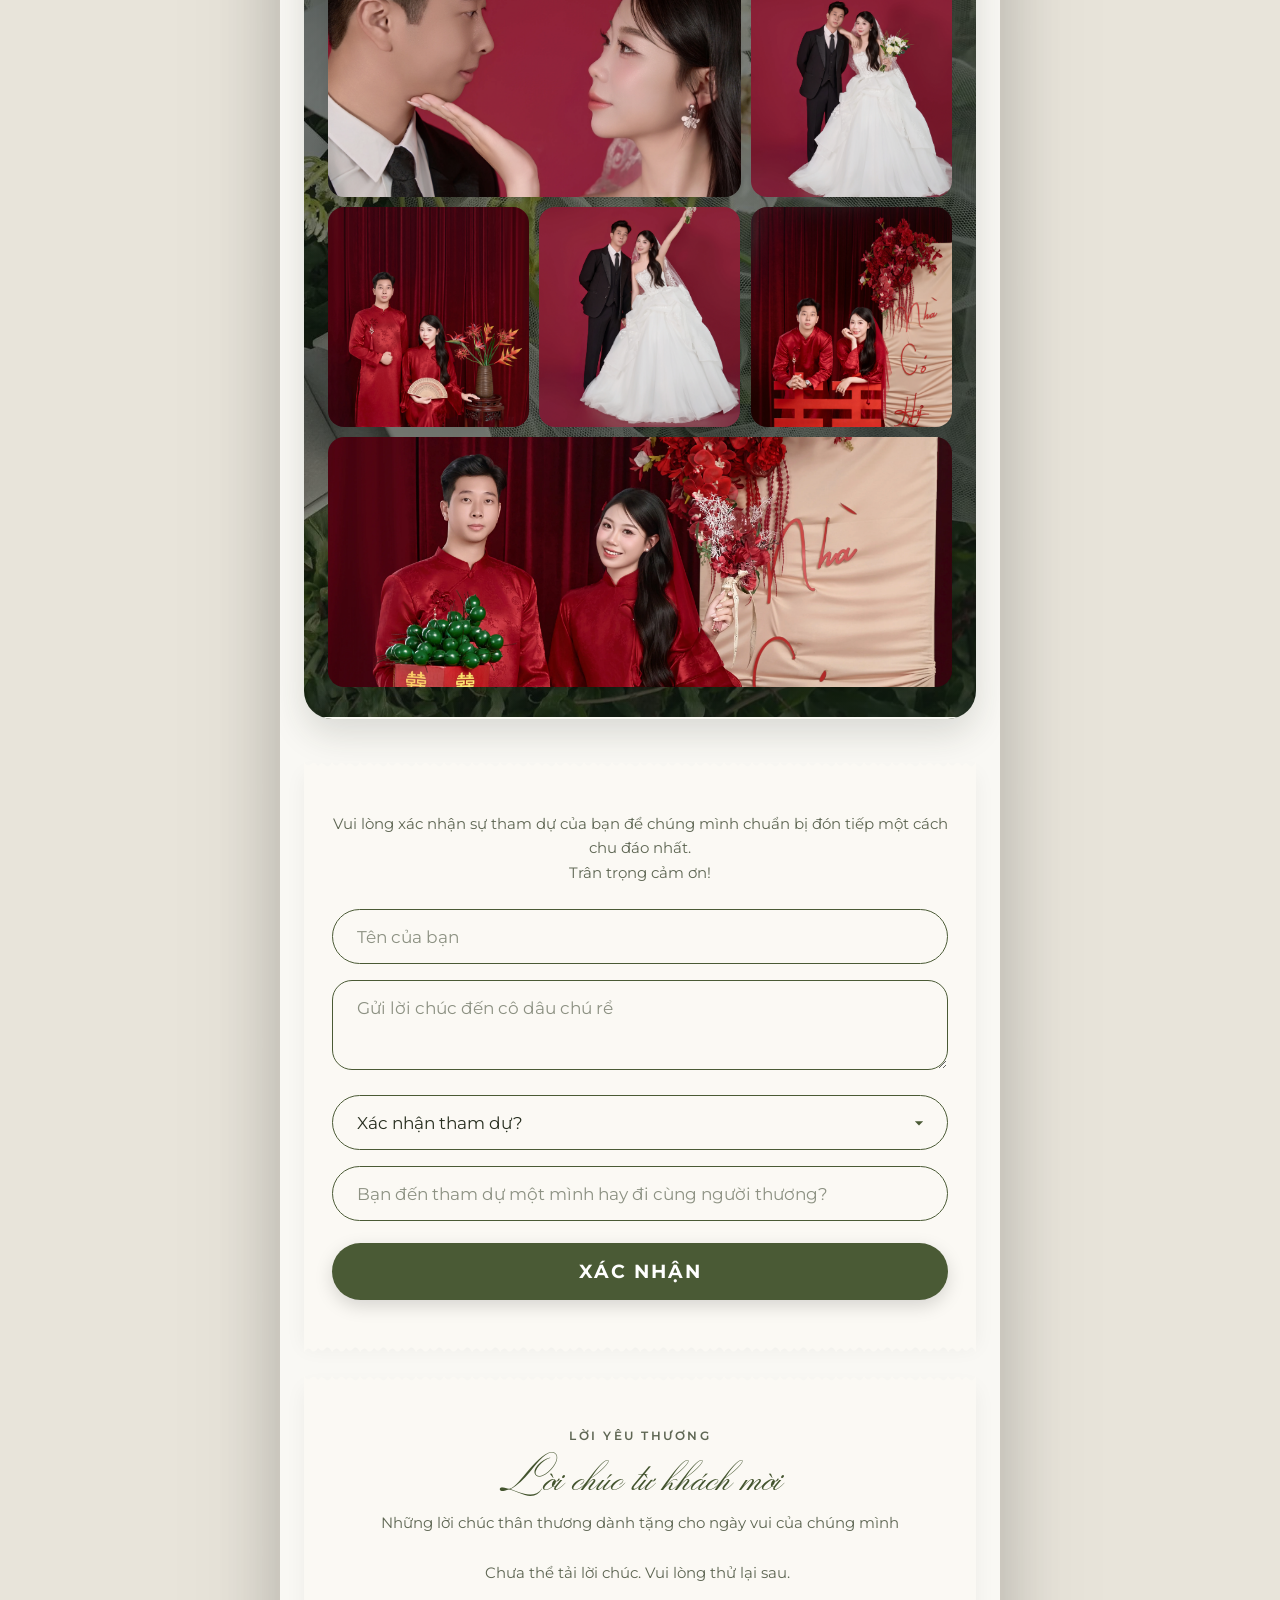
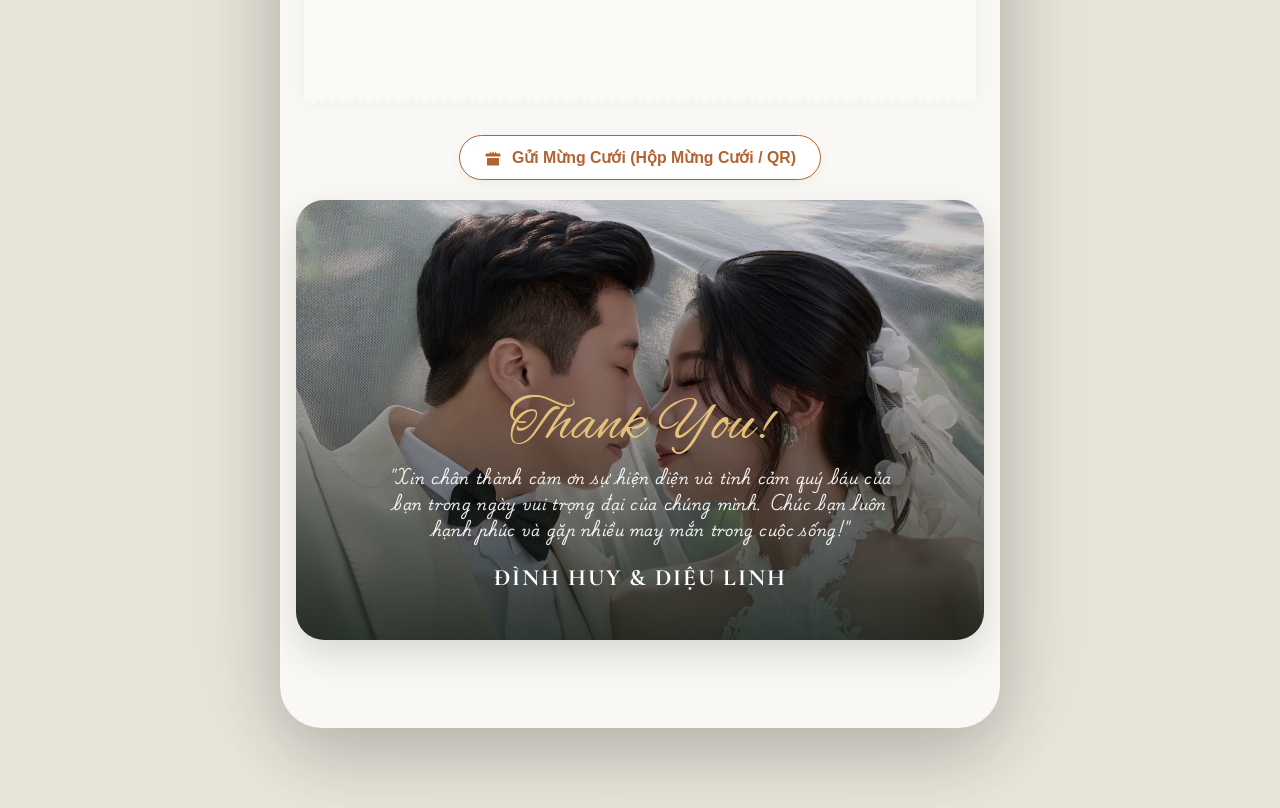
==== commit d3edab87: "update loi chuc" ====
--- a/index.html
+++ b/index.html
@@ -57,7 +57,7 @@
               <div class="hero-bottom-date">
                 <span class="date-decor-line" aria-hidden="true"></span>
                 <span class="date-text font-serif" id="hero-bottom-date"
-                  >28 . 11 . 2026</span
+                  >29 . 11 . 2026</span
                 >
                 <span class="date-decor-line" aria-hidden="true"></span>
               </div>
@@ -107,7 +107,7 @@
                 id="couple-groom-img"
                 alt="Chú rể Đào Đình Huy"
                 loading="lazy"
-                style="transform: scale(2.8); transform-origin: 29% 18%"
+                style="transform: scale(2.8); transform-origin: 29% 20%"
               />
             </div>
             <div class="couple-info-block groom-side">
@@ -841,7 +841,7 @@
               cursor: pointer;
             "
           >
-            Cô Dâu
+            Chú Rể
           </button>
         </div>
 
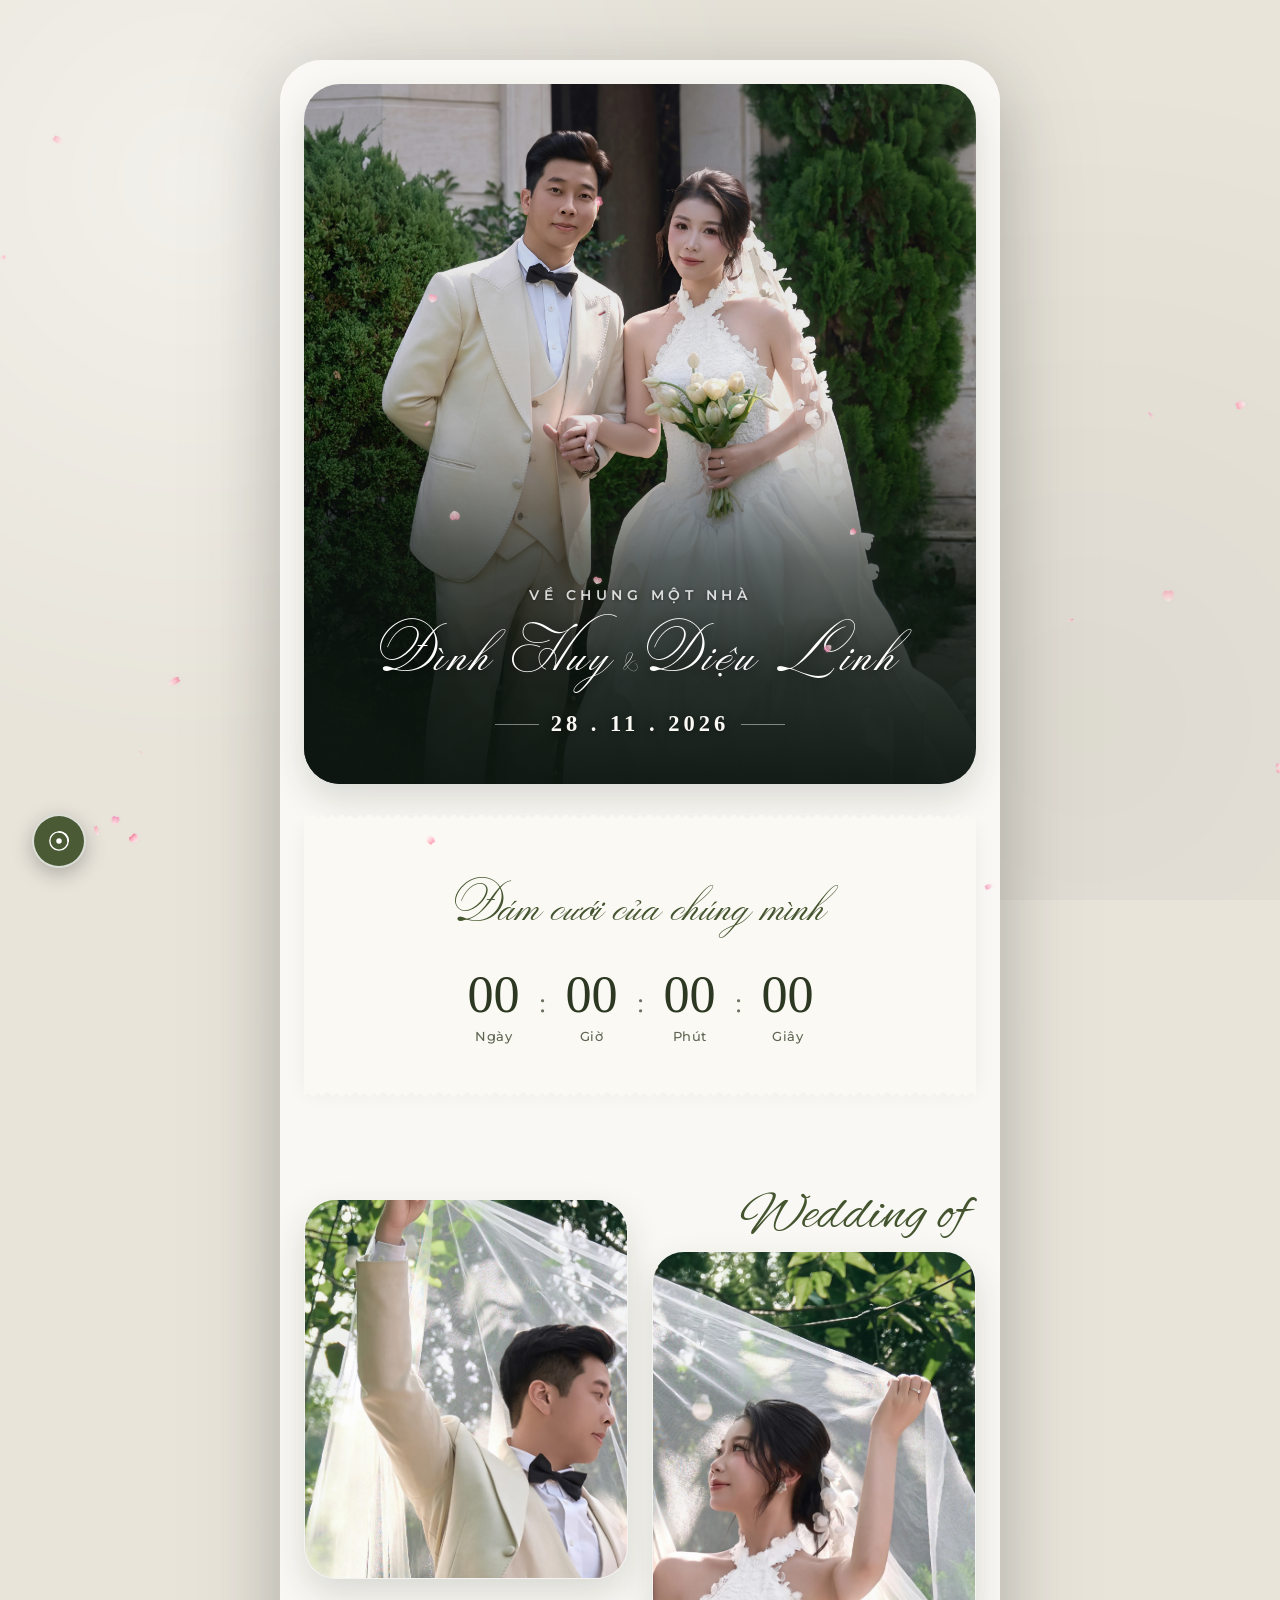
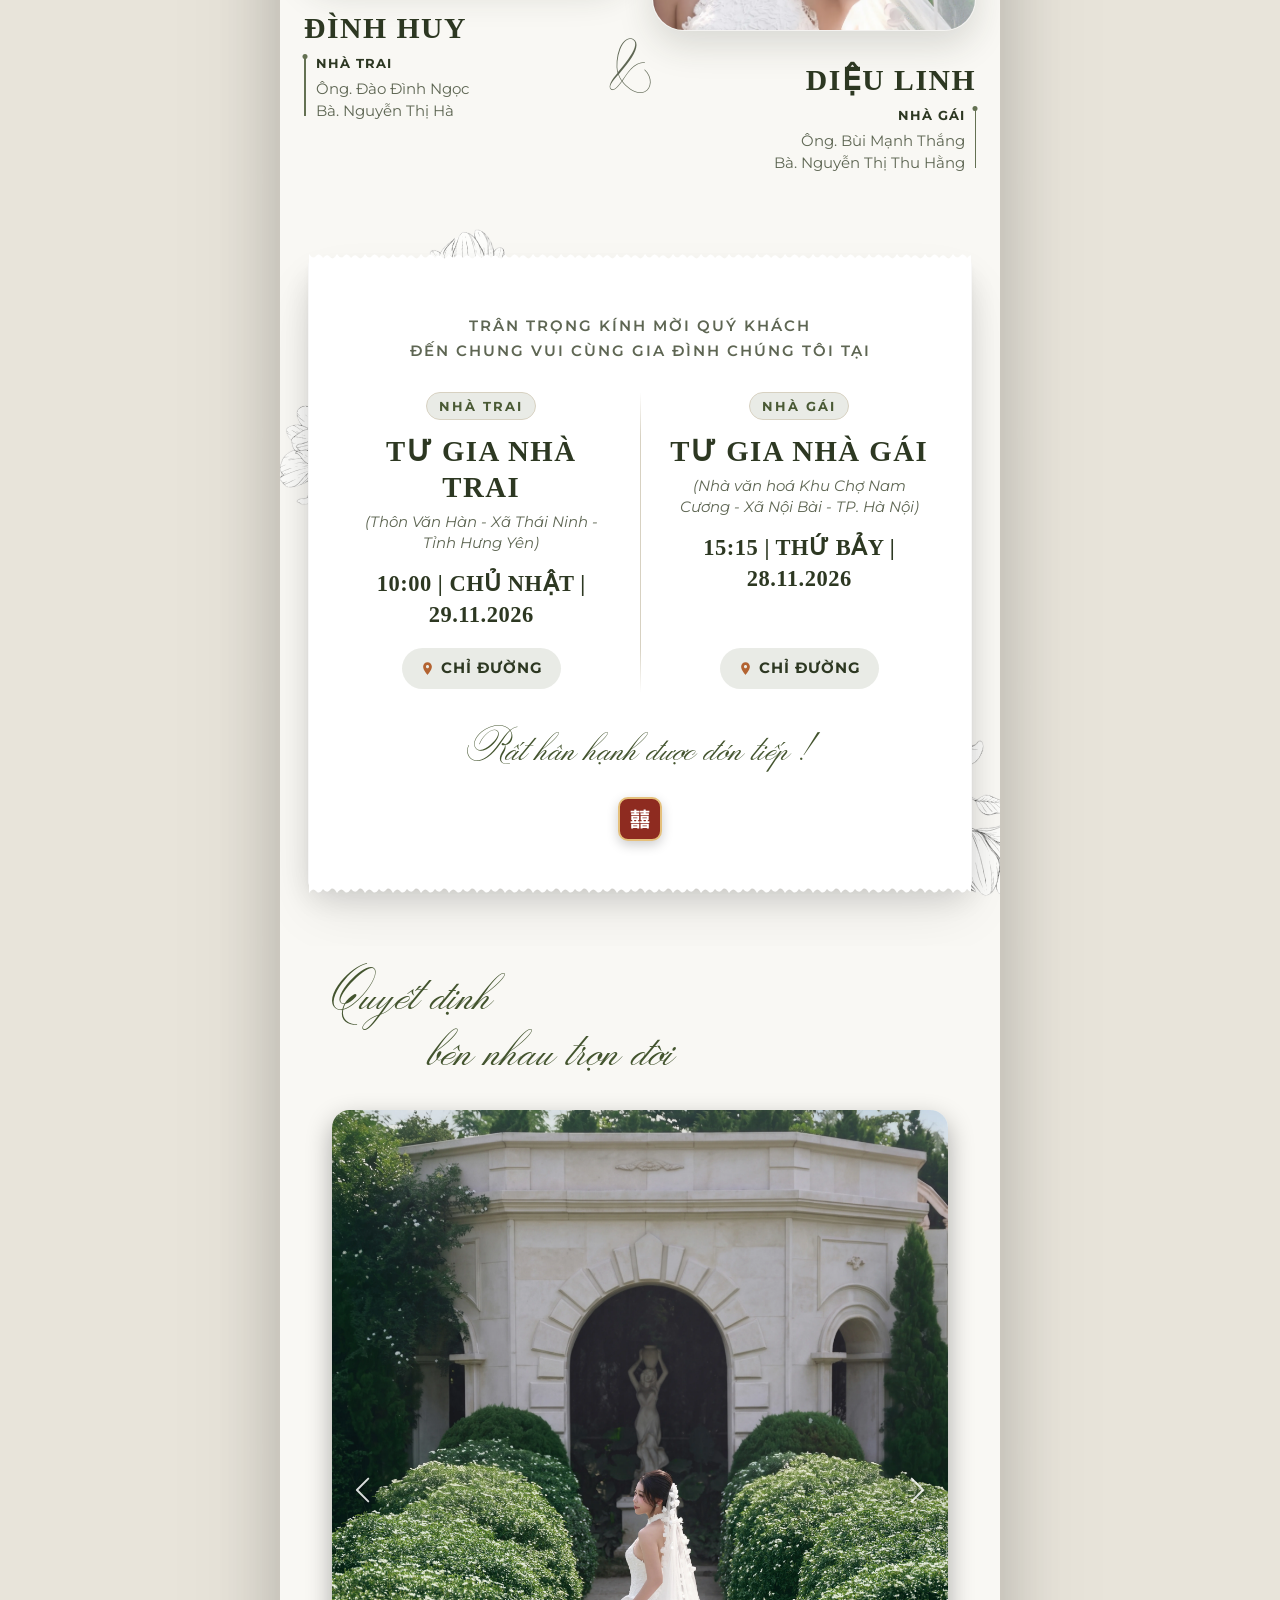
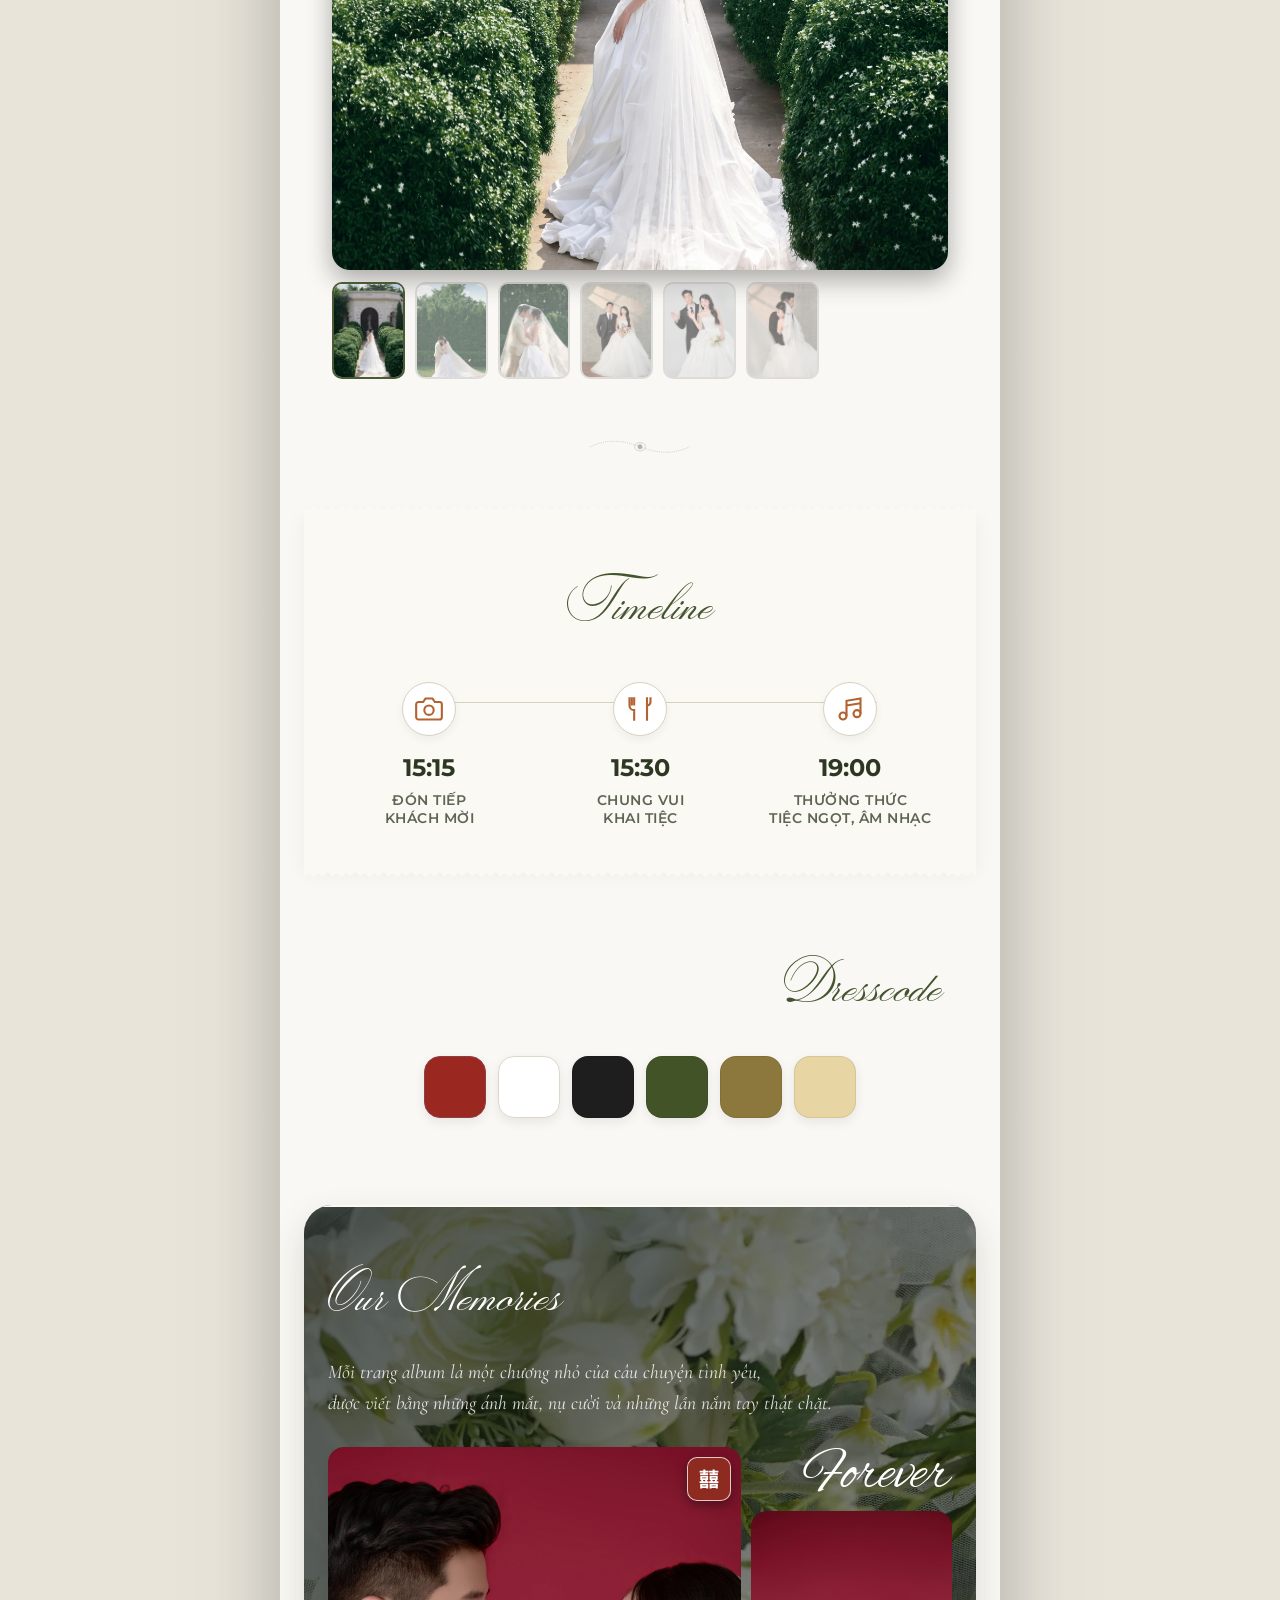
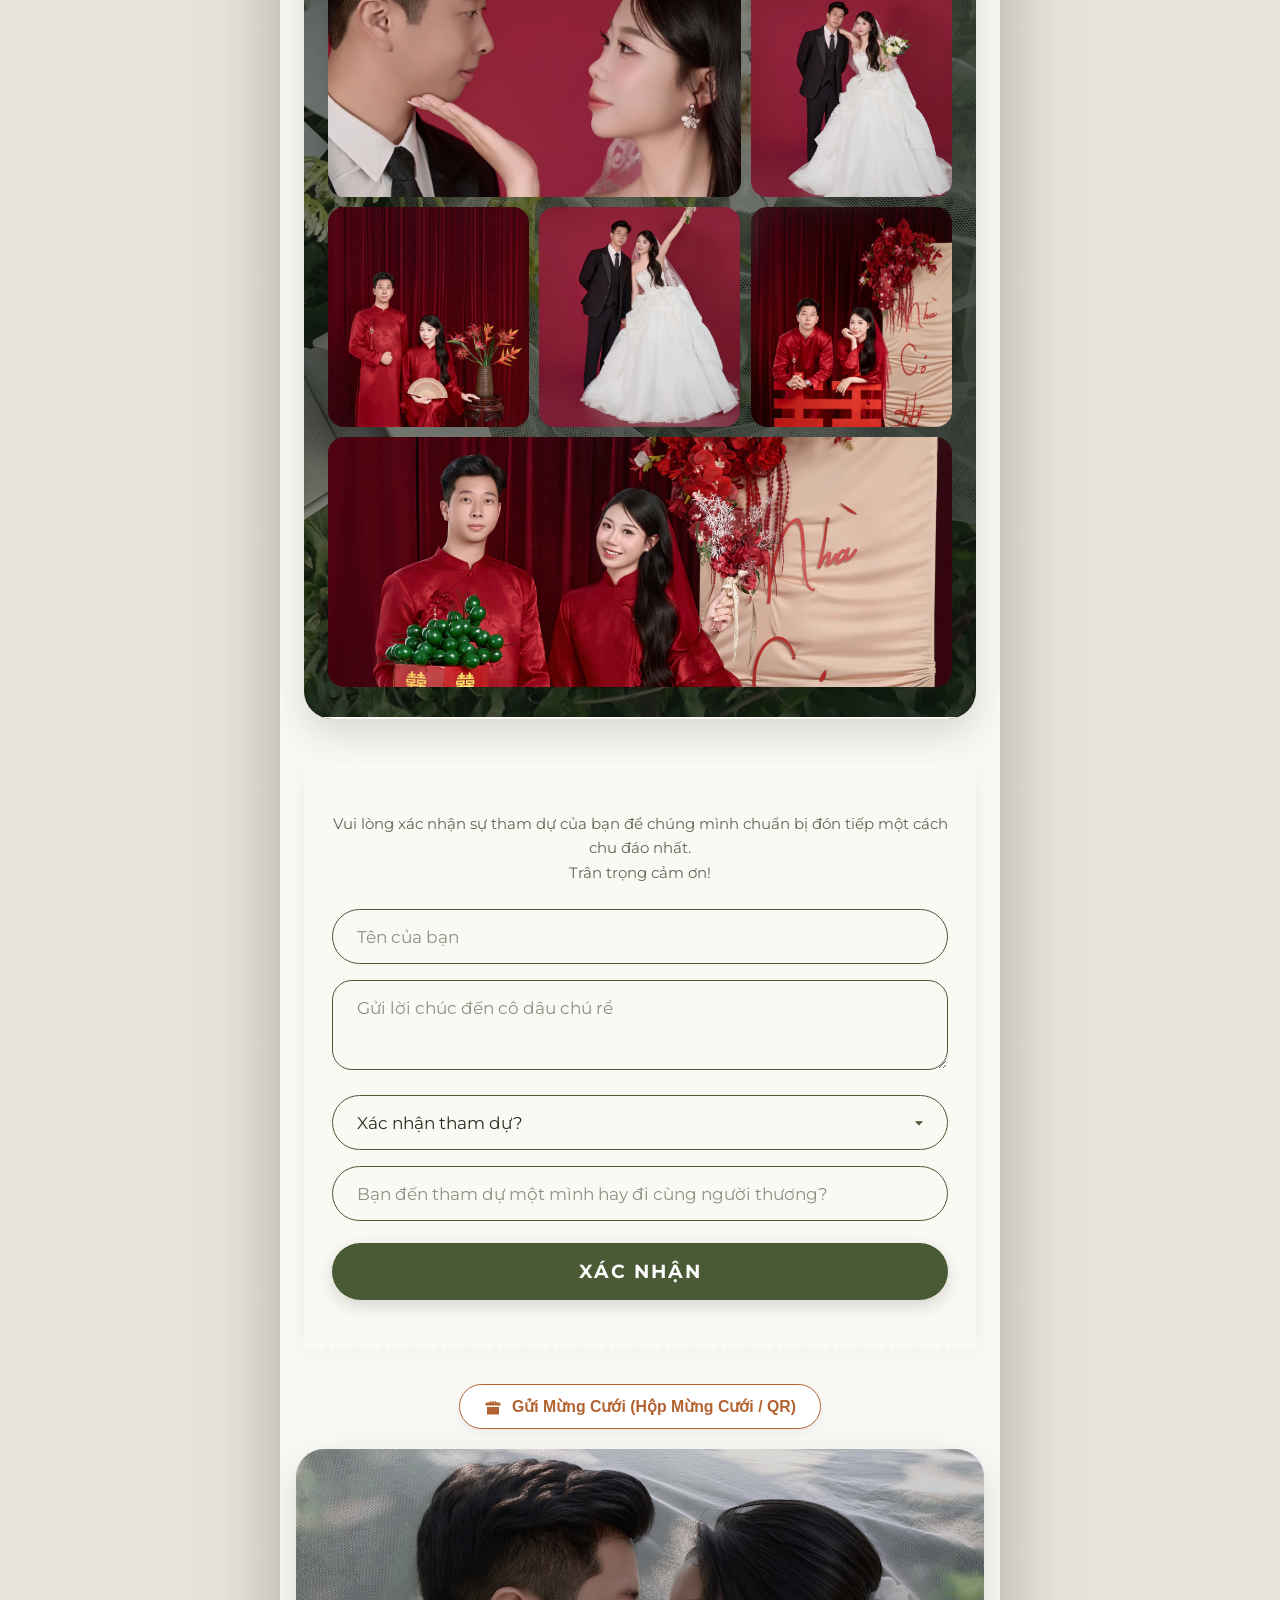
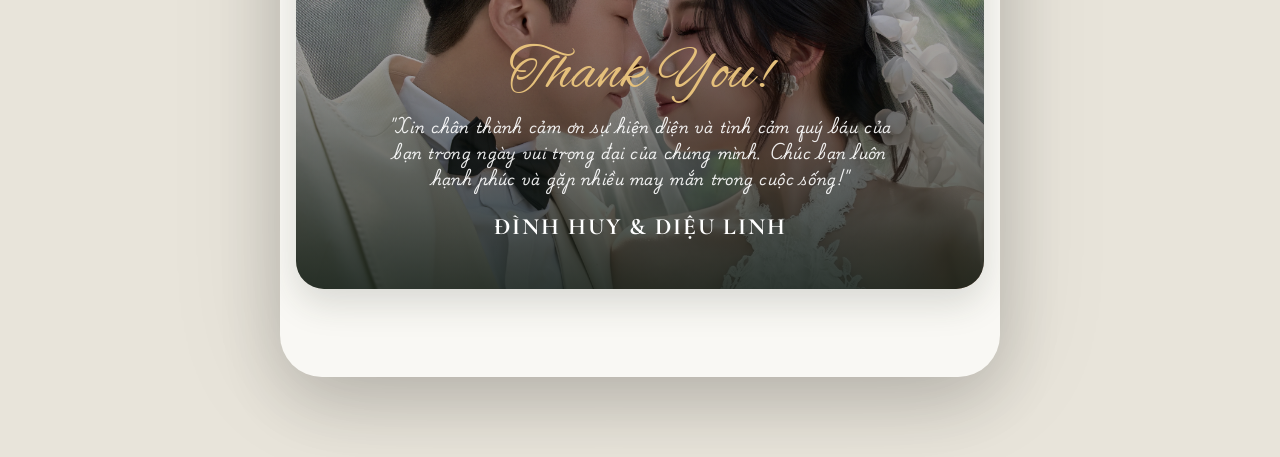
==== commit 5afbf801: "comment wish list" ====
--- a/index.html
+++ b/index.html
@@ -673,6 +673,7 @@
         </form>
       </section>
 
+      <!-- WISH LIST TEMPORARILY DISABLED
       <section
         class="section-wishes torn-paper reveal-on-scroll reveal-up"
         id="wishes"
@@ -688,6 +689,7 @@
           <p class="wishes-status">Đang tải lời chúc...</p>
         </div>
       </section>
+      -->
 
       <section
         class="section-gift reveal-on-scroll reveal-scale"
--- a/css/style.css
+++ b/css/style.css
@@ -848,7 +848,7 @@
 }
 
 .venue-name {
-  font-size: 1.1rem;
+  font-size: 1.265rem;
   font-weight: 700;
   color: var(--text-heading);
   letter-spacing: 1px;
@@ -1520,19 +1520,25 @@
 }
 
 .wish-card {
-  display: flex;
-  align-items: flex-start;
+  display: block;
   position: relative;
-  padding: 15px 42px 14px 22px;
-  border-left: 3px solid var(--primary-light);
-  border-radius: 3px 14px 14px 3px;
+  padding: 14px 16px 16px;
+  border: 1px solid var(--primary-light);
+  border-radius: 8px;
   background: rgba(255, 255, 255, 0.58);
   box-shadow: 0 4px 14px rgba(76, 67, 47, 0.06);
 }
 
+.wish-card-header {
+  display: flex;
+  align-items: baseline;
+  justify-content: space-between;
+  gap: 16px;
+}
+
 .wish-name {
-  flex: 0 0 auto;
-  margin: 0 10px 0 0;
+  min-width: 0;
+  margin: 0;
   color: var(--text-heading);
   font-family: 'Cormorant Garamond', Georgia, serif;
   font-size: 1.1rem;
@@ -1540,25 +1546,24 @@
 }
 
 .wish-message {
-  flex: 1 1 auto;
   min-width: 0;
-  margin: 0;
+  margin: 10px 0 0;
   color: var(--text-main);
   font-family: 'Cormorant Garamond', Georgia, serif;
-  font-size: 1.05rem;
+  font-size: 1.21rem;
   line-height: 1.45;
+  text-align: justify;
   white-space: pre-wrap;
   word-break: break-word;
 }
 
-.wish-heart {
-  position: absolute;
-  right: 16px;
-  bottom: 12px;
-  color: #ec2e20;
-  font-size: 40px;
-  line-height: 1;
-  opacity: 0.72;
+.wish-time {
+  flex: 0 0 auto;
+  color: var(--text-muted);
+  font-family: 'Cormorant Garamond', Georgia, serif;
+  font-size: 1.08rem;
+  line-height: 1.3;
+  white-space: nowrap;
 }
 
 @media (min-width: 768px) {
@@ -2028,14 +2033,14 @@
 
 @media (max-width: 767px) {
   .toast-notice {
-    top: auto;
-    bottom: calc(20px + env(safe-area-inset-bottom));
+    top: calc(20px + env(safe-area-inset-top));
+    bottom: auto;
     width: max-content;
     max-width: calc(100vw - 32px);
     padding: 12px 18px;
     text-align: center;
     white-space: normal;
-    transform: translateX(-50%) translateY(100px);
+    transform: translateX(-50%) translateY(-100px);
   }
 
   .toast-notice.show {
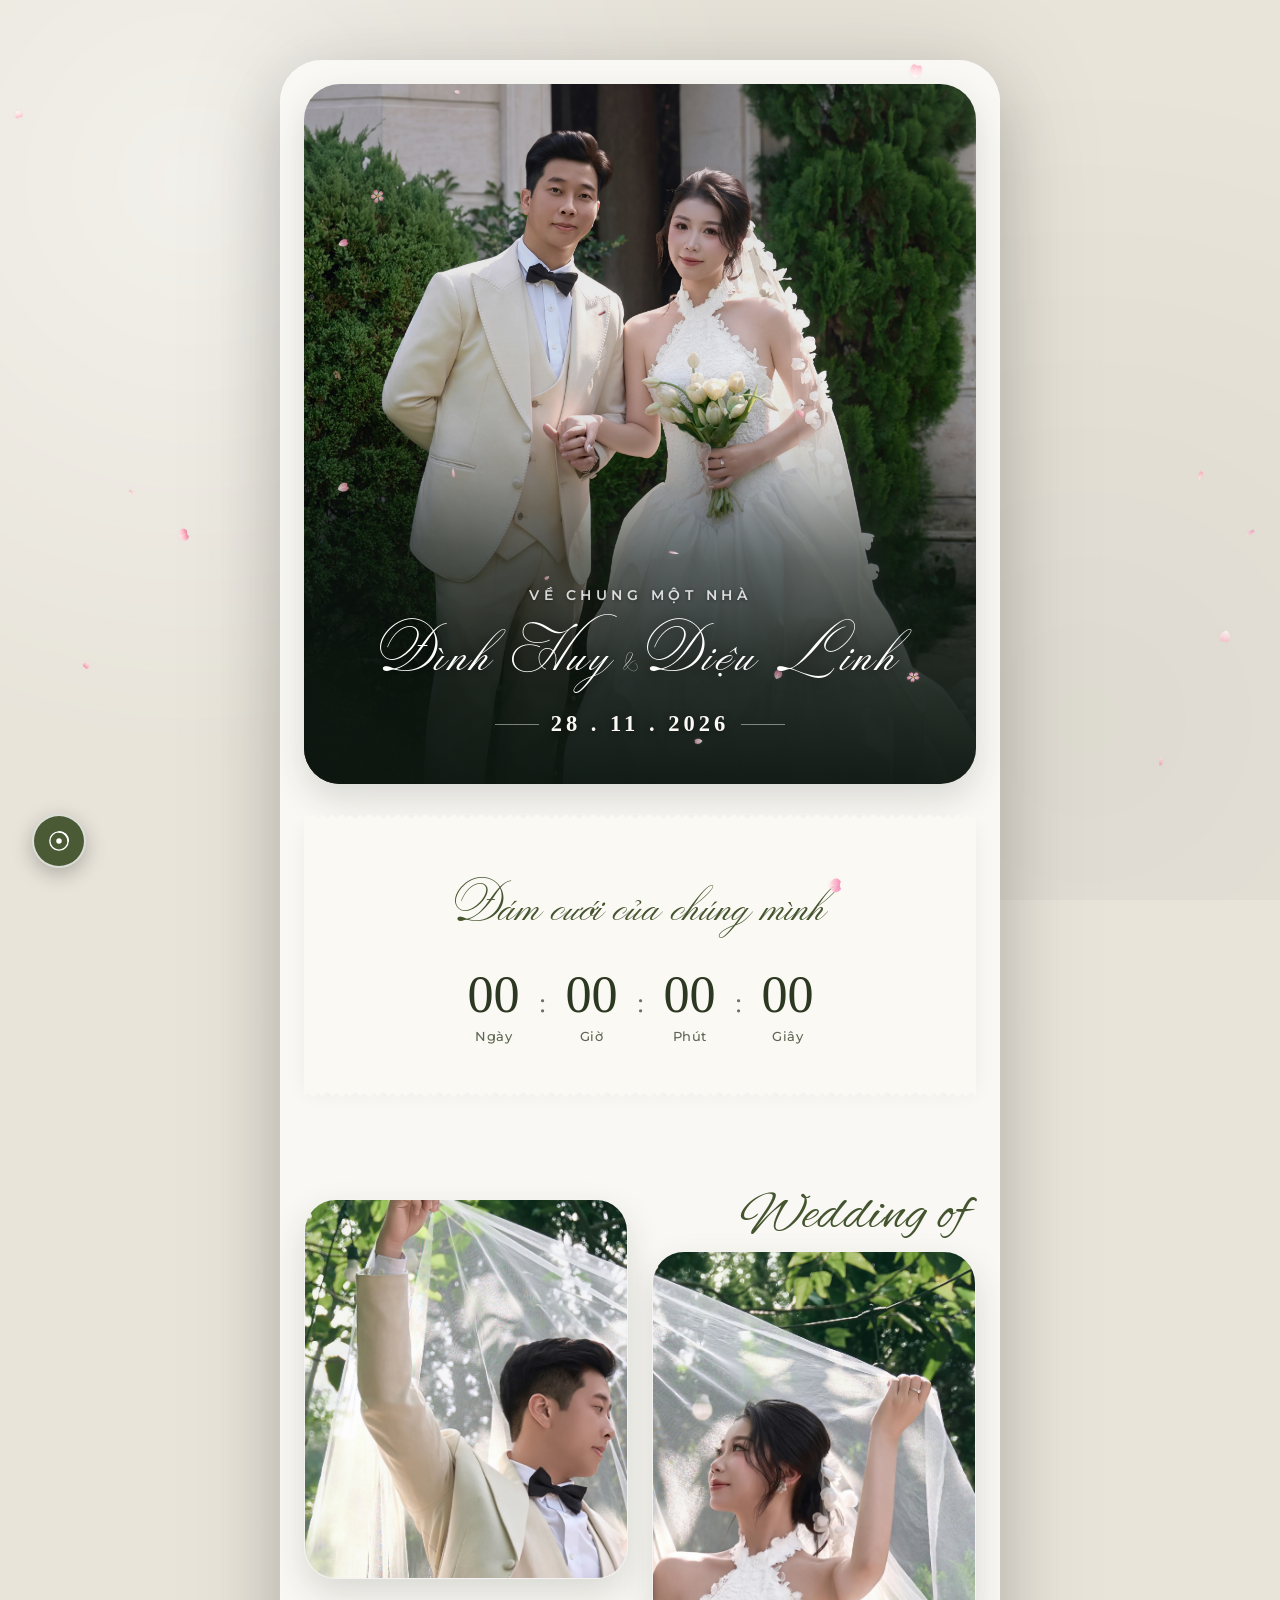
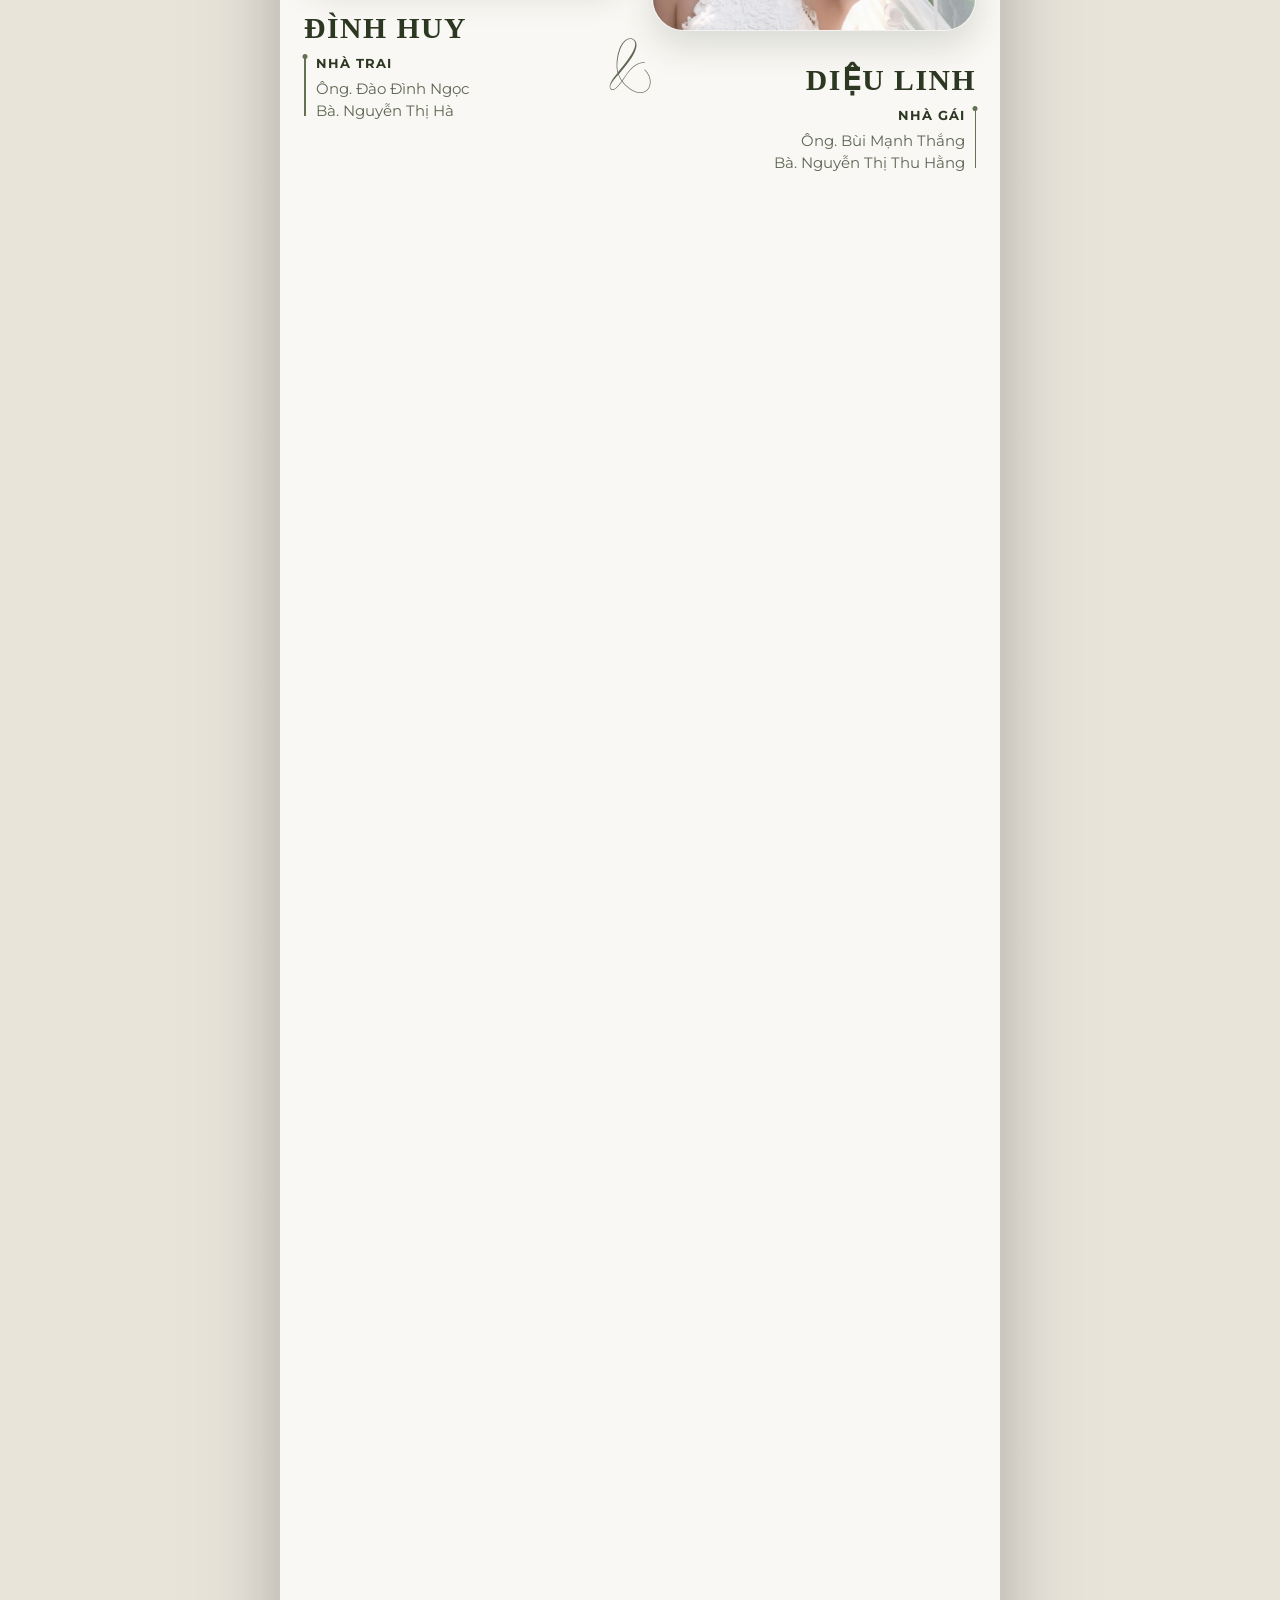
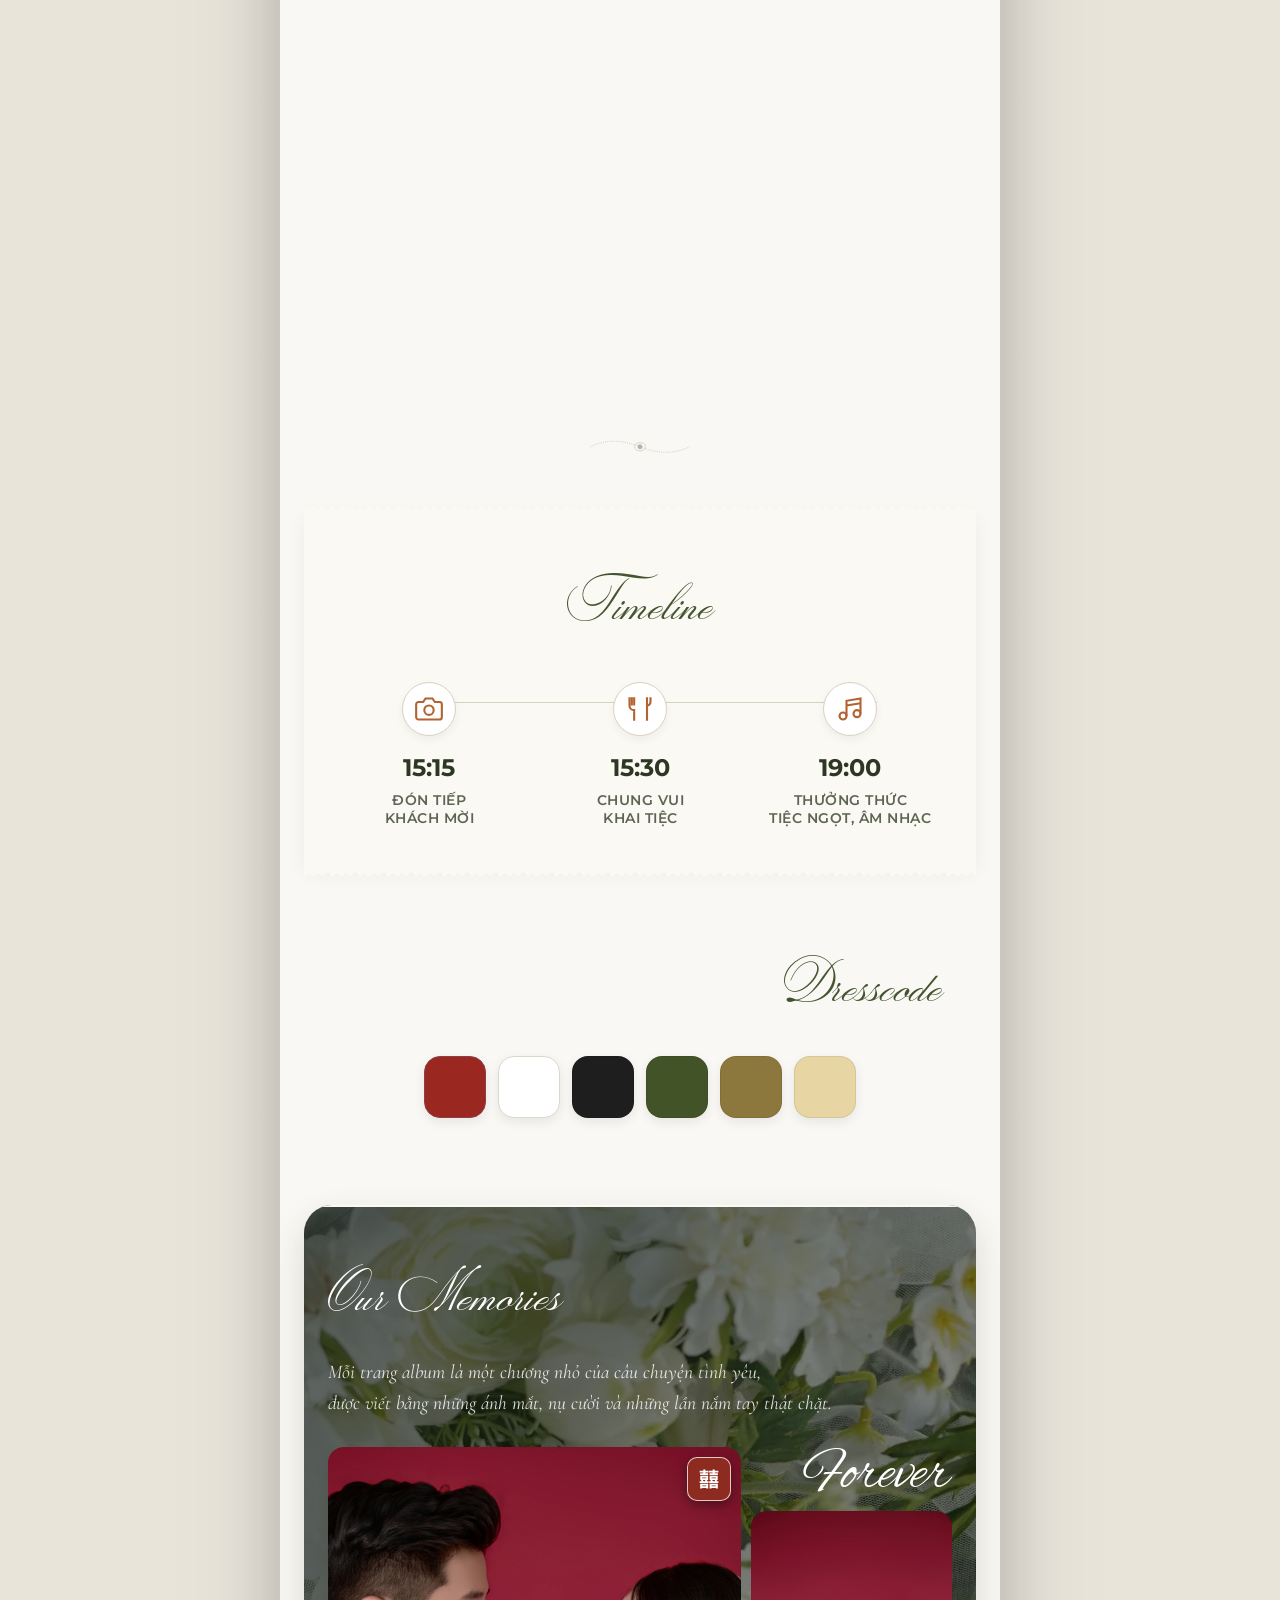
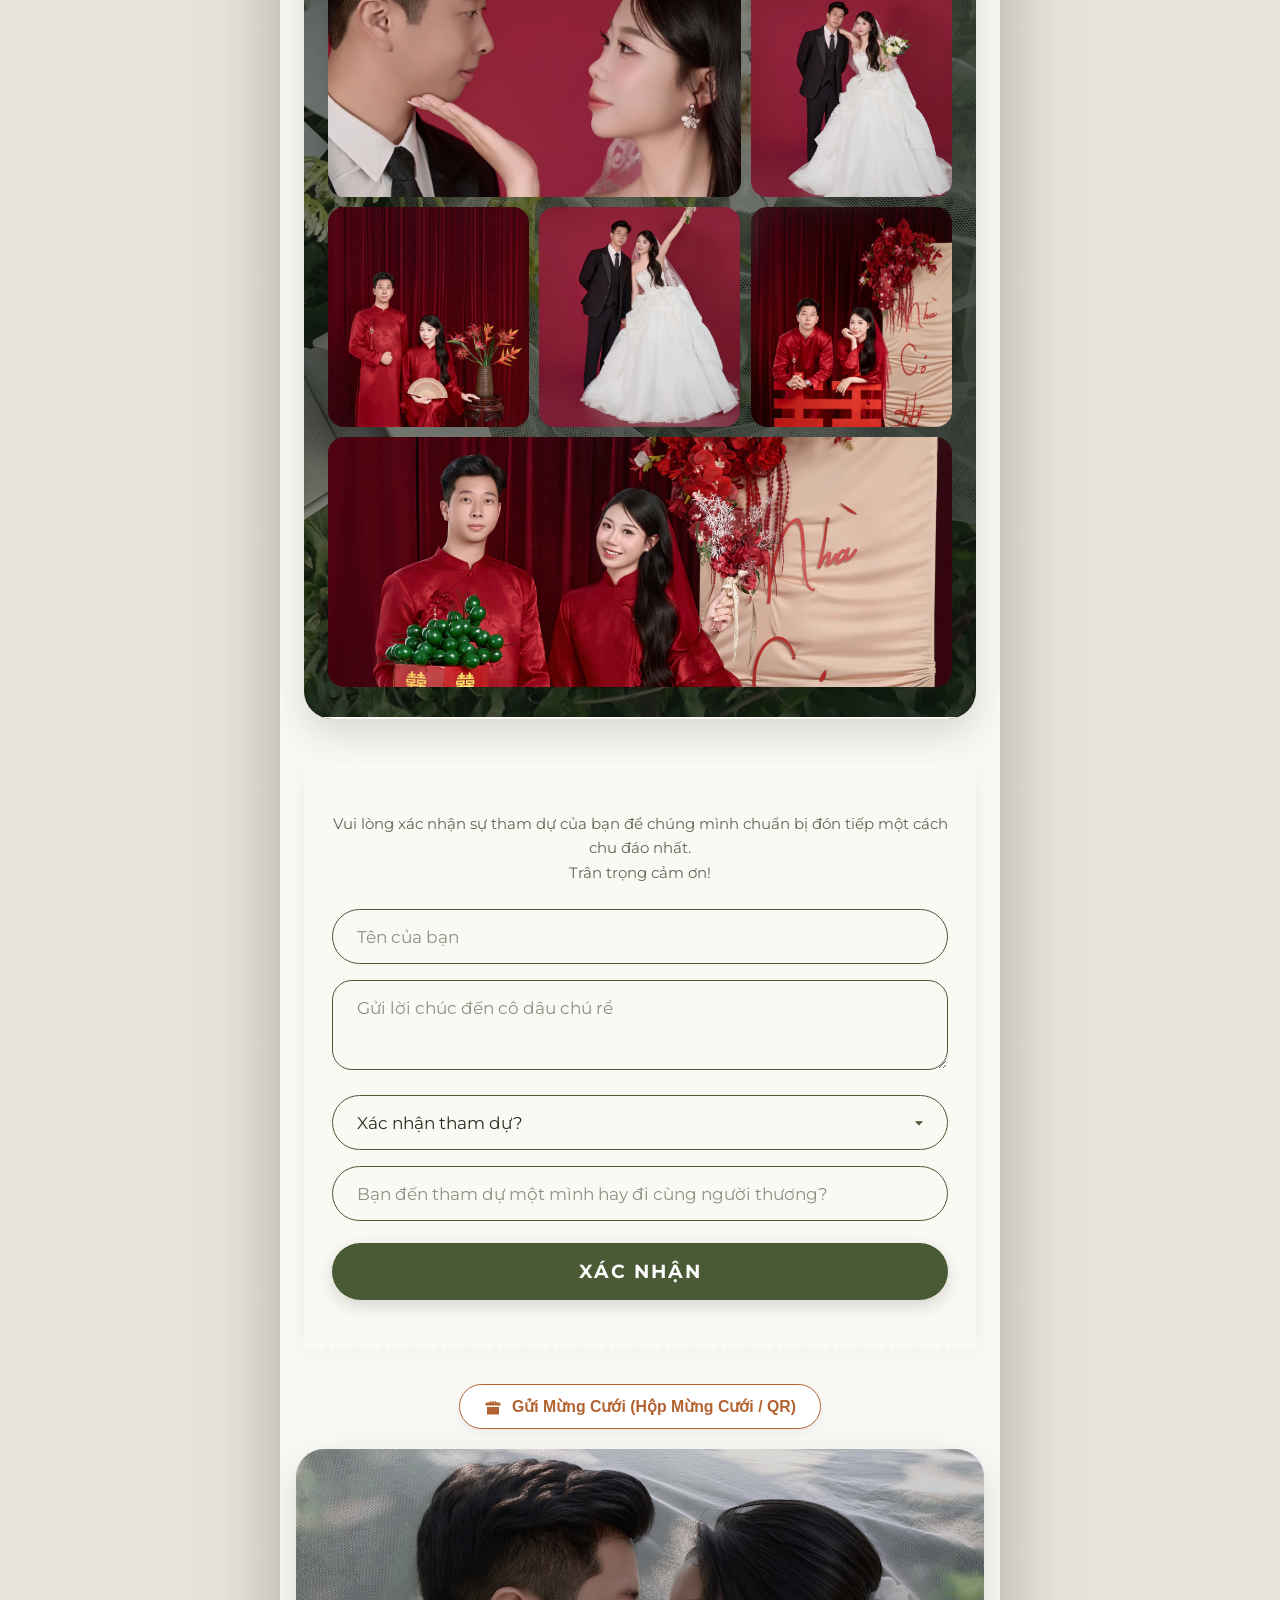
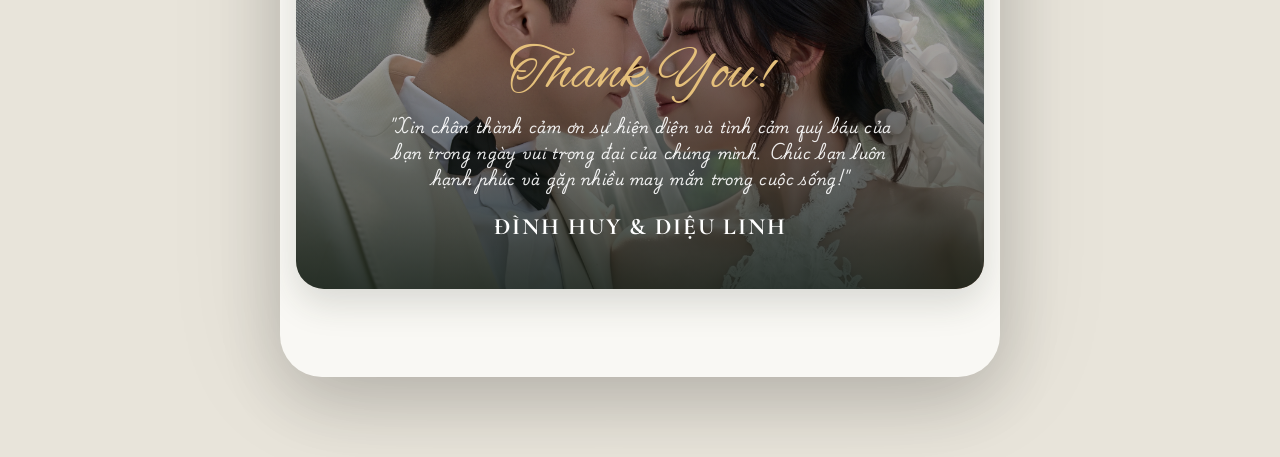
==== commit 0e22b56c: "comment wish list" ====
--- a/index.html
+++ b/index.html
@@ -57,7 +57,7 @@
               <div class="hero-bottom-date">
                 <span class="date-decor-line" aria-hidden="true"></span>
                 <span class="date-text font-serif" id="hero-bottom-date"
-                  >29 . 11 . 2026</span
+                  >28 . 11 . 2026</span
                 >
                 <span class="date-decor-line" aria-hidden="true"></span>
               </div>
@@ -107,7 +107,7 @@
                 id="couple-groom-img"
                 alt="Chú rể Đào Đình Huy"
                 loading="lazy"
-                style="transform: scale(2.8); transform-origin: 29% 20%"
+                style="transform: scale(2.8); transform-origin: 29% 18%"
               />
             </div>
             <div class="couple-info-block groom-side">
@@ -843,7 +843,7 @@
               cursor: pointer;
             "
           >
-            Chú Rể
+            Cô Dâu
           </button>
         </div>
 
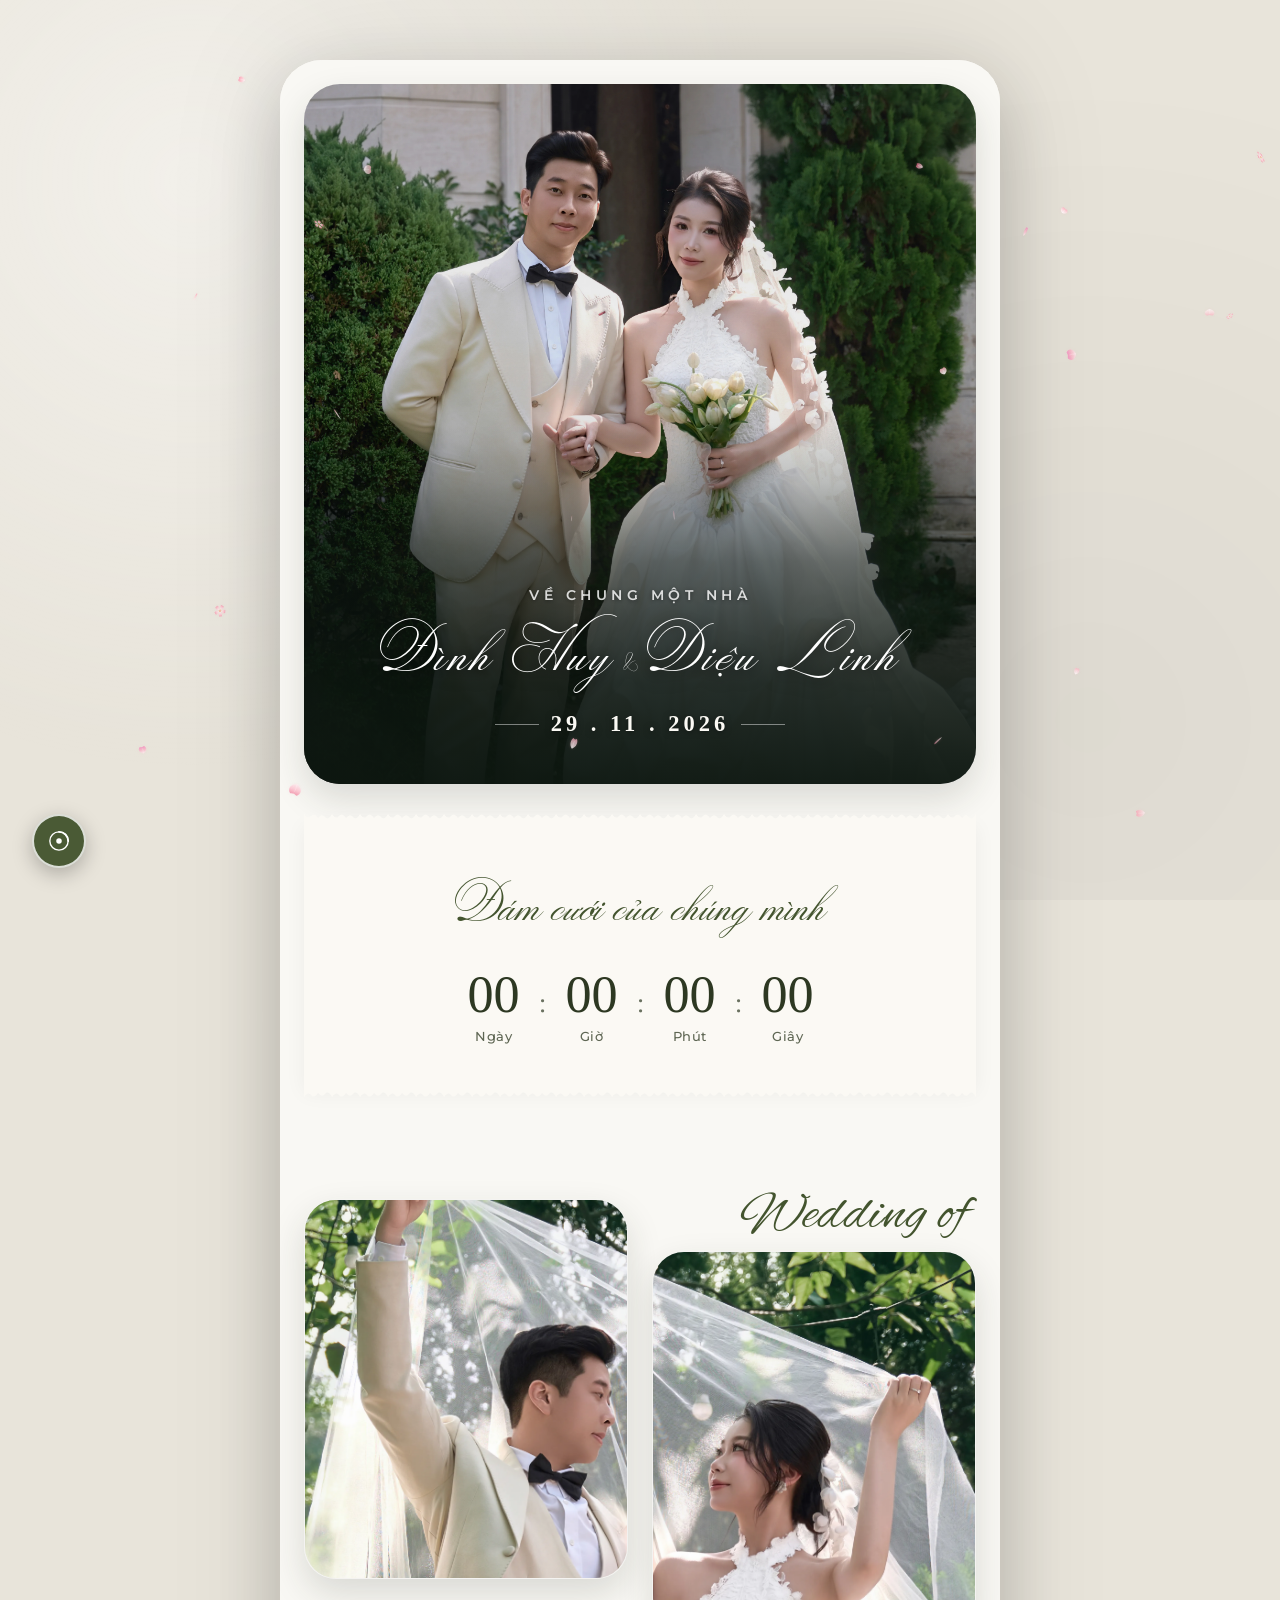
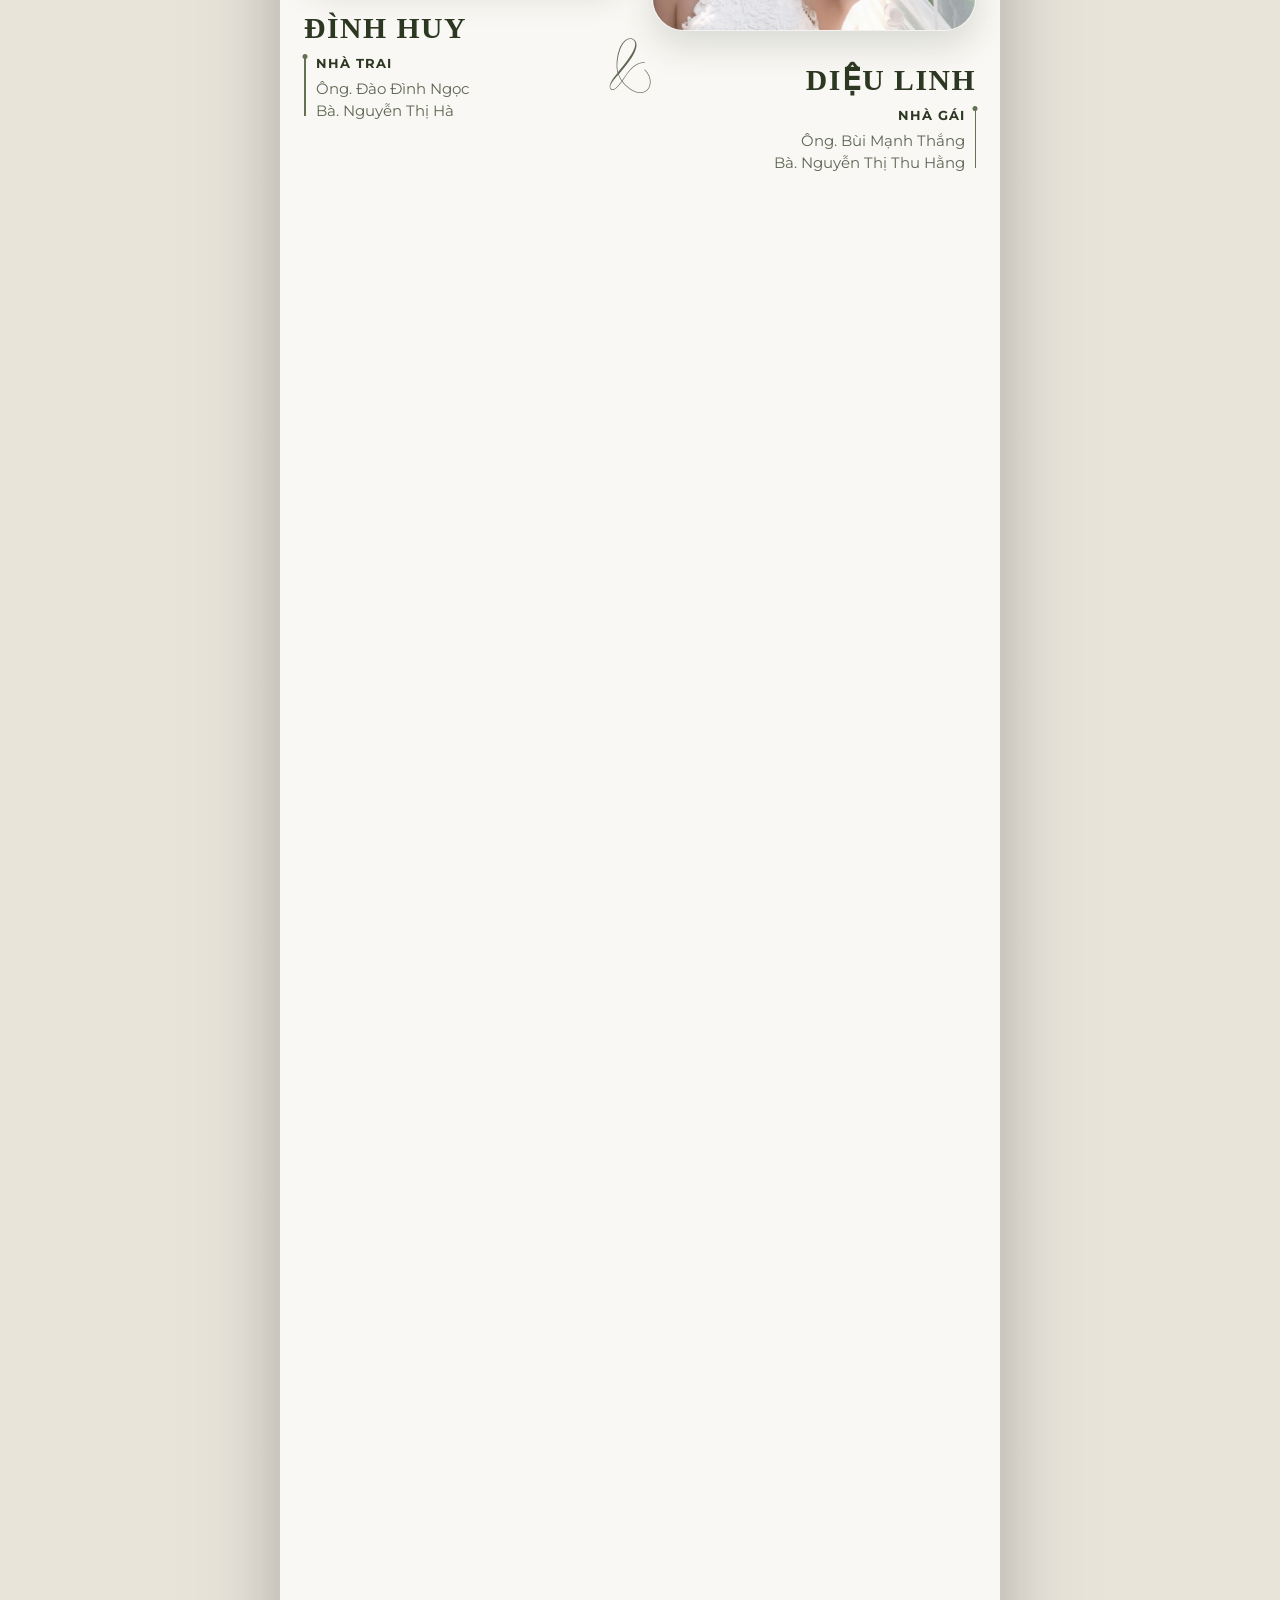
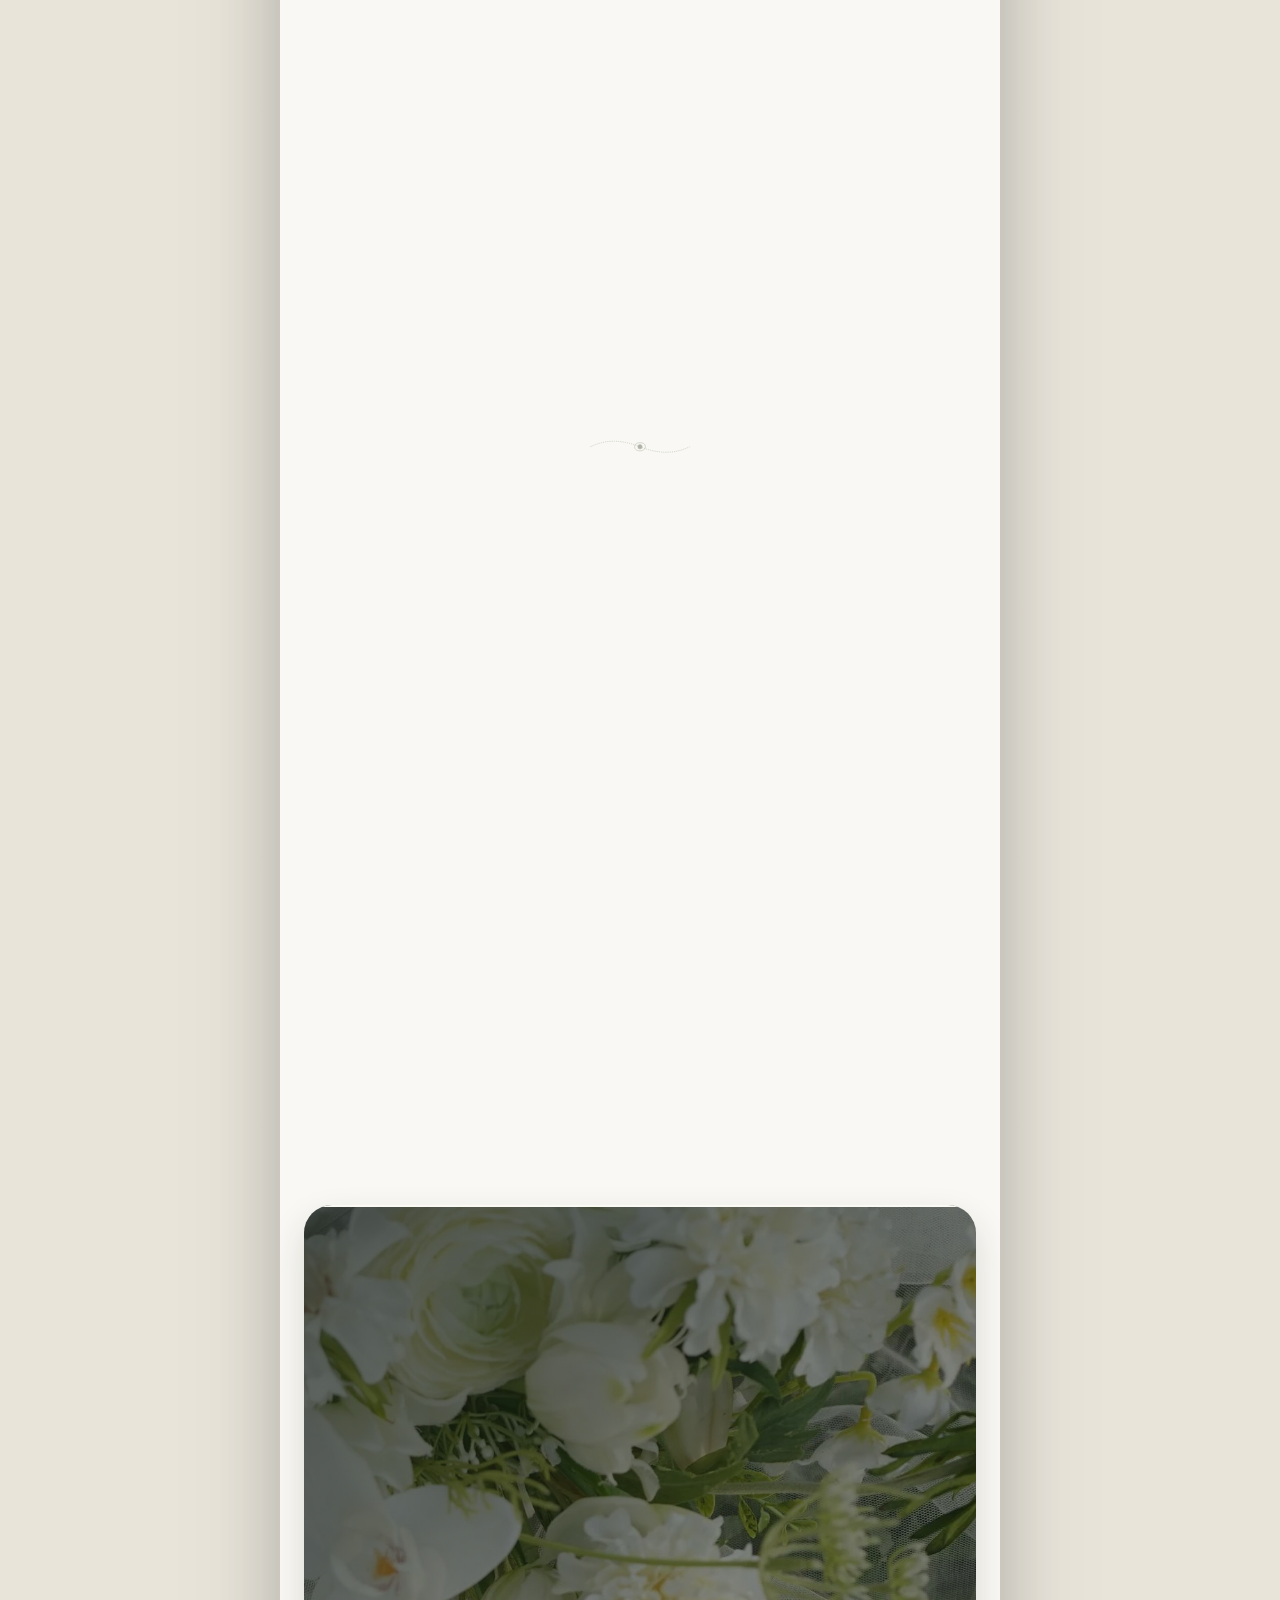
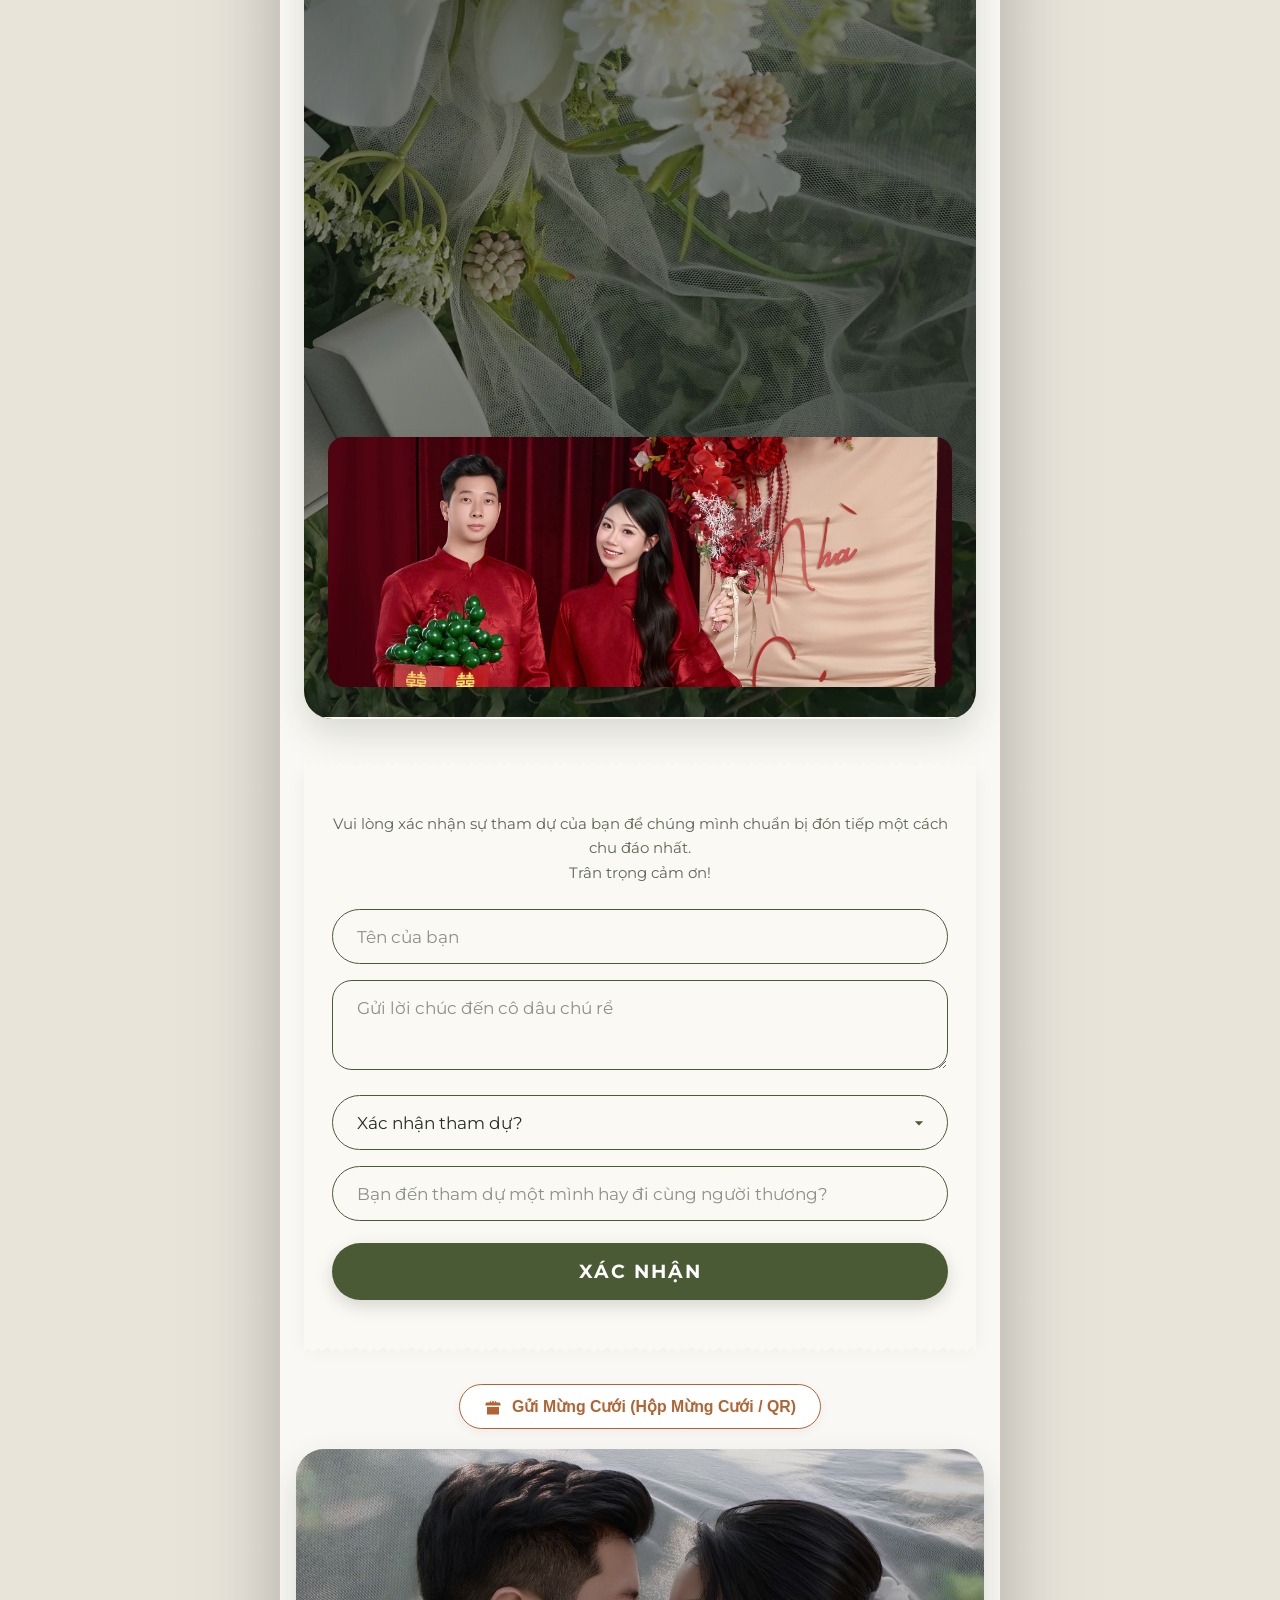
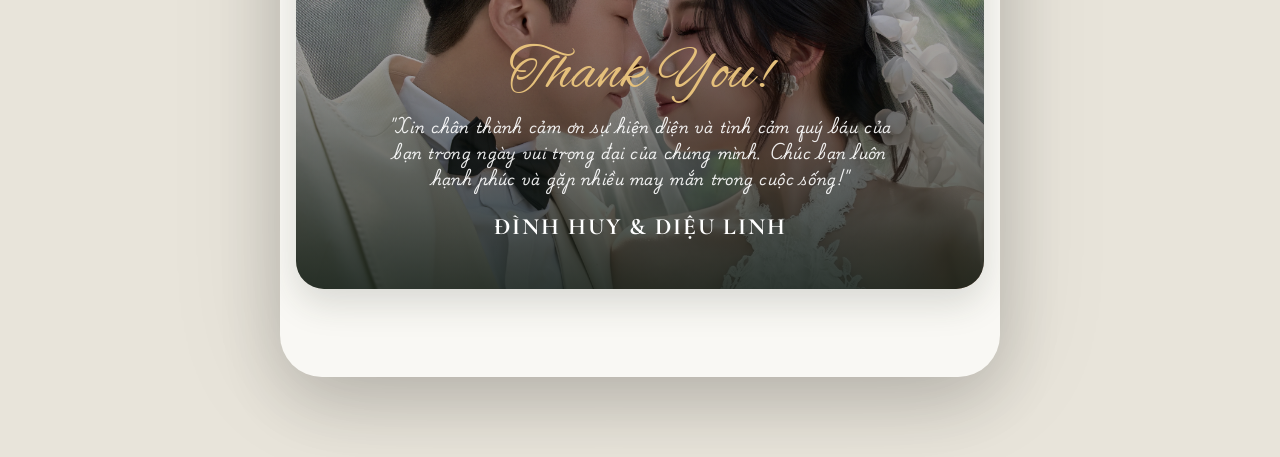
==== commit a55b6013: "fix audio auto play" ====
--- a/index.html
+++ b/index.html
@@ -57,7 +57,7 @@
               <div class="hero-bottom-date">
                 <span class="date-decor-line" aria-hidden="true"></span>
                 <span class="date-text font-serif" id="hero-bottom-date"
-                  >28 . 11 . 2026</span
+                  >29 . 11 . 2026</span
                 >
                 <span class="date-decor-line" aria-hidden="true"></span>
               </div>
@@ -107,7 +107,7 @@
                 id="couple-groom-img"
                 alt="Chú rể Đào Đình Huy"
                 loading="lazy"
-                style="transform: scale(2.8); transform-origin: 29% 18%"
+                style="transform: scale(2.8); transform-origin: 29% 20%"
               />
             </div>
             <div class="couple-info-block groom-side">
@@ -733,7 +733,7 @@
       </section>
     </main>
 
-    <audio id="bg-audio" loop preload="auto">
+    <audio id="bg-audio" autoplay loop preload="auto">
       <source src="assets/audio/wedding-song.mp3" type="audio/mp3" />
     </audio>
 
@@ -843,7 +843,7 @@
               cursor: pointer;
             "
           >
-            Cô Dâu
+            Chú Rể
           </button>
         </div>
 
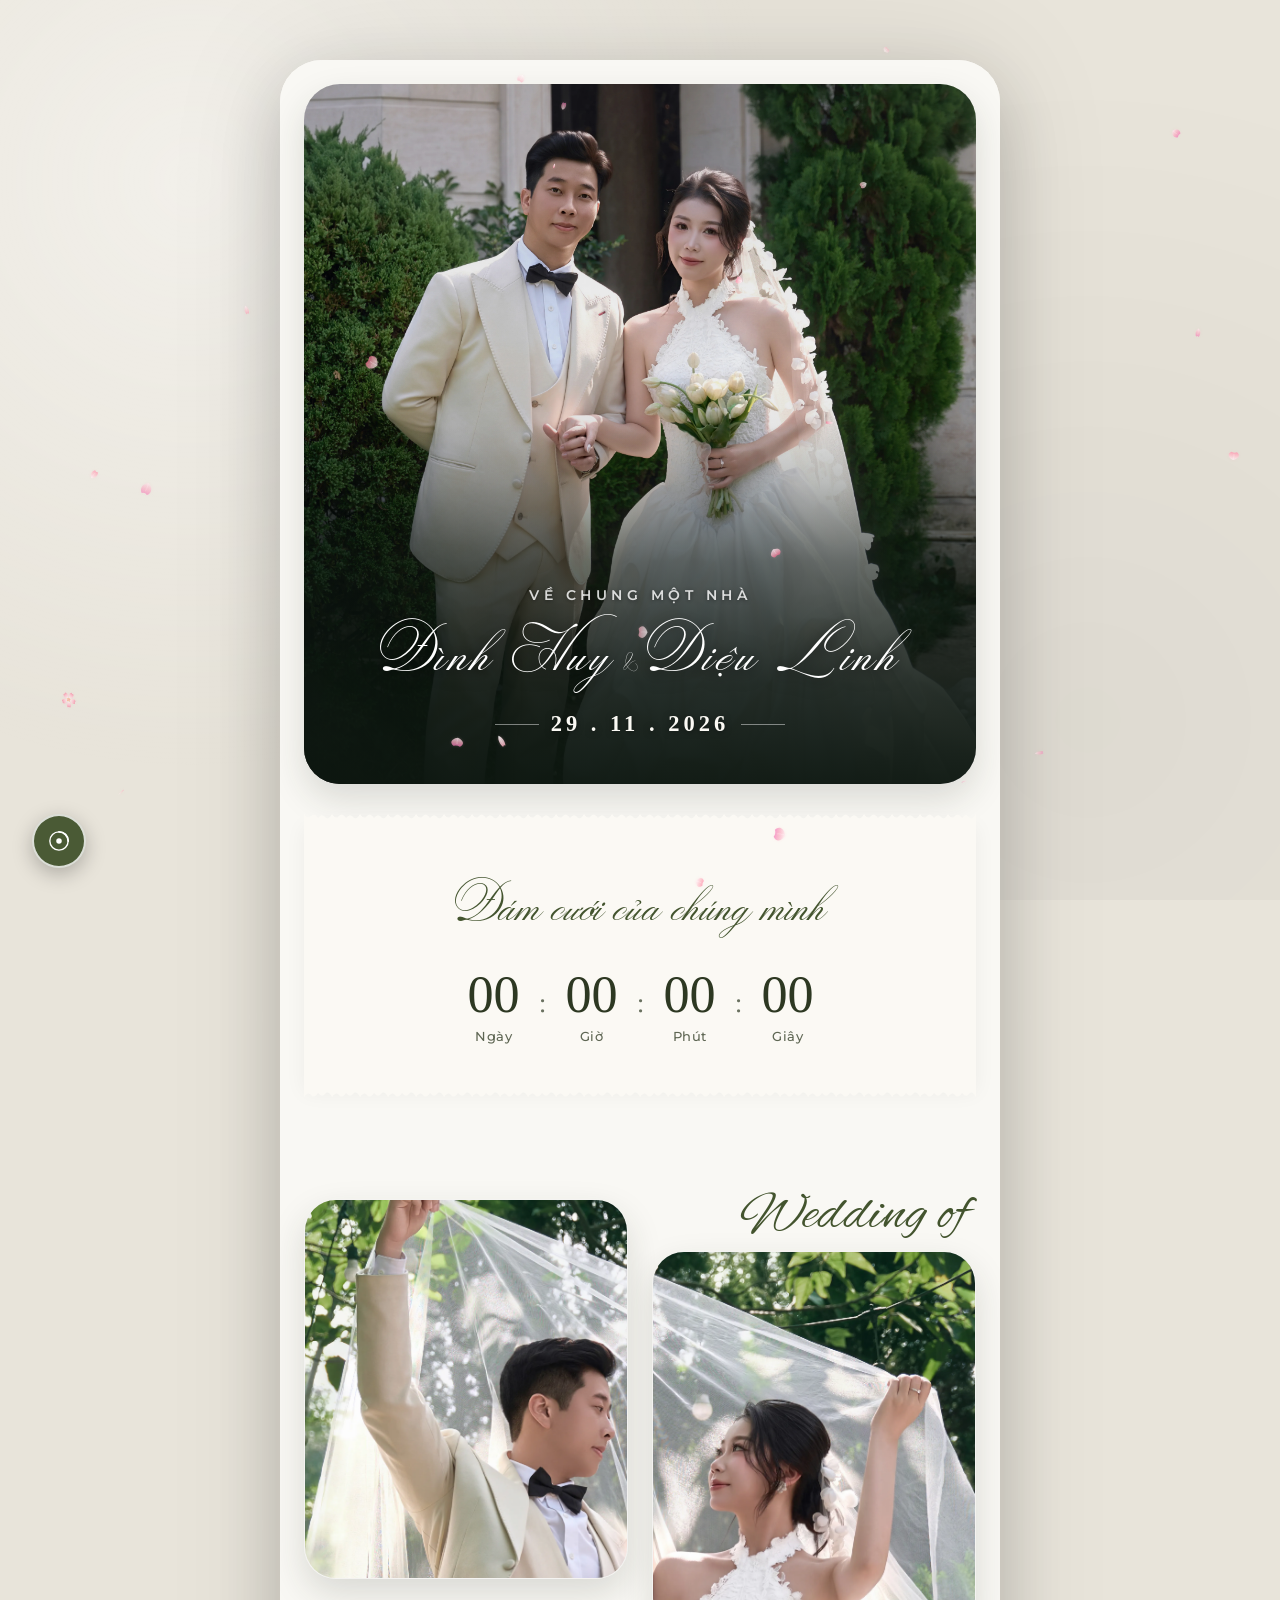
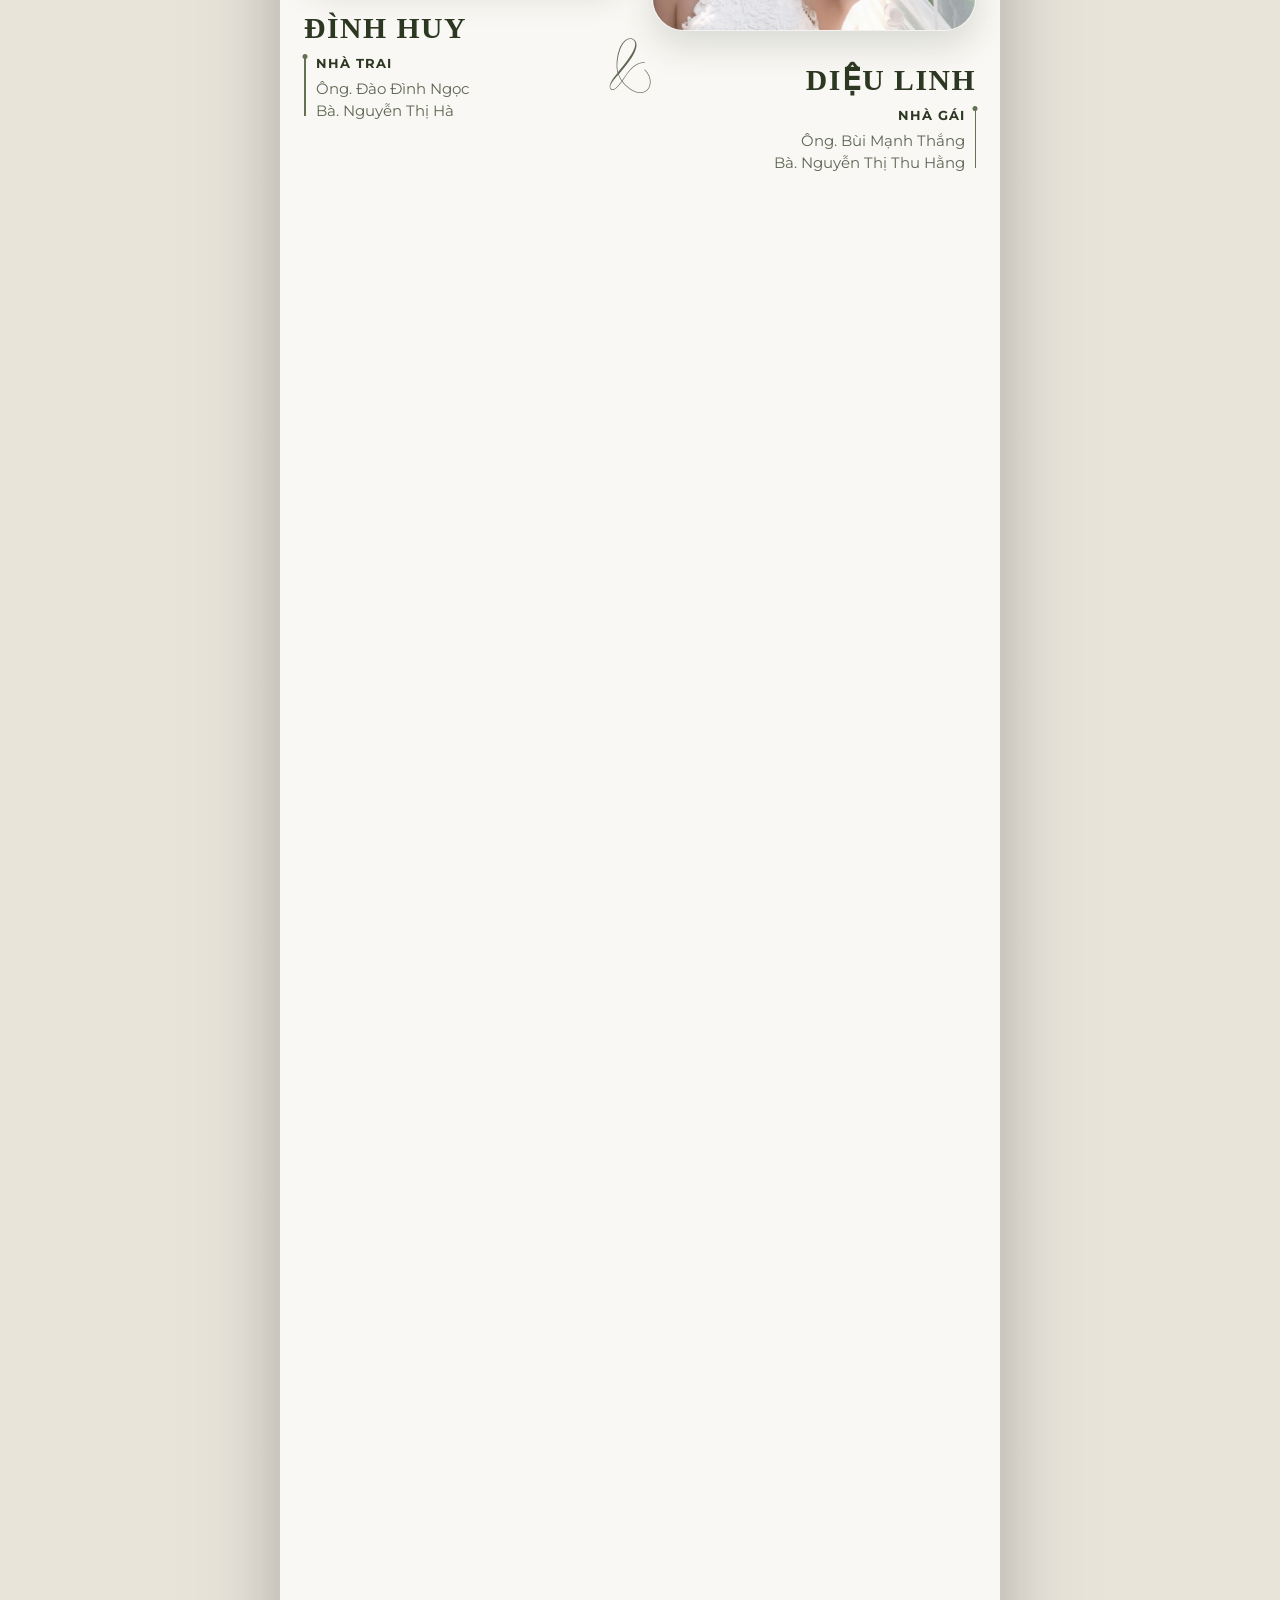
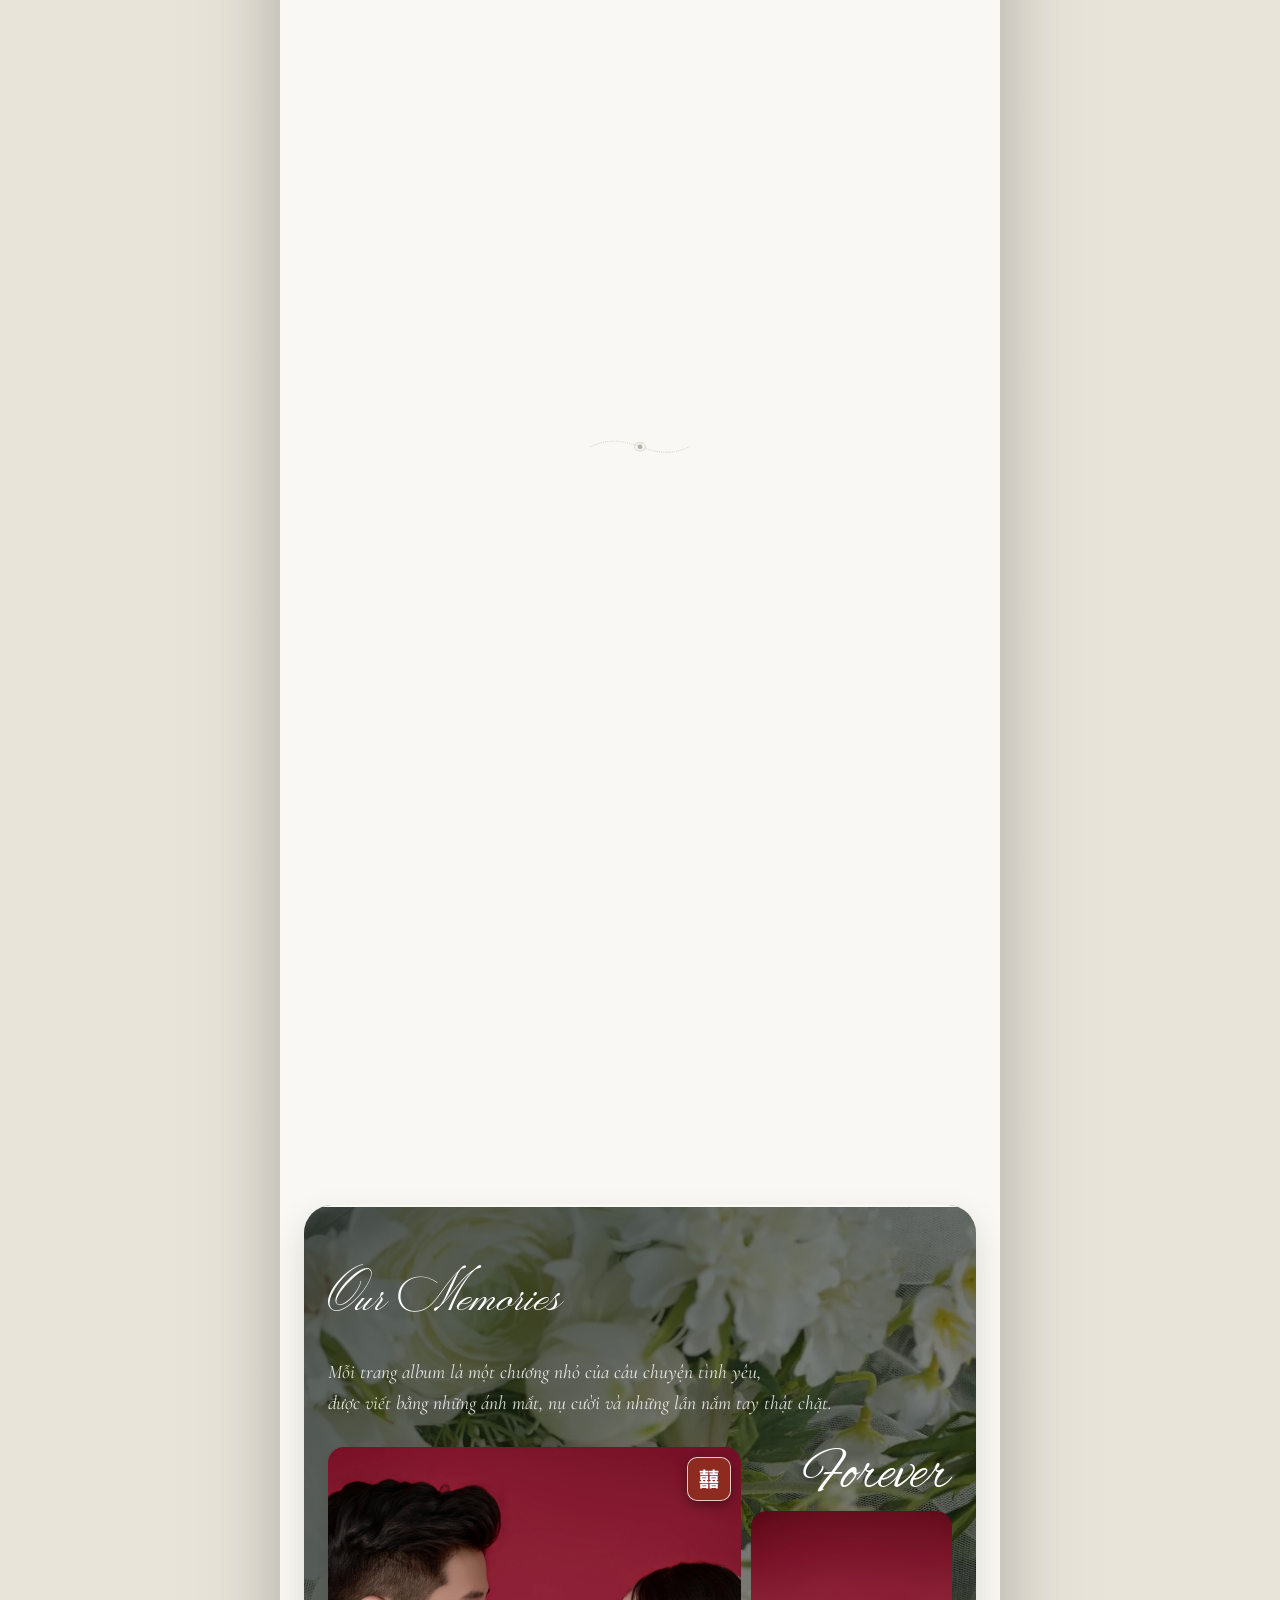
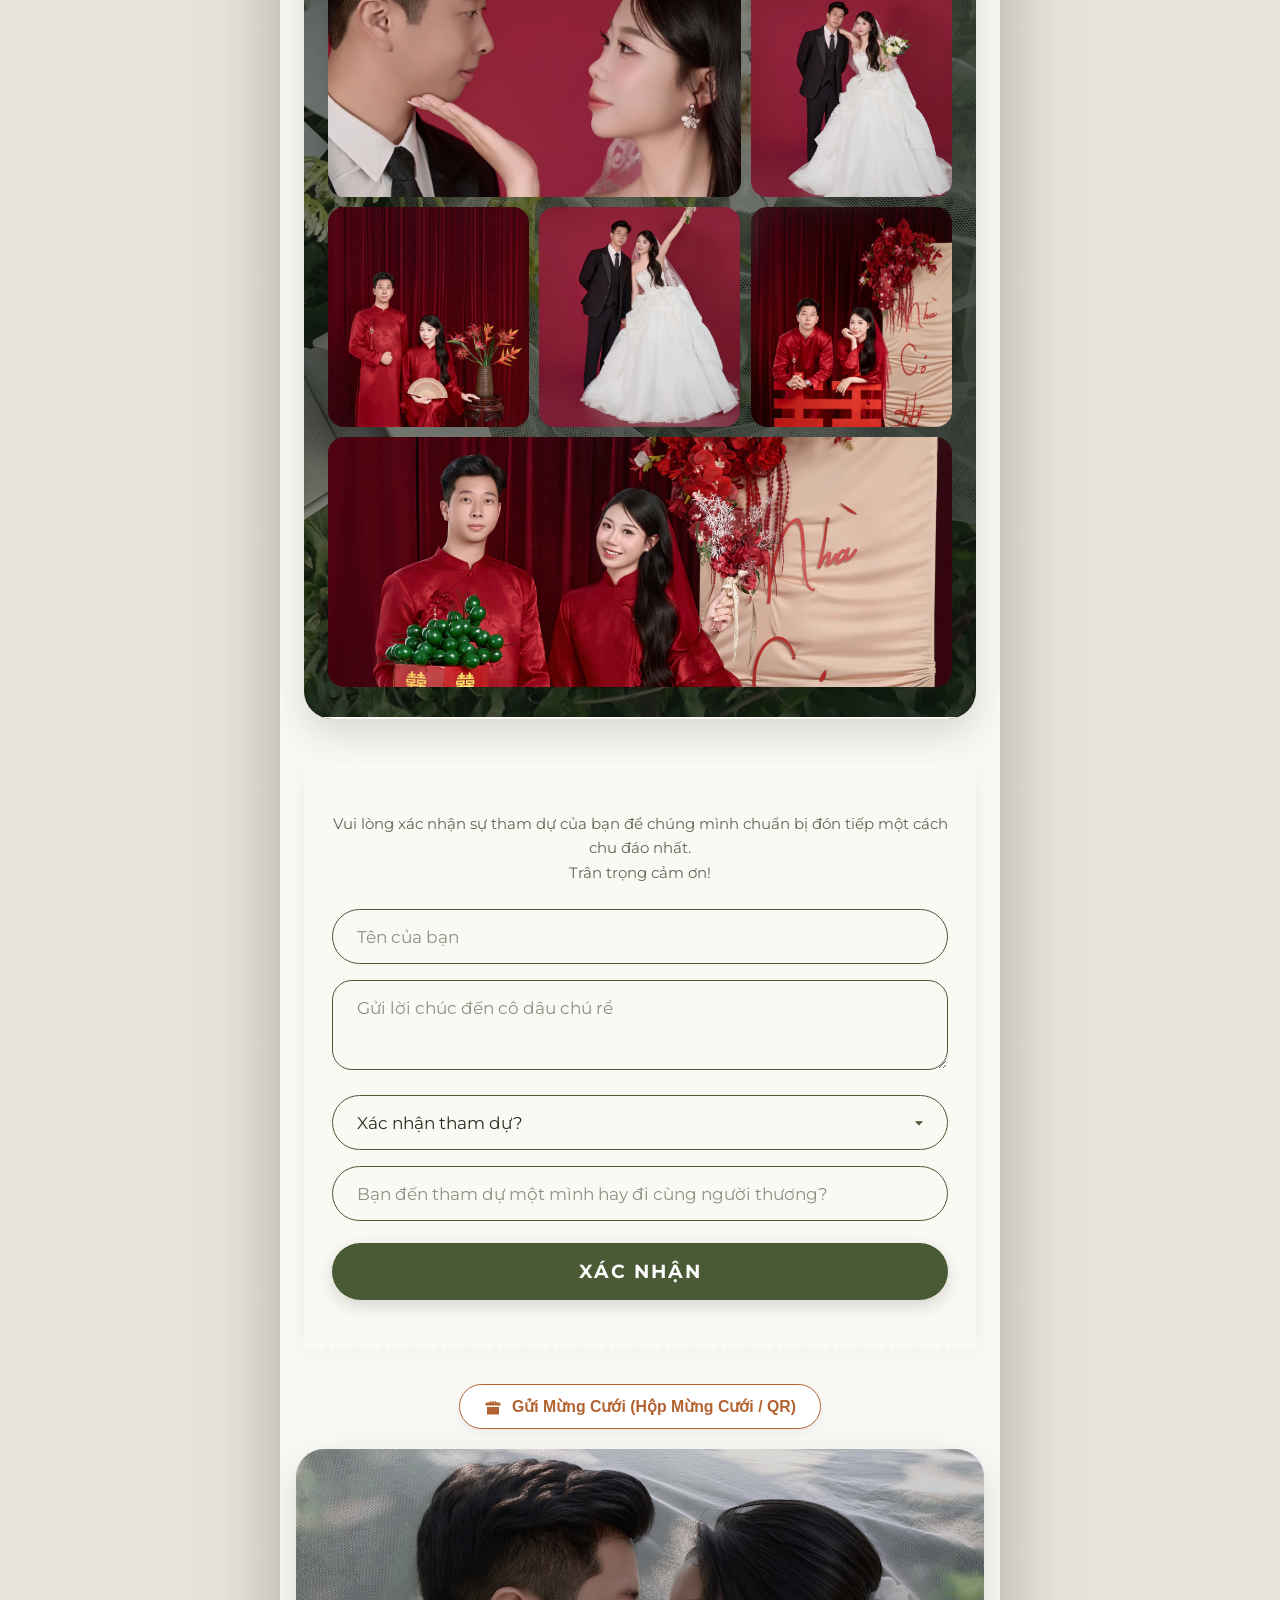
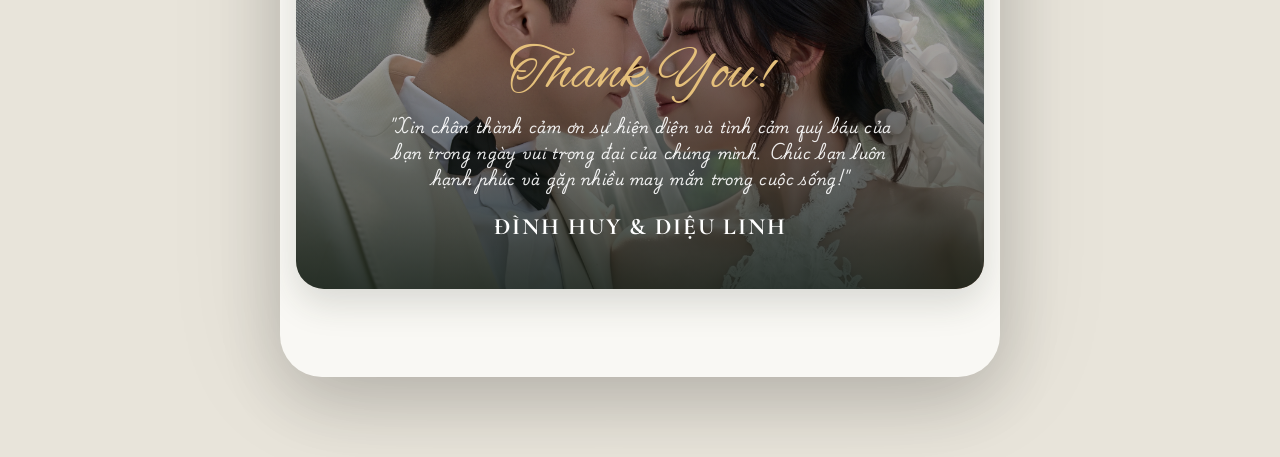
==== commit e672b45f: "update auto play" ====
--- a/index.html
+++ b/index.html
@@ -57,7 +57,7 @@
               <div class="hero-bottom-date">
                 <span class="date-decor-line" aria-hidden="true"></span>
                 <span class="date-text font-serif" id="hero-bottom-date"
-                  >29 . 11 . 2026</span
+                  >28 . 11 . 2026</span
                 >
                 <span class="date-decor-line" aria-hidden="true"></span>
               </div>
@@ -107,7 +107,7 @@
                 id="couple-groom-img"
                 alt="Chú rể Đào Đình Huy"
                 loading="lazy"
-                style="transform: scale(2.8); transform-origin: 29% 20%"
+                style="transform: scale(2.8); transform-origin: 29% 18%"
               />
             </div>
             <div class="couple-info-block groom-side">
@@ -843,7 +843,7 @@
               cursor: pointer;
             "
           >
-            Chú Rể
+            Cô Dâu
           </button>
         </div>
 
